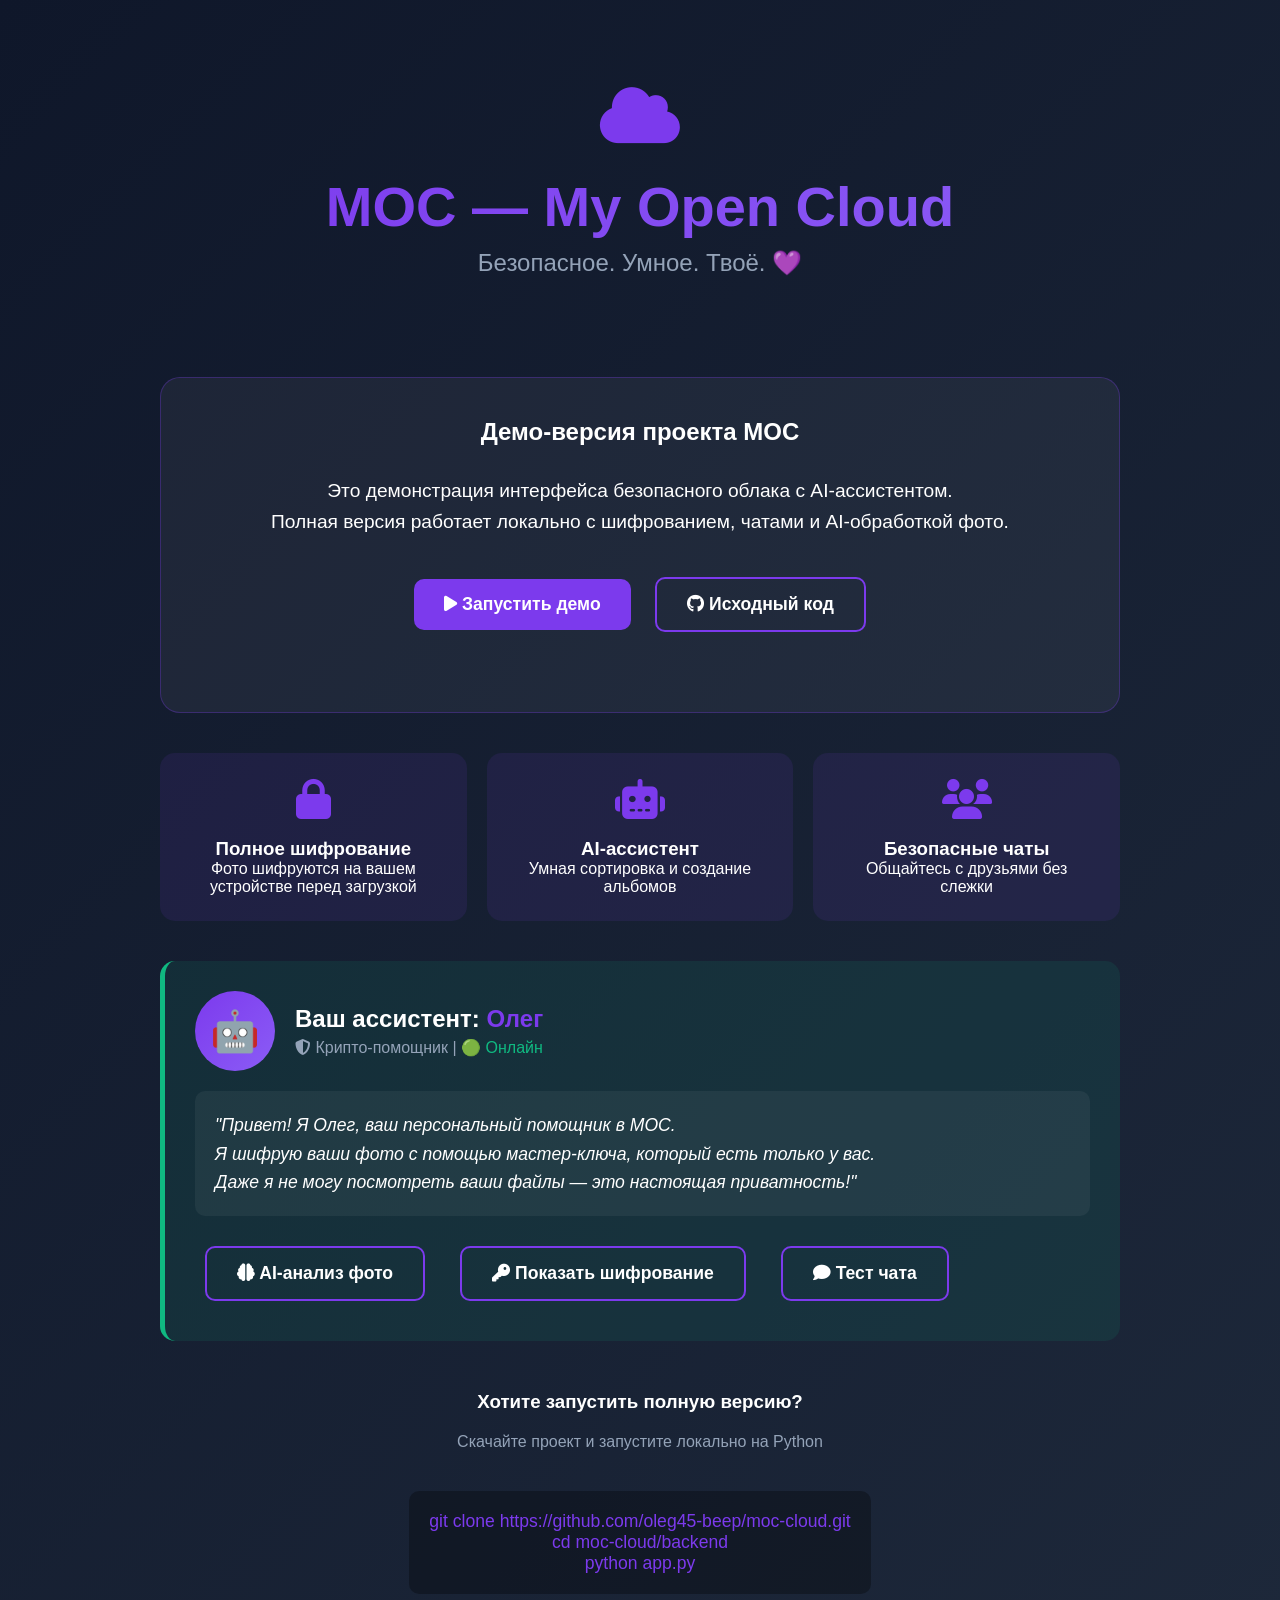
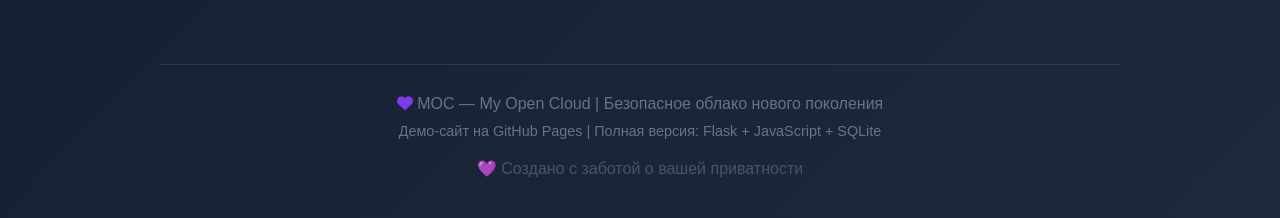
==== index.html @ e0c9c94a "Create index.html" ====
<!DOCTYPE html>
<html lang="ru">
<head>
    <meta charset="UTF-8">
    <meta name="viewport" content="width=device-width, initial-scale=1.0">
    <title>MOC — My Open Cloud 💜</title>
    <link rel="stylesheet" href="https://cdnjs.cloudflare.com/ajax/libs/font-awesome/6.4.0/css/all.min.css">
    <style>
        * {
            margin: 0;
            padding: 0;
            box-sizing: border-box;
            font-family: 'Segoe UI', Tahoma, Geneva, Verdana, sans-serif;
        }
        
        body {
            background: linear-gradient(135deg, #0f172a 0%, #1e293b 100%);
            color: white;
            min-height: 100vh;
            padding: 20px;
        }
        
        .container {
            max-width: 1000px;
            margin: 0 auto;
            padding: 20px;
        }
        
        header {
            text-align: center;
            padding: 40px 0;
        }
        
        .logo {
            font-size: 4rem;
            margin-bottom: 20px;
            color: #7c3aed;
        }
        
        h1 {
            font-size: 3.5rem;
            margin-bottom: 10px;
            background: linear-gradient(90deg, #7c3aed, #8b5cf6);
            -webkit-background-clip: text;
            -webkit-text-fill-color: transparent;
        }
        
        .subtitle {
            font-size: 1.5rem;
            color: #94a3b8;
            margin-bottom: 30px;
        }
        
        .main-card {
            background: rgba(255, 255, 255, 0.05);
            border-radius: 20px;
            padding: 40px;
            margin: 30px 0;
            border: 1px solid rgba(124, 58, 237, 0.3);
        }
        
        .features {
            display: grid;
            grid-template-columns: repeat(auto-fit, minmax(250px, 1fr));
            gap: 20px;
            margin: 40px 0;
        }
        
        .feature-card {
            background: rgba(124, 58, 237, 0.1);
            padding: 25px;
            border-radius: 15px;
            text-align: center;
            transition: transform 0.3s;
        }
        
        .feature-card:hover {
            transform: translateY(-5px);
        }
        
        .feature-icon {
            font-size: 2.5rem;
            color: #7c3aed;
            margin-bottom: 15px;
        }
        
        .assistant-section {
            background: rgba(16, 185, 129, 0.1);
            border-radius: 15px;
            padding: 30px;
            margin: 40px 0;
            border-left: 5px solid #10b981;
        }
        
        .assistant-header {
            display: flex;
            align-items: center;
            gap: 20px;
            margin-bottom: 20px;
        }
        
        .assistant-avatar {
            width: 80px;
            height: 80px;
            background: linear-gradient(135deg, #7c3aed, #8b5cf6);
            border-radius: 50%;
            display: flex;
            align-items: center;
            justify-content: center;
            font-size: 40px;
        }
        
        .btn {
            display: inline-block;
            background: #7c3aed;
            color: white;
            padding: 15px 30px;
            border-radius: 10px;
            text-decoration: none;
            font-weight: bold;
            margin: 10px;
            border: none;
            cursor: pointer;
            font-size: 1.1rem;
            transition: background 0.3s;
        }
        
        .btn:hover {
            background: #5b21b6;
        }
        
        .btn-outline {
            background: transparent;
            border: 2px solid #7c3aed;
        }
        
        .demo-alert {
            position: fixed;
            bottom: 20px;
            right: 20px;
            background: #1e293b;
            border: 2px solid #7c3aed;
            border-radius: 10px;
            padding: 15px;
            max-width: 300px;
            box-shadow: 0 10px 25px rgba(0,0,0,0.3);
            animation: slideIn 0.5s ease;
        }
        
        @keyframes slideIn {
            from { transform: translateX(100%); opacity: 0; }
            to { transform: translateX(0); opacity: 1; }
        }
        
        footer {
            text-align: center;
            margin-top: 50px;
            padding-top: 30px;
            border-top: 1px solid rgba(255, 255, 255, 0.1);
            color: #64748b;
        }
        
        @media (max-width: 768px) {
            h1 { font-size: 2.5rem; }
            .subtitle { font-size: 1.2rem; }
            .features { grid-template-columns: 1fr; }
        }
    </style>
</head>
<body>
    <div class="container">
        <header>
            <div class="logo">
                <i class="fas fa-cloud"></i>
            </div>
            <h1>MOC — My Open Cloud</h1>
            <p class="subtitle">Безопасное. Умное. Твоё. <span style="color: #7c3aed;">💜</span></p>
        </header>
        
        <div class="main-card">
            <h2 style="text-align: center; margin-bottom: 30px;">Демо-версия проекта MOC</h2>
            
            <p style="font-size: 1.2rem; line-height: 1.6; margin-bottom: 30px; text-align: center;">
                Это демонстрация интерфейса безопасного облака с AI-ассистентом.<br>
                Полная версия работает локально с шифрованием, чатами и AI-обработкой фото.
            </p>
            
            <div style="text-align: center; margin: 30px 0;">
                <a href="#demo" class="btn">
                    <i class="fas fa-play"></i> Запустить демо
                </a>
                <a href="https://github.com/oleg45-beep/moc-cloud" class="btn btn-outline" target="_blank">
                    <i class="fab fa-github"></i> Исходный код
                </a>
            </div>
        </div>
        
        <div class="features">
            <div class="feature-card">
                <div class="feature-icon">
                    <i class="fas fa-lock"></i>
                </div>
                <h3>Полное шифрование</h3>
                <p>Фото шифруются на вашем устройстве перед загрузкой</p>
            </div>
            
            <div class="feature-card">
                <div class="feature-icon">
                    <i class="fas fa-robot"></i>
                </div>
                <h3>AI-ассистент</h3>
                <p>Умная сортировка и создание альбомов</p>
            </div>
            
            <div class="feature-card">
                <div class="feature-icon">
                    <i class="fas fa-users"></i>
                </div>
                <h3>Безопасные чаты</h3>
                <p>Общайтесь с друзьями без слежки</p>
            </div>
        </div>
        
        <div class="assistant-section" id="demo">
            <div class="assistant-header">
                <div class="assistant-avatar">
                    🤖
                </div>
                <div>
                    <h2>Ваш ассистент: <span style="color: #7c3aed;">Олег</span></h2>
                    <p style="color: #94a3b8; margin-top: 5px;">
                        <i class="fas fa-shield-alt"></i> Крипто-помощник | <span style="color: #10b981;">🟢 Онлайн</span>
                    </p>
                </div>
            </div>
            
            <div style="background: rgba(255, 255, 255, 0.05); padding: 20px; border-radius: 10px; margin: 20px 0;">
                <p style="font-style: italic; font-size: 1.1rem; line-height: 1.6;">
                    "Привет! Я Олег, ваш персональный помощник в MOC.<br>
                    Я шифрую ваши фото с помощью мастер-ключа, который есть только у вас.<br>
                    Даже я не могу посмотреть ваши файлы — это настоящая приватность!"
                </p>
            </div>
            
            <div style="display: flex; gap: 15px; margin-top: 20px; flex-wrap: wrap;">
                <button class="btn btn-outline" onclick="showMessage('ai')">
                    <i class="fas fa-brain"></i> AI-анализ фото
                </button>
                <button class="btn btn-outline" onclick="showMessage('encrypt')">
                    <i class="fas fa-key"></i> Показать шифрование
                </button>
                <button class="btn btn-outline" onclick="showMessage('chat')">
                    <i class="fas fa-comment"></i> Тест чата
                </button>
            </div>
        </div>
        
        <div style="text-align: center; margin: 50px 0;">
            <h3>Хотите запустить полную версию?</h3>
            <p style="color: #94a3b8; margin: 20px 0;">
                Скачайте проект и запустите локально на Python
            </p>
            <div style="background: rgba(0,0,0,0.3); padding: 20px; border-radius: 10px; display: inline-block; margin: 20px 0;">
                <code style="color: #7c3aed; font-size: 1.1rem;">
                    git clone https://github.com/oleg45-beep/moc-cloud.git<br>
                    cd moc-cloud/backend<br>
                    python app.py
                </code>
            </div>
        </div>
        
        <footer>
            <p style="margin-bottom: 10px;">
                <i class="fas fa-heart" style="color: #7c3aed;"></i> 
                MOC — My Open Cloud | Безопасное облако нового поколения
            </p>
            <p style="font-size: 0.9rem;">
                Демо-сайт на GitHub Pages | Полная версия: Flask + JavaScript + SQLite
            </p>
            <p style="margin-top: 20px; color: #475569;">
                💜 Создано с заботой о вашей приватности
            </p>
        </footer>
    </div>
    
    <div id="demoAlert" class="demo-alert" style="display: none;">
        <!-- Сообщения будут здесь -->
    </div>
    
    <script>
        function showMessage(type) {
            const alertBox = document.getElementById('demoAlert');
            let message = '';
            
            if (type === 'ai') {
                message = `
                    <strong>🤖 MOC.AI демо:</strong><br>
                    В полной версии:<br>
                    • Распознавание лиц на фото<br>
                    • Авто-создание альбомов<br>
                    • Анализ эмоций и мест
                `;
            } else if (type === 'encrypt') {
                message = `
                    <strong>🔐 Шифрование:</strong><br>
                    Мастер-ключ: <code style="background: #333; padding: 2px 5px; border-radius: 3px;">a1b2c3...z9</code><br>
                    Файл → Шифрование XChaCha20 → Сервер<br>
                    Только у вас есть ключ!
                `;
            } else if (type === 'chat') {
                message = `
                    <strong>💬 Безопасный чат:</strong><br>
                    Сквозное шифрование (E2EE)<br>
                    Даже MOC не читает ваши сообщения<br>
                    Только вы и получатель
                `;
            }
            
            alertBox.innerHTML = message + '<br><button onclick="closeAlert()" style="margin-top: 10px; padding: 5px 10px; background: #7c3aed; color: white; border: none; border-radius: 5px; cursor: pointer;">OK</button>';
            alertBox.style.display = 'block';
            
            // Авто-скрытие через 10 секунд
            setTimeout(closeAlert, 10000);
        }
        
        function closeAlert() {
            document.getElementById('demoAlert').style.display = 'none';
        }
        
        // Автоматическое сообщение при загрузке
        document.addEventListener('DOMContentLoaded', function() {
            setTimeout(() => {
                showMessage('ai');
            }, 2000);
        });
        
        // Консольное приветствие
        console.log('%c🔐 MOC — My Open Cloud 💜', 'color: #7c3aed; font-size: 16px; font-weight: bold;');
        console.log('%cБезопасное облако с AI-ассистентом', 'color: #94a3b8;');
        console.log('Демо-сайт: https://oleg45-beep.github.io/moc-cloud/');
    </script>
</body>
</html>
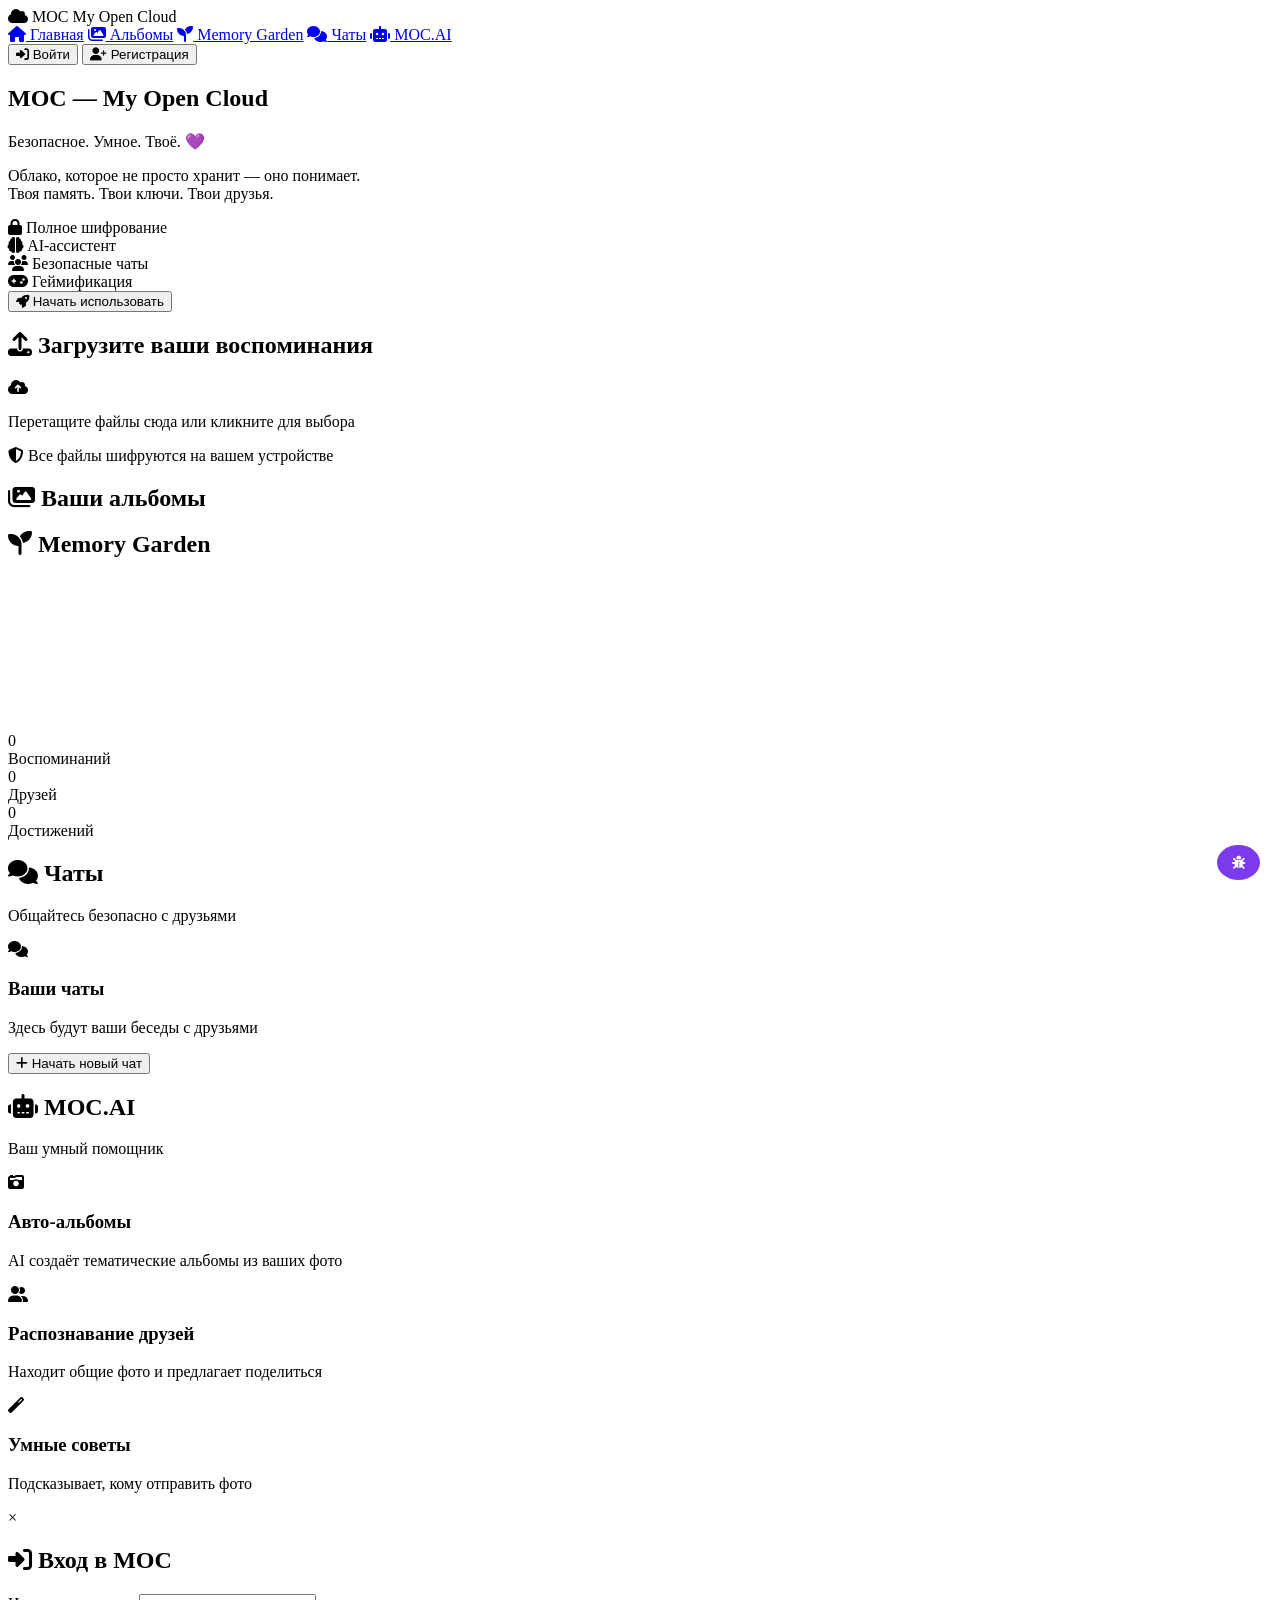
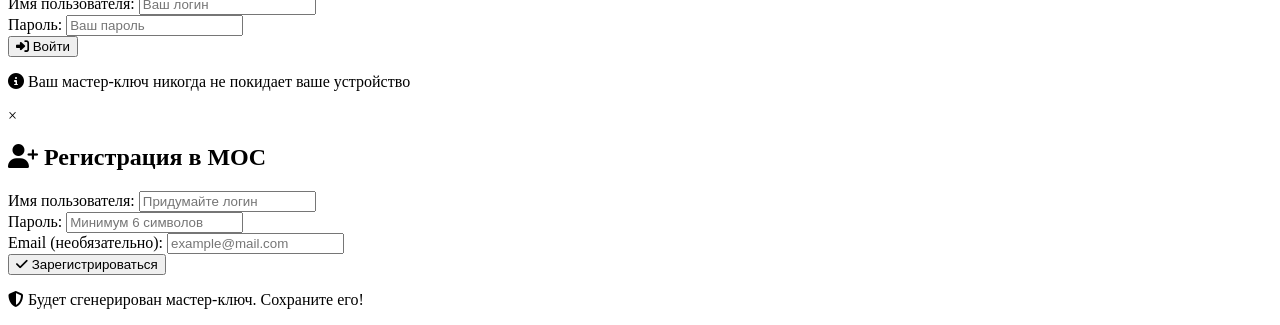
==== commit af17752c: "Add files via upload" ====
--- a/index.html
+++ b/index.html
@@ -1,343 +1,274 @@
-<!DOCTYPE html>
-<html lang="ru">
-<head>
-    <meta charset="UTF-8">
-    <meta name="viewport" content="width=device-width, initial-scale=1.0">
-    <title>MOC — My Open Cloud 💜</title>
-    <link rel="stylesheet" href="https://cdnjs.cloudflare.com/ajax/libs/font-awesome/6.4.0/css/all.min.css">
-    <style>
-        * {
-            margin: 0;
-            padding: 0;
-            box-sizing: border-box;
-            font-family: 'Segoe UI', Tahoma, Geneva, Verdana, sans-serif;
-        }
-        
-        body {
-            background: linear-gradient(135deg, #0f172a 0%, #1e293b 100%);
-            color: white;
-            min-height: 100vh;
-            padding: 20px;
-        }
-        
-        .container {
-            max-width: 1000px;
-            margin: 0 auto;
-            padding: 20px;
-        }
-        
-        header {
-            text-align: center;
-            padding: 40px 0;
-        }
-        
-        .logo {
-            font-size: 4rem;
-            margin-bottom: 20px;
-            color: #7c3aed;
-        }
-        
-        h1 {
-            font-size: 3.5rem;
-            margin-bottom: 10px;
-            background: linear-gradient(90deg, #7c3aed, #8b5cf6);
-            -webkit-background-clip: text;
-            -webkit-text-fill-color: transparent;
-        }
-        
-        .subtitle {
-            font-size: 1.5rem;
-            color: #94a3b8;
-            margin-bottom: 30px;
-        }
-        
-        .main-card {
-            background: rgba(255, 255, 255, 0.05);
-            border-radius: 20px;
-            padding: 40px;
-            margin: 30px 0;
-            border: 1px solid rgba(124, 58, 237, 0.3);
-        }
-        
-        .features {
-            display: grid;
-            grid-template-columns: repeat(auto-fit, minmax(250px, 1fr));
-            gap: 20px;
-            margin: 40px 0;
-        }
-        
-        .feature-card {
-            background: rgba(124, 58, 237, 0.1);
-            padding: 25px;
-            border-radius: 15px;
-            text-align: center;
-            transition: transform 0.3s;
-        }
-        
-        .feature-card:hover {
-            transform: translateY(-5px);
-        }
-        
-        .feature-icon {
-            font-size: 2.5rem;
-            color: #7c3aed;
-            margin-bottom: 15px;
-        }
-        
-        .assistant-section {
-            background: rgba(16, 185, 129, 0.1);
-            border-radius: 15px;
-            padding: 30px;
-            margin: 40px 0;
-            border-left: 5px solid #10b981;
-        }
-        
-        .assistant-header {
-            display: flex;
-            align-items: center;
-            gap: 20px;
-            margin-bottom: 20px;
-        }
-        
-        .assistant-avatar {
-            width: 80px;
-            height: 80px;
-            background: linear-gradient(135deg, #7c3aed, #8b5cf6);
-            border-radius: 50%;
-            display: flex;
-            align-items: center;
-            justify-content: center;
-            font-size: 40px;
-        }
-        
-        .btn {
-            display: inline-block;
-            background: #7c3aed;
-            color: white;
-            padding: 15px 30px;
-            border-radius: 10px;
-            text-decoration: none;
-            font-weight: bold;
-            margin: 10px;
-            border: none;
-            cursor: pointer;
-            font-size: 1.1rem;
-            transition: background 0.3s;
-        }
-        
-        .btn:hover {
-            background: #5b21b6;
-        }
-        
-        .btn-outline {
-            background: transparent;
-            border: 2px solid #7c3aed;
-        }
-        
-        .demo-alert {
-            position: fixed;
-            bottom: 20px;
-            right: 20px;
-            background: #1e293b;
-            border: 2px solid #7c3aed;
-            border-radius: 10px;
-            padding: 15px;
-            max-width: 300px;
-            box-shadow: 0 10px 25px rgba(0,0,0,0.3);
-            animation: slideIn 0.5s ease;
-        }
-        
-        @keyframes slideIn {
-            from { transform: translateX(100%); opacity: 0; }
-            to { transform: translateX(0); opacity: 1; }
-        }
-        
-        footer {
-            text-align: center;
-            margin-top: 50px;
-            padding-top: 30px;
-            border-top: 1px solid rgba(255, 255, 255, 0.1);
-            color: #64748b;
-        }
-        
-        @media (max-width: 768px) {
-            h1 { font-size: 2.5rem; }
-            .subtitle { font-size: 1.2rem; }
-            .features { grid-template-columns: 1fr; }
-        }
-    </style>
-</head>
-<body>
-    <div class="container">
-        <header>
-            <div class="logo">
-                <i class="fas fa-cloud"></i>
-            </div>
-            <h1>MOC — My Open Cloud</h1>
-            <p class="subtitle">Безопасное. Умное. Твоё. <span style="color: #7c3aed;">💜</span></p>
-        </header>
-        
-        <div class="main-card">
-            <h2 style="text-align: center; margin-bottom: 30px;">Демо-версия проекта MOC</h2>
-            
-            <p style="font-size: 1.2rem; line-height: 1.6; margin-bottom: 30px; text-align: center;">
-                Это демонстрация интерфейса безопасного облака с AI-ассистентом.<br>
-                Полная версия работает локально с шифрованием, чатами и AI-обработкой фото.
-            </p>
-            
-            <div style="text-align: center; margin: 30px 0;">
-                <a href="#demo" class="btn">
-                    <i class="fas fa-play"></i> Запустить демо
-                </a>
-                <a href="https://github.com/oleg45-beep/moc-cloud" class="btn btn-outline" target="_blank">
-                    <i class="fab fa-github"></i> Исходный код
-                </a>
-            </div>
-        </div>
-        
-        <div class="features">
-            <div class="feature-card">
-                <div class="feature-icon">
-                    <i class="fas fa-lock"></i>
-                </div>
-                <h3>Полное шифрование</h3>
-                <p>Фото шифруются на вашем устройстве перед загрузкой</p>
-            </div>
-            
-            <div class="feature-card">
-                <div class="feature-icon">
-                    <i class="fas fa-robot"></i>
-                </div>
-                <h3>AI-ассистент</h3>
-                <p>Умная сортировка и создание альбомов</p>
-            </div>
-            
-            <div class="feature-card">
-                <div class="feature-icon">
-                    <i class="fas fa-users"></i>
-                </div>
-                <h3>Безопасные чаты</h3>
-                <p>Общайтесь с друзьями без слежки</p>
-            </div>
-        </div>
-        
-        <div class="assistant-section" id="demo">
-            <div class="assistant-header">
-                <div class="assistant-avatar">
-                    🤖
-                </div>
-                <div>
-                    <h2>Ваш ассистент: <span style="color: #7c3aed;">Олег</span></h2>
-                    <p style="color: #94a3b8; margin-top: 5px;">
-                        <i class="fas fa-shield-alt"></i> Крипто-помощник | <span style="color: #10b981;">🟢 Онлайн</span>
-                    </p>
-                </div>
-            </div>
-            
-            <div style="background: rgba(255, 255, 255, 0.05); padding: 20px; border-radius: 10px; margin: 20px 0;">
-                <p style="font-style: italic; font-size: 1.1rem; line-height: 1.6;">
-                    "Привет! Я Олег, ваш персональный помощник в MOC.<br>
-                    Я шифрую ваши фото с помощью мастер-ключа, который есть только у вас.<br>
-                    Даже я не могу посмотреть ваши файлы — это настоящая приватность!"
-                </p>
-            </div>
-            
-            <div style="display: flex; gap: 15px; margin-top: 20px; flex-wrap: wrap;">
-                <button class="btn btn-outline" onclick="showMessage('ai')">
-                    <i class="fas fa-brain"></i> AI-анализ фото
-                </button>
-                <button class="btn btn-outline" onclick="showMessage('encrypt')">
-                    <i class="fas fa-key"></i> Показать шифрование
-                </button>
-                <button class="btn btn-outline" onclick="showMessage('chat')">
-                    <i class="fas fa-comment"></i> Тест чата
-                </button>
-            </div>
-        </div>
-        
-        <div style="text-align: center; margin: 50px 0;">
-            <h3>Хотите запустить полную версию?</h3>
-            <p style="color: #94a3b8; margin: 20px 0;">
-                Скачайте проект и запустите локально на Python
-            </p>
-            <div style="background: rgba(0,0,0,0.3); padding: 20px; border-radius: 10px; display: inline-block; margin: 20px 0;">
-                <code style="color: #7c3aed; font-size: 1.1rem;">
-                    git clone https://github.com/oleg45-beep/moc-cloud.git<br>
-                    cd moc-cloud/backend<br>
-                    python app.py
-                </code>
-            </div>
-        </div>
-        
-        <footer>
-            <p style="margin-bottom: 10px;">
-                <i class="fas fa-heart" style="color: #7c3aed;"></i> 
-                MOC — My Open Cloud | Безопасное облако нового поколения
-            </p>
-            <p style="font-size: 0.9rem;">
-                Демо-сайт на GitHub Pages | Полная версия: Flask + JavaScript + SQLite
-            </p>
-            <p style="margin-top: 20px; color: #475569;">
-                💜 Создано с заботой о вашей приватности
-            </p>
-        </footer>
-    </div>
-    
-    <div id="demoAlert" class="demo-alert" style="display: none;">
-        <!-- Сообщения будут здесь -->
-    </div>
-    
-    <script>
-        function showMessage(type) {
-            const alertBox = document.getElementById('demoAlert');
-            let message = '';
-            
-            if (type === 'ai') {
-                message = `
-                    <strong>🤖 MOC.AI демо:</strong><br>
-                    В полной версии:<br>
-                    • Распознавание лиц на фото<br>
-                    • Авто-создание альбомов<br>
-                    • Анализ эмоций и мест
-                `;
-            } else if (type === 'encrypt') {
-                message = `
-                    <strong>🔐 Шифрование:</strong><br>
-                    Мастер-ключ: <code style="background: #333; padding: 2px 5px; border-radius: 3px;">a1b2c3...z9</code><br>
-                    Файл → Шифрование XChaCha20 → Сервер<br>
-                    Только у вас есть ключ!
-                `;
-            } else if (type === 'chat') {
-                message = `
-                    <strong>💬 Безопасный чат:</strong><br>
-                    Сквозное шифрование (E2EE)<br>
-                    Даже MOC не читает ваши сообщения<br>
-                    Только вы и получатель
-                `;
-            }
-            
-            alertBox.innerHTML = message + '<br><button onclick="closeAlert()" style="margin-top: 10px; padding: 5px 10px; background: #7c3aed; color: white; border: none; border-radius: 5px; cursor: pointer;">OK</button>';
-            alertBox.style.display = 'block';
-            
-            // Авто-скрытие через 10 секунд
-            setTimeout(closeAlert, 10000);
-        }
-        
-        function closeAlert() {
-            document.getElementById('demoAlert').style.display = 'none';
-        }
-        
-        // Автоматическое сообщение при загрузке
-        document.addEventListener('DOMContentLoaded', function() {
-            setTimeout(() => {
-                showMessage('ai');
-            }, 2000);
-        });
-        
-        // Консольное приветствие
-        console.log('%c🔐 MOC — My Open Cloud 💜', 'color: #7c3aed; font-size: 16px; font-weight: bold;');
-        console.log('%cБезопасное облако с AI-ассистентом', 'color: #94a3b8;');
-        console.log('Демо-сайт: https://oleg45-beep.github.io/moc-cloud/');
-    </script>
-</body>
-</html>
+<!DOCTYPE html>
+<html lang="ru">
+<head>
+    <meta charset="UTF-8">
+    <meta name="viewport" content="width=device-width, initial-scale=1.0">
+    <title>MOC — My Open Cloud 💜</title>
+    <link rel="stylesheet" href="css/style.css">
+    <link rel="stylesheet" href="https://cdnjs.cloudflare.com/ajax/libs/font-awesome/6.4.0/css/all.min.css">
+    <link href="https://fonts.googleapis.com/css2?family=Inter:wght@300;400;500;600;700&display=swap" rel="stylesheet">
+    <link rel="icon" href="data:image/svg+xml,<svg xmlns=%22http://www.w3.org/2000/svg%22 viewBox=%220 0 100 100%22><text y=%22.9em%22 font-size=%2290%22>💜</text></svg>">
+</head>
+<body>
+    <!-- Навигация -->
+    <nav class="navbar">
+        <div class="nav-container">
+            <div class="logo">
+                <i class="fas fa-cloud"></i>
+                <span>MOC</span>
+                <span class="logo-sub">My Open Cloud</span>
+            </div>
+            <div class="nav-menu">
+                <a href="#home" class="nav-link active"><i class="fas fa-home"></i> Главная</a>
+                <a href="#albums" class="nav-link"><i class="fas fa-images"></i> Альбомы</a>
+                <a href="#garden" class="nav-link"><i class="fas fa-seedling"></i> Memory Garden</a>
+                <a href="#chats" class="nav-link"><i class="fas fa-comments"></i> Чаты</a>
+                <a href="#ai" class="nav-link"><i class="fas fa-robot"></i> MOC.AI</a>
+            </div>
+            <div class="user-menu">
+                <button id="loginBtn" class="btn btn-outline"><i class="fas fa-sign-in-alt"></i> Войти</button>
+                <button id="registerBtn" class="btn btn-primary"><i class="fas fa-user-plus"></i> Регистрация</button>
+            </div>
+        </div>
+    </nav>
+
+    <!-- Главный экран -->
+    <section id="home" class="hero">
+        <div class="hero-content">
+            <h1 class="hero-title">MOC — My Open Cloud</h1>
+            <p class="hero-subtitle">Безопасное. Умное. Твоё. <span class="purple">💜</span></p>
+            <p class="hero-desc">
+                Облако, которое не просто хранит — оно понимает.<br>
+                Твоя память. Твои ключи. Твои друзья.
+            </p>
+            <div class="hero-features">
+                <div class="feature">
+                    <i class="fas fa-lock"></i>
+                    <span>Полное шифрование</span>
+                </div>
+                <div class="feature">
+                    <i class="fas fa-brain"></i>
+                    <span>AI-ассистент</span>
+                </div>
+                <div class="feature">
+                    <i class="fas fa-users"></i>
+                    <span>Безопасные чаты</span>
+                </div>
+                <div class="feature">
+                    <i class="fas fa-gamepad"></i>
+                    <span>Геймификация</span>
+                </div>
+            </div>
+            <button id="getStarted" class="btn btn-primary btn-large">
+                <i class="fas fa-rocket"></i> Начать использовать
+            </button>
+        </div>
+        <div class="hero-visual">
+            <div class="cloud-visual">
+                <div class="cloud-part" style="--delay: 0s"></div>
+                <div class="cloud-part" style="--delay: 0.5s"></div>
+                <div class="cloud-part" style="--delay: 1s"></div>
+            </div>
+        </div>
+    </section>
+
+    <!-- Панель загрузки -->
+    <section class="upload-section">
+        <div class="container">
+            <h2><i class="fas fa-upload"></i> Загрузите ваши воспоминания</h2>
+            <div class="upload-zone" id="uploadZone">
+                <i class="fas fa-cloud-upload-alt"></i>
+                <p>Перетащите файлы сюда или кликните для выбора</p>
+                <input type="file" id="fileInput" multiple accept="image/*,.jpg,.jpeg,.png,.gif" style="display: none;">
+                <div class="encryption-status">
+                    <i class="fas fa-shield-alt"></i>
+                    <span>Все файлы шифруются на вашем устройстве</span>
+                </div>
+            </div>
+            <div id="uploadProgress" class="progress-container"></div>
+        </div>
+    </section>
+
+    <!-- Альбомы -->
+    <section id="albums" class="albums-section">
+        <div class="container">
+            <h2><i class="fas fa-images"></i> Ваши альбомы</h2>
+            <div class="albums-grid" id="albumsGrid">
+                <!-- Альбомы будут загружены через JS -->
+            </div>
+        </div>
+    </section>
+
+    <!-- Memory Garden -->
+    <section id="garden" class="garden-section">
+        <div class="container">
+            <h2><i class="fas fa-seedling"></i> Memory Garden</h2>
+            <div class="garden-visual">
+                <canvas id="gardenCanvas"></canvas>
+                <div class="garden-stats">
+                    <div class="stat">
+                        <div class="stat-value" id="memoryCount">0</div>
+                        <div class="stat-label">Воспоминаний</div>
+                    </div>
+                    <div class="stat">
+                        <div class="stat-value" id="friendCount">0</div>
+                        <div class="stat-label">Друзей</div>
+                    </div>
+                    <div class="stat">
+                        <div class="stat-value" id="achievementCount">0</div>
+                        <div class="stat-label">Достижений</div>
+                    </div>
+                </div>
+            </div>
+        </div>
+    </section>
+
+    <!-- Чаты -->
+    <section id="chats" class="chats-section">
+        <div class="container">
+            <h2><i class="fas fa-comments"></i> Чаты</h2>
+            <p class="section-subtitle">Общайтесь безопасно с друзьями</p>
+            <div class="chats-container" id="chatsContainer">
+                <div class="chat-placeholder">
+                    <i class="fas fa-comments"></i>
+                    <h3>Ваши чаты</h3>
+                    <p>Здесь будут ваши беседы с друзьями</p>
+                    <button class="btn btn-outline" onclick="mocApp.startNewChat()">
+                        <i class="fas fa-plus"></i> Начать новый чат
+                    </button>
+                </div>
+            </div>
+        </div>
+    </section>
+
+    <!-- MOC.AI -->
+    <section id="ai" class="ai-section">
+        <div class="container">
+            <h2><i class="fas fa-robot"></i> MOC.AI</h2>
+            <p class="section-subtitle">Ваш умный помощник</p>
+            <div class="ai-features">
+                <div class="ai-card">
+                    <div class="ai-icon"><i class="fas fa-camera-retro"></i></div>
+                    <h3>Авто-альбомы</h3>
+                    <p>AI создаёт тематические альбомы из ваших фото</p>
+                </div>
+                <div class="ai-card">
+                    <div class="ai-icon"><i class="fas fa-user-friends"></i></div>
+                    <h3>Распознавание друзей</h3>
+                    <p>Находит общие фото и предлагает поделиться</p>
+                </div>
+                <div class="ai-card">
+                    <div class="ai-icon"><i class="fas fa-magic"></i></div>
+                    <h3>Умные советы</h3>
+                    <p>Подсказывает, кому отправить фото</p>
+                </div>
+            </div>
+        </div>
+    </section>
+
+    <!-- Модальные окна -->
+    <div id="loginModal" class="modal">
+        <div class="modal-content">
+            <span class="close" onclick="closeModal('loginModal')">&times;</span>
+            <h2><i class="fas fa-sign-in-alt"></i> Вход в MOC</h2>
+            <form id="loginForm">
+                <div class="form-group">
+                    <label for="loginUsername">Имя пользователя:</label>
+                    <input type="text" id="loginUsername" placeholder="Ваш логин" required>
+                </div>
+                <div class="form-group">
+                    <label for="loginPassword">Пароль:</label>
+                    <input type="password" id="loginPassword" placeholder="Ваш пароль" required>
+                </div>
+                <button type="submit" class="btn btn-primary btn-block">
+                    <i class="fas fa-sign-in-alt"></i> Войти
+                </button>
+            </form>
+            <p class="modal-note">
+                <i class="fas fa-info-circle"></i>
+                Ваш мастер-ключ никогда не покидает ваше устройство
+            </p>
+        </div>
+    </div>
+
+    <div id="registerModal" class="modal">
+        <div class="modal-content">
+            <span class="close" onclick="closeModal('registerModal')">&times;</span>
+            <h2><i class="fas fa-user-plus"></i> Регистрация в MOC</h2>
+            <form id="registerForm">
+                <div class="form-group">
+                    <label for="regUsername">Имя пользователя:</label>
+                    <input type="text" id="regUsername" placeholder="Придумайте логин" required>
+                </div>
+                <div class="form-group">
+                    <label for="regPassword">Пароль:</label>
+                    <input type="password" id="regPassword" placeholder="Минимум 6 символов" required>
+                </div>
+                <div class="form-group">
+                    <label for="regEmail">Email (необязательно):</label>
+                    <input type="email" id="regEmail" placeholder="example@mail.com">
+                </div>
+                <button type="submit" class="btn btn-primary btn-block">
+                    <i class="fas fa-check"></i> Зарегистрироваться
+                </button>
+            </form>
+            <p class="modal-note">
+                <i class="fas fa-shield-alt"></i>
+                Будет сгенерирован мастер-ключ. Сохраните его!
+            </p>
+        </div>
+    </div>
+
+    <!-- Тестовая кнопка (можно удалить потом) -->
+    <button id="testBtn" style="position: fixed; bottom: 20px; right: 20px; background: #7c3aed; color: white; border: none; padding: 10px 15px; border-radius: 50%; cursor: pointer; z-index: 1000;">
+        <i class="fas fa-bug"></i>
+    </button>
+
+    <!-- Скрипты -->
+    <script src="js/main.js"></script>
+    <script>
+        // Глобальные функции
+        function closeModal(modalId) {
+            document.getElementById(modalId).style.display = 'none';
+        }
+        
+        // Тестовая функция
+        document.getElementById('testBtn').addEventListener('click', async () => {
+            const username = prompt('Тест регистрации. Введите имя:');
+            const password = prompt('Введите пароль:');
+            
+            if (username && password) {
+                try {
+                    const response = await fetch('http://localhost:5000/auth/register', {
+                        method: 'POST',
+                        headers: {'Content-Type': 'application/json'},
+                        body: JSON.stringify({ username, password })
+                    });
+                    
+                    const data = await response.json();
+                    alert(data.success ? '✅ Успех! Ключ: ' + data.master_key : '❌ Ошибка: ' + data.error);
+                } catch (e) {
+                    alert('❌ Ошибка сети: ' + e.message);
+                }
+            }
+        });
+        
+        // Плавная навигация
+        document.querySelectorAll('a[href^="#"]').forEach(anchor => {
+            anchor.addEventListener('click', function(e) {
+                e.preventDefault();
+                const targetId = this.getAttribute('href');
+                if (targetId === '#') return;
+                
+                const targetElement = document.querySelector(targetId);
+                if (targetElement) {
+                    window.scrollTo({
+                        top: targetElement.offsetTop - 80,
+                        behavior: 'smooth'
+                    });
+                }
+            });
+        });
+    </script>
+</body>
+</html>
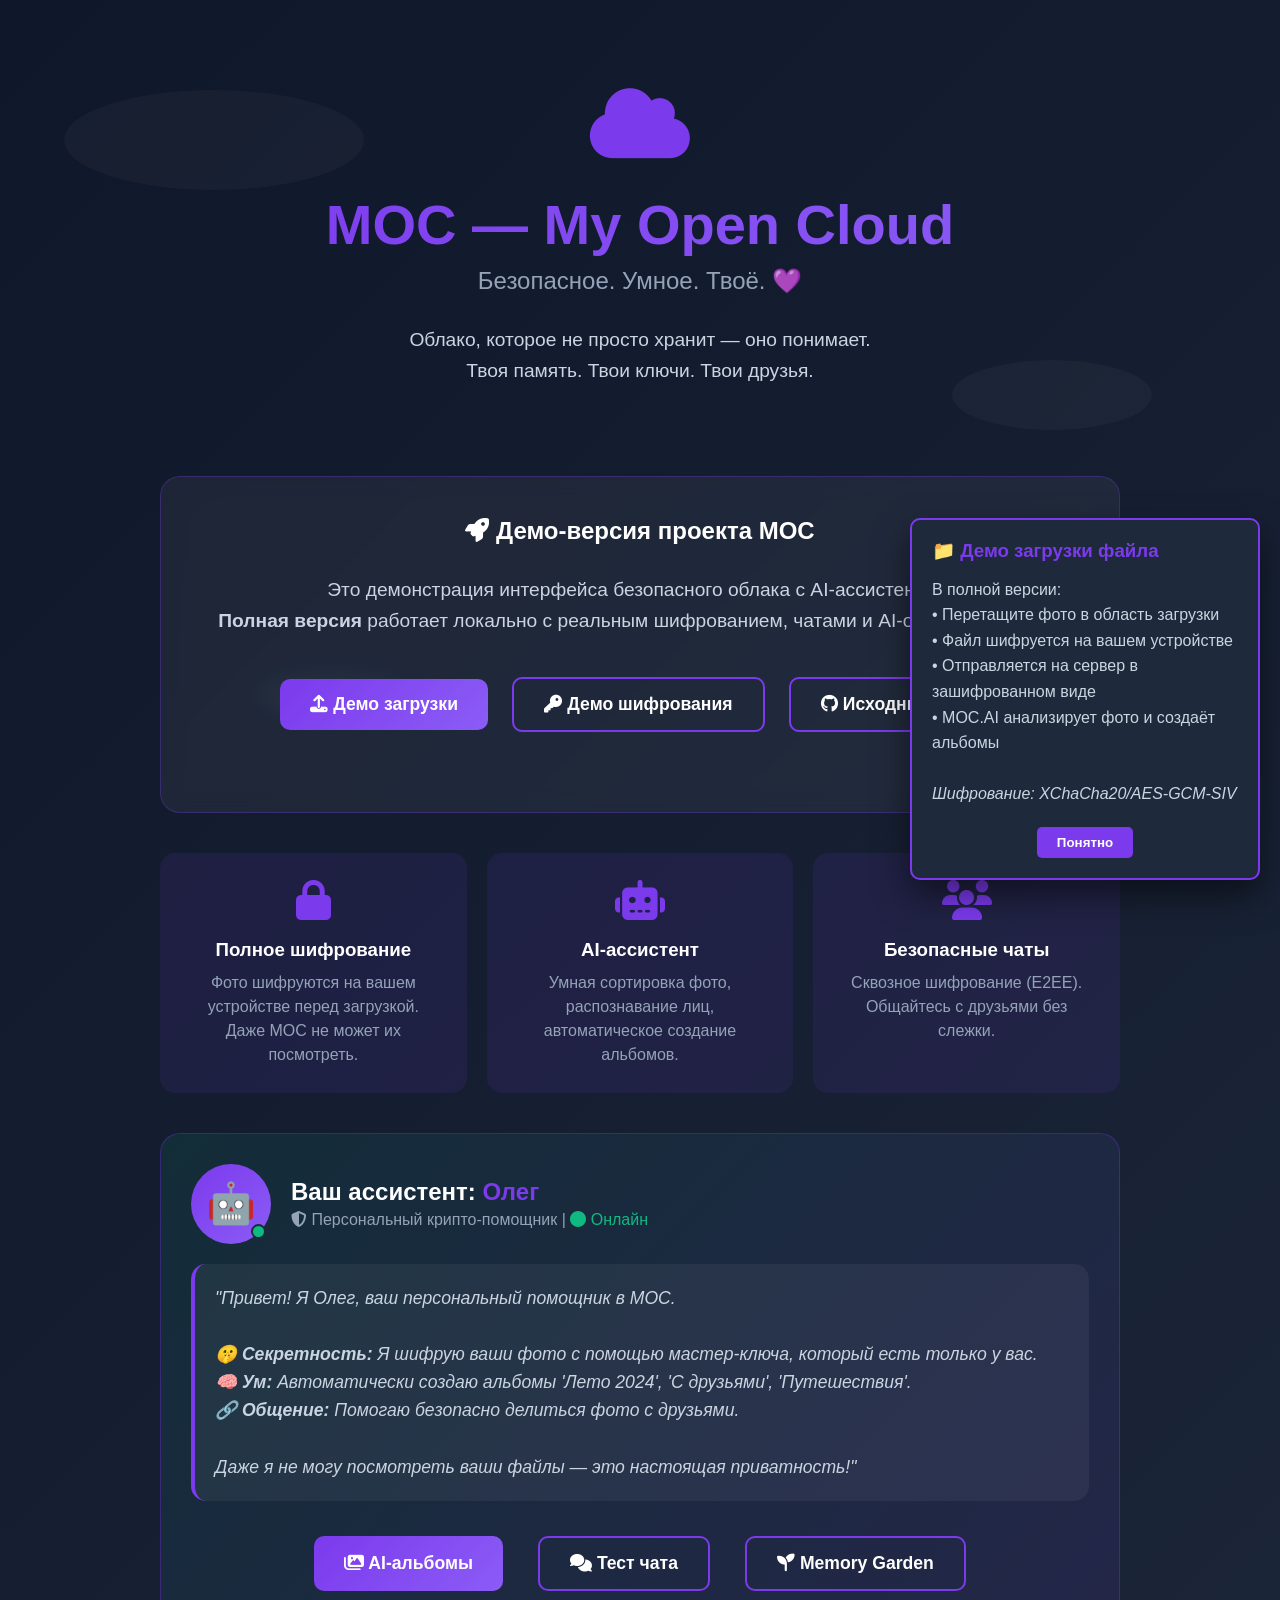
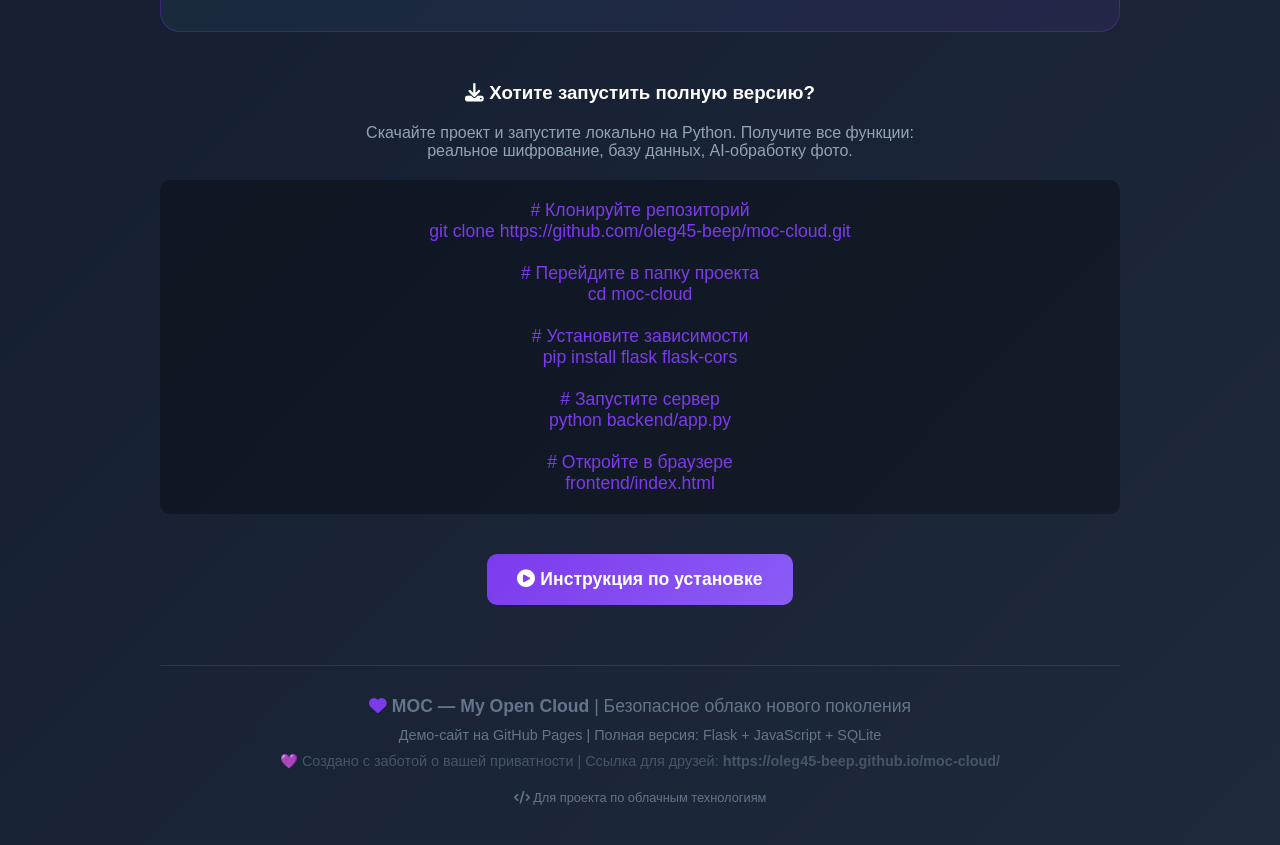
==== commit 2292cf21: "Update1 index.html" ====
--- a/index.html
+++ b/index.html
@@ -4,271 +4,587 @@
     <meta charset="UTF-8">
     <meta name="viewport" content="width=device-width, initial-scale=1.0">
     <title>MOC — My Open Cloud 💜</title>
-    <link rel="stylesheet" href="css/style.css">
     <link rel="stylesheet" href="https://cdnjs.cloudflare.com/ajax/libs/font-awesome/6.4.0/css/all.min.css">
-    <link href="https://fonts.googleapis.com/css2?family=Inter:wght@300;400;500;600;700&display=swap" rel="stylesheet">
-    <link rel="icon" href="data:image/svg+xml,<svg xmlns=%22http://www.w3.org/2000/svg%22 viewBox=%220 0 100 100%22><text y=%22.9em%22 font-size=%2290%22>💜</text></svg>">
+    <style>
+        * {
+            margin: 0;
+            padding: 0;
+            box-sizing: border-box;
+            font-family: 'Segoe UI', Tahoma, Geneva, Verdana, sans-serif;
+        }
+        
+        body {
+            background: linear-gradient(135deg, #0f172a 0%, #1e293b 100%);
+            color: white;
+            min-height: 100vh;
+            padding: 20px;
+            overflow-x: hidden;
+        }
+        
+        .container {
+            max-width: 1000px;
+            margin: 0 auto;
+            padding: 20px;
+        }
+        
+        header {
+            text-align: center;
+            padding: 40px 0;
+        }
+        
+        .logo {
+            font-size: 5rem;
+            margin-bottom: 20px;
+            color: #7c3aed;
+            animation: float 3s ease-in-out infinite;
+        }
+        
+        @keyframes float {
+            0%, 100% { transform: translateY(0); }
+            50% { transform: translateY(-10px); }
+        }
+        
+        h1 {
+            font-size: 3.5rem;
+            margin-bottom: 10px;
+            background: linear-gradient(90deg, #7c3aed, #8b5cf6);
+            -webkit-background-clip: text;
+            -webkit-text-fill-color: transparent;
+        }
+        
+        .subtitle {
+            font-size: 1.5rem;
+            color: #94a3b8;
+            margin-bottom: 30px;
+        }
+        
+        .tagline {
+            font-size: 1.2rem;
+            color: #cbd5e1;
+            margin: 20px auto;
+            max-width: 600px;
+            line-height: 1.6;
+        }
+        
+        .main-card {
+            background: rgba(255, 255, 255, 0.05);
+            border-radius: 20px;
+            padding: 40px;
+            margin: 30px 0;
+            border: 1px solid rgba(124, 58, 237, 0.3);
+            backdrop-filter: blur(10px);
+        }
+        
+        .features {
+            display: grid;
+            grid-template-columns: repeat(auto-fit, minmax(250px, 1fr));
+            gap: 20px;
+            margin: 40px 0;
+        }
+        
+        .feature-card {
+            background: rgba(124, 58, 237, 0.1);
+            padding: 25px;
+            border-radius: 15px;
+            text-align: center;
+            transition: all 0.3s;
+            border: 1px solid transparent;
+        }
+        
+        .feature-card:hover {
+            transform: translateY(-5px);
+            border-color: rgba(124, 58, 237, 0.5);
+            box-shadow: 0 10px 20px rgba(124, 58, 237, 0.2);
+        }
+        
+        .feature-icon {
+            font-size: 2.5rem;
+            color: #7c3aed;
+            margin-bottom: 15px;
+        }
+        
+        .feature-card h3 {
+            margin: 10px 0;
+            color: white;
+        }
+        
+        .feature-card p {
+            color: #94a3b8;
+            line-height: 1.5;
+        }
+        
+        .assistant-section {
+            background: linear-gradient(135deg, rgba(16, 185, 129, 0.1), rgba(124, 58, 237, 0.1));
+            border-radius: 20px;
+            padding: 30px;
+            margin: 40px 0;
+            border: 1px solid rgba(124, 58, 237, 0.3);
+        }
+        
+        .assistant-header {
+            display: flex;
+            align-items: center;
+            gap: 20px;
+            margin-bottom: 20px;
+        }
+        
+        .assistant-avatar {
+            width: 80px;
+            height: 80px;
+            background: linear-gradient(135deg, #7c3aed, #8b5cf6);
+            border-radius: 50%;
+            display: flex;
+            align-items: center;
+            justify-content: center;
+            font-size: 40px;
+            position: relative;
+        }
+        
+        .online-status {
+            position: absolute;
+            bottom: 5px;
+            right: 5px;
+            width: 15px;
+            height: 15px;
+            background: #10b981;
+            border-radius: 50%;
+            border: 2px solid #1e293b;
+        }
+        
+        .btn {
+            display: inline-block;
+            background: linear-gradient(135deg, #7c3aed, #8b5cf6);
+            color: white;
+            padding: 15px 30px;
+            border-radius: 10px;
+            text-decoration: none;
+            font-weight: bold;
+            margin: 10px;
+            border: none;
+            cursor: pointer;
+            font-size: 1.1rem;
+            transition: all 0.3s;
+        }
+        
+        .btn:hover {
+            transform: translateY(-2px);
+            box-shadow: 0 10px 20px rgba(124, 58, 237, 0.3);
+        }
+        
+        .btn-outline {
+            background: transparent;
+            border: 2px solid #7c3aed;
+        }
+        
+        .btn-outline:hover {
+            background: rgba(124, 58, 237, 0.1);
+        }
+        
+        .demo-alert {
+            position: fixed;
+            bottom: 20px;
+            right: 20px;
+            background: #1e293b;
+            border: 2px solid #7c3aed;
+            border-radius: 10px;
+            padding: 20px;
+            max-width: 350px;
+            box-shadow: 0 15px 35px rgba(0,0,0,0.5);
+            animation: slideIn 0.5s ease;
+            z-index: 1000;
+        }
+        
+        @keyframes slideIn {
+            from { transform: translateX(100%); opacity: 0; }
+            to { transform: translateX(0); opacity: 1; }
+        }
+        
+        .demo-alert.hide {
+            animation: slideOut 0.5s ease forwards;
+        }
+        
+        @keyframes slideOut {
+            to { transform: translateX(100%); opacity: 0; }
+        }
+        
+        .code-block {
+            background: rgba(0,0,0,0.3);
+            padding: 20px;
+            border-radius: 10px;
+            font-family: 'Courier New', monospace;
+            margin: 20px 0;
+            overflow-x: auto;
+        }
+        
+        .code-block code {
+            color: #7c3aed;
+            font-size: 1.1rem;
+        }
+        
+        footer {
+            text-align: center;
+            margin-top: 50px;
+            padding-top: 30px;
+            border-top: 1px solid rgba(255, 255, 255, 0.1);
+            color: #64748b;
+        }
+        
+        .heart {
+            color: #7c3aed;
+            animation: heartbeat 1.5s ease-in-out infinite;
+        }
+        
+        @keyframes heartbeat {
+            0%, 100% { transform: scale(1); }
+            50% { transform: scale(1.1); }
+        }
+        
+        @media (max-width: 768px) {
+            h1 { font-size: 2.5rem; }
+            .subtitle { font-size: 1.2rem; }
+            .features { grid-template-columns: 1fr; }
+            .logo { font-size: 3.5rem; }
+            .container { padding: 10px; }
+        }
+        
+        /* Анимация облаков на фоне */
+        .cloud {
+            position: fixed;
+            background: rgba(255, 255, 255, 0.03);
+            border-radius: 50%;
+            z-index: -1;
+        }
+        
+        .cloud:nth-child(1) {
+            width: 300px; height: 100px;
+            top: 10%; left: 5%;
+            animation: drift 60s linear infinite;
+        }
+        
+        .cloud:nth-child(2) {
+            width: 200px; height: 70px;
+            top: 40%; right: 10%;
+            animation: drift 80s linear infinite reverse;
+        }
+        
+        .cloud:nth-child(3) {
+            width: 150px; height: 50px;
+            bottom: 20%; left: 20%;
+            animation: drift 100s linear infinite;
+        }
+        
+        @keyframes drift {
+            0% { transform: translateX(0); }
+            100% { transform: translateX(100vw); }
+        }
+    </style>
 </head>
 <body>
-    <!-- Навигация -->
-    <nav class="navbar">
-        <div class="nav-container">
+    <!-- Анимированные облака на фоне -->
+    <div class="cloud"></div>
+    <div class="cloud"></div>
+    <div class="cloud"></div>
+    
+    <div class="container">
+        <header>
             <div class="logo">
                 <i class="fas fa-cloud"></i>
-                <span>MOC</span>
-                <span class="logo-sub">My Open Cloud</span>
-            </div>
-            <div class="nav-menu">
-                <a href="#home" class="nav-link active"><i class="fas fa-home"></i> Главная</a>
-                <a href="#albums" class="nav-link"><i class="fas fa-images"></i> Альбомы</a>
-                <a href="#garden" class="nav-link"><i class="fas fa-seedling"></i> Memory Garden</a>
-                <a href="#chats" class="nav-link"><i class="fas fa-comments"></i> Чаты</a>
-                <a href="#ai" class="nav-link"><i class="fas fa-robot"></i> MOC.AI</a>
-            </div>
-            <div class="user-menu">
-                <button id="loginBtn" class="btn btn-outline"><i class="fas fa-sign-in-alt"></i> Войти</button>
-                <button id="registerBtn" class="btn btn-primary"><i class="fas fa-user-plus"></i> Регистрация</button>
-            </div>
-        </div>
-    </nav>
-
-    <!-- Главный экран -->
-    <section id="home" class="hero">
-        <div class="hero-content">
-            <h1 class="hero-title">MOC — My Open Cloud</h1>
-            <p class="hero-subtitle">Безопасное. Умное. Твоё. <span class="purple">💜</span></p>
-            <p class="hero-desc">
+            </div>
+            <h1>MOC — My Open Cloud</h1>
+            <p class="subtitle">Безопасное. Умное. Твоё. <span class="heart">💜</span></p>
+            <p class="tagline">
                 Облако, которое не просто хранит — оно понимает.<br>
                 Твоя память. Твои ключи. Твои друзья.
             </p>
-            <div class="hero-features">
-                <div class="feature">
+        </header>
+        
+        <div class="main-card">
+            <h2 style="text-align: center; margin-bottom: 30px; color: white;">
+                <i class="fas fa-rocket"></i> Демо-версия проекта MOC
+            </h2>
+            
+            <p style="font-size: 1.2rem; line-height: 1.6; margin-bottom: 30px; text-align: center; color: #cbd5e1;">
+                Это демонстрация интерфейса безопасного облака с AI-ассистентом.<br>
+                <strong>Полная версия</strong> работает локально с реальным шифрованием, чатами и AI-обработкой фото.
+            </p>
+            
+            <div style="text-align: center; margin: 30px 0;">
+                <button class="btn" onclick="showDemo('upload')">
+                    <i class="fas fa-upload"></i> Демо загрузки
+                </button>
+                <button class="btn btn-outline" onclick="showDemo('encrypt')">
+                    <i class="fas fa-key"></i> Демо шифрования
+                </button>
+                <a href="https://github.com/oleg45-beep/moc-cloud" class="btn btn-outline" target="_blank">
+                    <i class="fab fa-github"></i> Исходный код
+                </a>
+            </div>
+        </div>
+        
+        <div class="features">
+            <div class="feature-card">
+                <div class="feature-icon">
                     <i class="fas fa-lock"></i>
-                    <span>Полное шифрование</span>
-                </div>
-                <div class="feature">
-                    <i class="fas fa-brain"></i>
-                    <span>AI-ассистент</span>
-                </div>
-                <div class="feature">
+                </div>
+                <h3>Полное шифрование</h3>
+                <p>Фото шифруются на вашем устройстве перед загрузкой. Даже MOC не может их посмотреть.</p>
+            </div>
+            
+            <div class="feature-card">
+                <div class="feature-icon">
+                    <i class="fas fa-robot"></i>
+                </div>
+                <h3>AI-ассистент</h3>
+                <p>Умная сортировка фото, распознавание лиц, автоматическое создание альбомов.</p>
+            </div>
+            
+            <div class="feature-card">
+                <div class="feature-icon">
                     <i class="fas fa-users"></i>
-                    <span>Безопасные чаты</span>
-                </div>
-                <div class="feature">
-                    <i class="fas fa-gamepad"></i>
-                    <span>Геймификация</span>
-                </div>
-            </div>
-            <button id="getStarted" class="btn btn-primary btn-large">
-                <i class="fas fa-rocket"></i> Начать использовать
+                </div>
+                <h3>Безопасные чаты</h3>
+                <p>Сквозное шифрование (E2EE). Общайтесь с друзьями без слежки.</p>
+            </div>
+        </div>
+        
+        <div class="assistant-section" id="demo">
+            <div class="assistant-header">
+                <div class="assistant-avatar">
+                    🤖
+                    <div class="online-status"></div>
+                </div>
+                <div>
+                    <h2 style="color: white;">Ваш ассистент: <span style="color: #7c3aed;">Олег</span></h2>
+                    <p style="color: #94a3b8; margin-top: 5px;">
+                        <i class="fas fa-shield-alt"></i> Персональный крипто-помощник | 
+                        <span style="color: #10b981;"><i class="fas fa-circle"></i> Онлайн</span>
+                    </p>
+                </div>
+            </div>
+            
+            <div style="background: rgba(255, 255, 255, 0.05); padding: 20px; border-radius: 15px; margin: 20px 0; border-left: 4px solid #7c3aed;">
+                <p style="font-style: italic; font-size: 1.1rem; line-height: 1.6; color: #cbd5e1;">
+                    "Привет! Я Олег, ваш персональный помощник в MOC.<br><br>
+                    🤫 <strong>Секретность:</strong> Я шифрую ваши фото с помощью мастер-ключа, который есть только у вас.<br>
+                    🧠 <strong>Ум:</strong> Автоматически создаю альбомы 'Лето 2024', 'С друзьями', 'Путешествия'.<br>
+                    🔗 <strong>Общение:</strong> Помогаю безопасно делиться фото с друзьями.<br><br>
+                    Даже я не могу посмотреть ваши файлы — это настоящая приватность!"
+                </p>
+            </div>
+            
+            <div style="display: flex; gap: 15px; margin-top: 25px; flex-wrap: wrap; justify-content: center;">
+                <button class="btn" onclick="showDemo('ai-album')">
+                    <i class="fas fa-images"></i> AI-альбомы
+                </button>
+                <button class="btn btn-outline" onclick="showDemo('chat')">
+                    <i class="fas fa-comments"></i> Тест чата
+                </button>
+                <button class="btn btn-outline" onclick="showDemo('garden')">
+                    <i class="fas fa-seedling"></i> Memory Garden
+                </button>
+            </div>
+        </div>
+        
+        <div style="text-align: center; margin: 50px 0;">
+            <h3 style="color: white; margin-bottom: 20px;">
+                <i class="fas fa-download"></i> Хотите запустить полную версию?
+            </h3>
+            <p style="color: #94a3b8; margin: 20px 0; max-width: 600px; margin-left: auto; margin-right: auto;">
+                Скачайте проект и запустите локально на Python. Получите все функции:
+                реальное шифрование, базу данных, AI-обработку фото.
+            </p>
+            
+            <div class="code-block">
+                <code>
+                    # Клонируйте репозиторий<br>
+                    git clone https://github.com/oleg45-beep/moc-cloud.git<br><br>
+                    
+                    # Перейдите в папку проекта<br>
+                    cd moc-cloud<br><br>
+                    
+                    # Установите зависимости<br>
+                    pip install flask flask-cors<br><br>
+                    
+                    # Запустите сервер<br>
+                    python backend/app.py<br><br>
+                    
+                    # Откройте в браузере<br>
+                    frontend/index.html
+                </code>
+            </div>
+            
+            <button class="btn" onclick="showDemo('install')" style="margin-top: 20px;">
+                <i class="fas fa-play-circle"></i> Инструкция по установке
             </button>
         </div>
-        <div class="hero-visual">
-            <div class="cloud-visual">
-                <div class="cloud-part" style="--delay: 0s"></div>
-                <div class="cloud-part" style="--delay: 0.5s"></div>
-                <div class="cloud-part" style="--delay: 1s"></div>
-            </div>
-        </div>
-    </section>
+        
+        <footer>
+            <p style="margin-bottom: 10px; font-size: 1.1rem;">
+                <i class="fas fa-heart heart"></i> 
+                <strong>MOC — My Open Cloud</strong> | Безопасное облако нового поколения
+            </p>
+            <p style="font-size: 0.9rem; margin-bottom: 10px;">
+                Демо-сайт на GitHub Pages | Полная версия: Flask + JavaScript + SQLite
+            </p>
+            <p style="color: #475569; font-size: 0.9rem;">
+                💜 Создано с заботой о вашей приватности | 
+                Ссылка для друзей: <strong>https://oleg45-beep.github.io/moc-cloud/</strong>
+            </p>
+            <p style="margin-top: 20px; color: #64748b; font-size: 0.8rem;">
+                <i class="fas fa-code"></i> Для проекта по облачным технологиям
+            </p>
+        </footer>
+    </div>
+    
+    <div id="demoAlert" class="demo-alert" style="display: none;">
+        <!-- Сообщения будут здесь -->
+    </div>
+    
+    <script>
+        // Демо-сообщения
+        const demos = {
+            'upload': {
+                title: '📁 Демо загрузки файла',
+                content: `В полной версии:<br>
+                • Перетащите фото в область загрузки<br>
+                • Файл шифруется на вашем устройстве<br>
+                • Отправляется на сервер в зашифрованном виде<br>
+                • MOC.AI анализирует фото и создаёт альбомы<br><br>
+                <em>Шифрование: XChaCha20/AES-GCM-SIV</em>`
+            },
+            'encrypt': {
+                title: '🔐 Демо шифрования',
+                content: `Как это работает:<br><br>
+                1. <strong>Устройство создаёт Мастер-ключ</strong> (только у вас)<br>
+                2. <strong>Для каждого файла генерируется FileKey</strong><br>
+                3. <strong>Файл шифруется чанками</strong> (XChaCha20)<br>
+                4. <strong>FileKey шифруется под Мастер-ключ</strong><br>
+                5. <strong>Восстановление через друзей</strong> (Shamir-схема)<br><br>
+                <code>Мастер-ключ: a1b2...z9 (хранится только у вас)</code>`
+            },
+            'ai-album': {
+                title: '🤖 AI-альбомы от Олега',
+                content: `MOC.AI автоматически создаёт:<br><br>
+                • <strong>"Лето 2024"</strong> — фото с пляжа, природы, солнца<br>
+                • <strong>"С друзьями"</strong> — групповые фото, распознавание лиц<br>
+                • <strong>"Путешествия"</strong> — фото геометок, достопримечательностей<br>
+                • <strong>"Семья"</strong> — семейные мероприятия, праздники<br><br>
+                <em>Всё анализируется локально, без отправки на сервер!</em>`
+            },
+            'chat': {
+                title: '💬 Безопасный чат',
+                content: `Сквозное шифрование (End-to-End Encryption):<br><br>
+                • <strong>Только вы и получатель</strong> можете читать сообщения<br>
+                • <strong>Даже сервер MOC</strong> видит только зашифрованный текст<br>
+                • <strong>Безопасный обмен фото</strong> с друзьями<br>
+                • <strong>Proxy Re-Encryption</strong> для доступа к общим файлам<br><br>
+                <em>Как Signal/Telegram, но для ваших фото!</em>`
+            },
+            'garden': {
+                title: '🌿 Memory Garden',
+                content: `Визуализация ваших воспоминаний:<br><br>
+                • <strong>Каждое фото — цветок</strong> в саду<br>
+                • <strong>Друзья — деревья</strong><br>
+                • <strong>Альбомы — клумбы</strong><br>
+                • <strong>Время — сезоны</strong><br><br>
+                <em>Геймификация: достижения за активность!</em>`
+            },
+            'install': {
+                title: '🚀 Установка полной версии',
+                content: `Пошаговая инструкция:<br><br>
+                1. <strong>Скачайте проект</strong> с GitHub<br>
+                2. <strong>Установите Python 3.8+</strong><br>
+                3. <strong>Установите зависимости:</strong><br>
+                   <code>pip install flask flask-cors</code><br>
+                4. <strong>Запустите сервер:</strong><br>
+                   <code>python backend/app.py</code><br>
+                5. <strong>Откройте frontend/index.html</strong><br><br>
+                <strong>Готово!</strong> Регистрируйтесь и тестируйте!`
+            }
+        };
 
-    <!-- Панель загрузки -->
-    <section class="upload-section">
-        <div class="container">
-            <h2><i class="fas fa-upload"></i> Загрузите ваши воспоминания</h2>
-            <div class="upload-zone" id="uploadZone">
-                <i class="fas fa-cloud-upload-alt"></i>
-                <p>Перетащите файлы сюда или кликните для выбора</p>
-                <input type="file" id="fileInput" multiple accept="image/*,.jpg,.jpeg,.png,.gif" style="display: none;">
-                <div class="encryption-status">
-                    <i class="fas fa-shield-alt"></i>
-                    <span>Все файлы шифруются на вашем устройстве</span>
-                </div>
-            </div>
-            <div id="uploadProgress" class="progress-container"></div>
-        </div>
-    </section>
+        function showDemo(type) {
+            const demo = demos[type];
+            if (!demo) return;
+            
+            const alertBox = document.getElementById('demoAlert');
+            alertBox.innerHTML = `
+                <div style="margin-bottom: 15px;">
+                    <h3 style="margin: 0; color: #7c3aed;">${demo.title}</h3>
+                </div>
+                <div style="color: #cbd5e1; line-height: 1.6;">
+                    ${demo.content}
+                </div>
+                <div style="margin-top: 20px; text-align: center;">
+                    <button onclick="closeAlert()" style="
+                        padding: 8px 20px;
+                        background: #7c3aed;
+                        color: white;
+                        border: none;
+                        border-radius: 5px;
+                        cursor: pointer;
+                        font-weight: bold;
+                    ">
+                        Понятно
+                    </button>
+                </div>
+            `;
+            
+            alertBox.style.display = 'block';
+            alertBox.classList.remove('hide');
+            
+            // Авто-скрытие через 15 секунд
+            setTimeout(() => {
+                if (alertBox.style.display !== 'none') {
+                    closeAlert();
+                }
+            }, 15000);
+        }
 
-    <!-- Альбомы -->
-    <section id="albums" class="albums-section">
-        <div class="container">
-            <h2><i class="fas fa-images"></i> Ваши альбомы</h2>
-            <div class="albums-grid" id="albumsGrid">
-                <!-- Альбомы будут загружены через JS -->
-            </div>
-        </div>
-    </section>
+        function closeAlert() {
+            const alertBox = document.getElementById('demoAlert');
+            alertBox.classList.add('hide');
+            setTimeout(() => {
+                alertBox.style.display = 'none';
+                alertBox.classList.remove('hide');
+            }, 500);
+        }
 
-    <!-- Memory Garden -->
-    <section id="garden" class="garden-section">
-        <div class="container">
-            <h2><i class="fas fa-seedling"></i> Memory Garden</h2>
-            <div class="garden-visual">
-                <canvas id="gardenCanvas"></canvas>
-                <div class="garden-stats">
-                    <div class="stat">
-                        <div class="stat-value" id="memoryCount">0</div>
-                        <div class="stat-label">Воспоминаний</div>
-                    </div>
-                    <div class="stat">
-                        <div class="stat-value" id="friendCount">0</div>
-                        <div class="stat-label">Друзей</div>
-                    </div>
-                    <div class="stat">
-                        <div class="stat-value" id="achievementCount">0</div>
-                        <div class="stat-label">Достижений</div>
-                    </div>
-                </div>
-            </div>
-        </div>
-    </section>
+        // Автоматическое приветствие
+        document.addEventListener('DOMContentLoaded', function() {
+            setTimeout(() => {
+                showDemo('upload');
+            }, 1000);
+            
+            // Консольное приветствие
+            console.log('%c🔐 MOC — My Open Cloud 💜', 'color: #7c3aed; font-size: 18px; font-weight: bold;');
+            console.log('%cБезопасное облако с AI-ассистентом Олегом', 'color: #94a3b8;');
+            console.log('%cДемо-сайт: https://oleg45-beep.github.io/moc-cloud/', 'color: #10b981;');
+            console.log('%cПолная версия требует Python и локального запуска', 'color: #f59e0b;');
+        });
 
-    <!-- Чаты -->
-    <section id="chats" class="chats-section">
-        <div class="container">
-            <h2><i class="fas fa-comments"></i> Чаты</h2>
-            <p class="section-subtitle">Общайтесь безопасно с друзьями</p>
-            <div class="chats-container" id="chatsContainer">
-                <div class="chat-placeholder">
-                    <i class="fas fa-comments"></i>
-                    <h3>Ваши чаты</h3>
-                    <p>Здесь будут ваши беседы с друзьями</p>
-                    <button class="btn btn-outline" onclick="mocApp.startNewChat()">
-                        <i class="fas fa-plus"></i> Начать новый чат
-                    </button>
-                </div>
-            </div>
-        </div>
-    </section>
-
-    <!-- MOC.AI -->
-    <section id="ai" class="ai-section">
-        <div class="container">
-            <h2><i class="fas fa-robot"></i> MOC.AI</h2>
-            <p class="section-subtitle">Ваш умный помощник</p>
-            <div class="ai-features">
-                <div class="ai-card">
-                    <div class="ai-icon"><i class="fas fa-camera-retro"></i></div>
-                    <h3>Авто-альбомы</h3>
-                    <p>AI создаёт тематические альбомы из ваших фото</p>
-                </div>
-                <div class="ai-card">
-                    <div class="ai-icon"><i class="fas fa-user-friends"></i></div>
-                    <h3>Распознавание друзей</h3>
-                    <p>Находит общие фото и предлагает поделиться</p>
-                </div>
-                <div class="ai-card">
-                    <div class="ai-icon"><i class="fas fa-magic"></i></div>
-                    <h3>Умные советы</h3>
-                    <p>Подсказывает, кому отправить фото</p>
-                </div>
-            </div>
-        </div>
-    </section>
-
-    <!-- Модальные окна -->
-    <div id="loginModal" class="modal">
-        <div class="modal-content">
-            <span class="close" onclick="closeModal('loginModal')">&times;</span>
-            <h2><i class="fas fa-sign-in-alt"></i> Вход в MOC</h2>
-            <form id="loginForm">
-                <div class="form-group">
-                    <label for="loginUsername">Имя пользователя:</label>
-                    <input type="text" id="loginUsername" placeholder="Ваш логин" required>
-                </div>
-                <div class="form-group">
-                    <label for="loginPassword">Пароль:</label>
-                    <input type="password" id="loginPassword" placeholder="Ваш пароль" required>
-                </div>
-                <button type="submit" class="btn btn-primary btn-block">
-                    <i class="fas fa-sign-in-alt"></i> Войти
-                </button>
-            </form>
-            <p class="modal-note">
-                <i class="fas fa-info-circle"></i>
-                Ваш мастер-ключ никогда не покидает ваше устройство
-            </p>
-        </div>
-    </div>
-
-    <div id="registerModal" class="modal">
-        <div class="modal-content">
-            <span class="close" onclick="closeModal('registerModal')">&times;</span>
-            <h2><i class="fas fa-user-plus"></i> Регистрация в MOC</h2>
-            <form id="registerForm">
-                <div class="form-group">
-                    <label for="regUsername">Имя пользователя:</label>
-                    <input type="text" id="regUsername" placeholder="Придумайте логин" required>
-                </div>
-                <div class="form-group">
-                    <label for="regPassword">Пароль:</label>
-                    <input type="password" id="regPassword" placeholder="Минимум 6 символов" required>
-                </div>
-                <div class="form-group">
-                    <label for="regEmail">Email (необязательно):</label>
-                    <input type="email" id="regEmail" placeholder="example@mail.com">
-                </div>
-                <button type="submit" class="btn btn-primary btn-block">
-                    <i class="fas fa-check"></i> Зарегистрироваться
-                </button>
-            </form>
-            <p class="modal-note">
-                <i class="fas fa-shield-alt"></i>
-                Будет сгенерирован мастер-ключ. Сохраните его!
-            </p>
-        </div>
-    </div>
-
-    <!-- Тестовая кнопка (можно удалить потом) -->
-    <button id="testBtn" style="position: fixed; bottom: 20px; right: 20px; background: #7c3aed; color: white; border: none; padding: 10px 15px; border-radius: 50%; cursor: pointer; z-index: 1000;">
-        <i class="fas fa-bug"></i>
-    </button>
-
-    <!-- Скрипты -->
-    <script src="js/main.js"></script>
-    <script>
-        // Глобальные функции
-        function closeModal(modalId) {
-            document.getElementById(modalId).style.display = 'none';
-        }
-        
-        // Тестовая функция
-        document.getElementById('testBtn').addEventListener('click', async () => {
-            const username = prompt('Тест регистрации. Введите имя:');
-            const password = prompt('Введите пароль:');
-            
-            if (username && password) {
-                try {
-                    const response = await fetch('http://localhost:5000/auth/register', {
-                        method: 'POST',
-                        headers: {'Content-Type': 'application/json'},
-                        body: JSON.stringify({ username, password })
-                    });
-                    
-                    const data = await response.json();
-                    alert(data.success ? '✅ Успех! Ключ: ' + data.master_key : '❌ Ошибка: ' + data.error);
-                } catch (e) {
-                    alert('❌ Ошибка сети: ' + e.message);
+        // Анимация облаков
+        function createClouds() {
+            const body = document.body;
+            for (let i = 0; i < 5; i++) {
+                const cloud = document.createElement('div');
+                cloud.className = 'cloud';
+                cloud.style.cssText = `
+                    width: ${Math.random() * 200 + 100}px;
+                    height: ${Math.random() * 60 + 40}px;
+                    top: ${Math.random() * 100}%;
+                    left: ${Math.random() * 100}%;
+                    animation-duration: ${Math.random() * 100 + 50}s;
+                    opacity: ${Math.random() * 0.05 + 0.02};
+                `;
+                if (i % 2 === 0) {
+                    cloud.style.animationDirection = 'reverse';
                 }
+                body.appendChild(cloud);
             }
-        });
-        
-        // Плавная навигация
-        document.querySelectorAll('a[href^="#"]').forEach(anchor => {
-            anchor.addEventListener('click', function(e) {
-                e.preventDefault();
-                const targetId = this.getAttribute('href');
-                if (targetId === '#') return;
-                
-                const targetElement = document.querySelector(targetId);
-                if (targetElement) {
-                    window.scrollTo({
-                        top: targetElement.offsetTop - 80,
-                        behavior: 'smooth'
-                    });
-                }
-            });
-        });
+        }
+        
+        createClouds();
     </script>
 </body>
-</html>+</html>
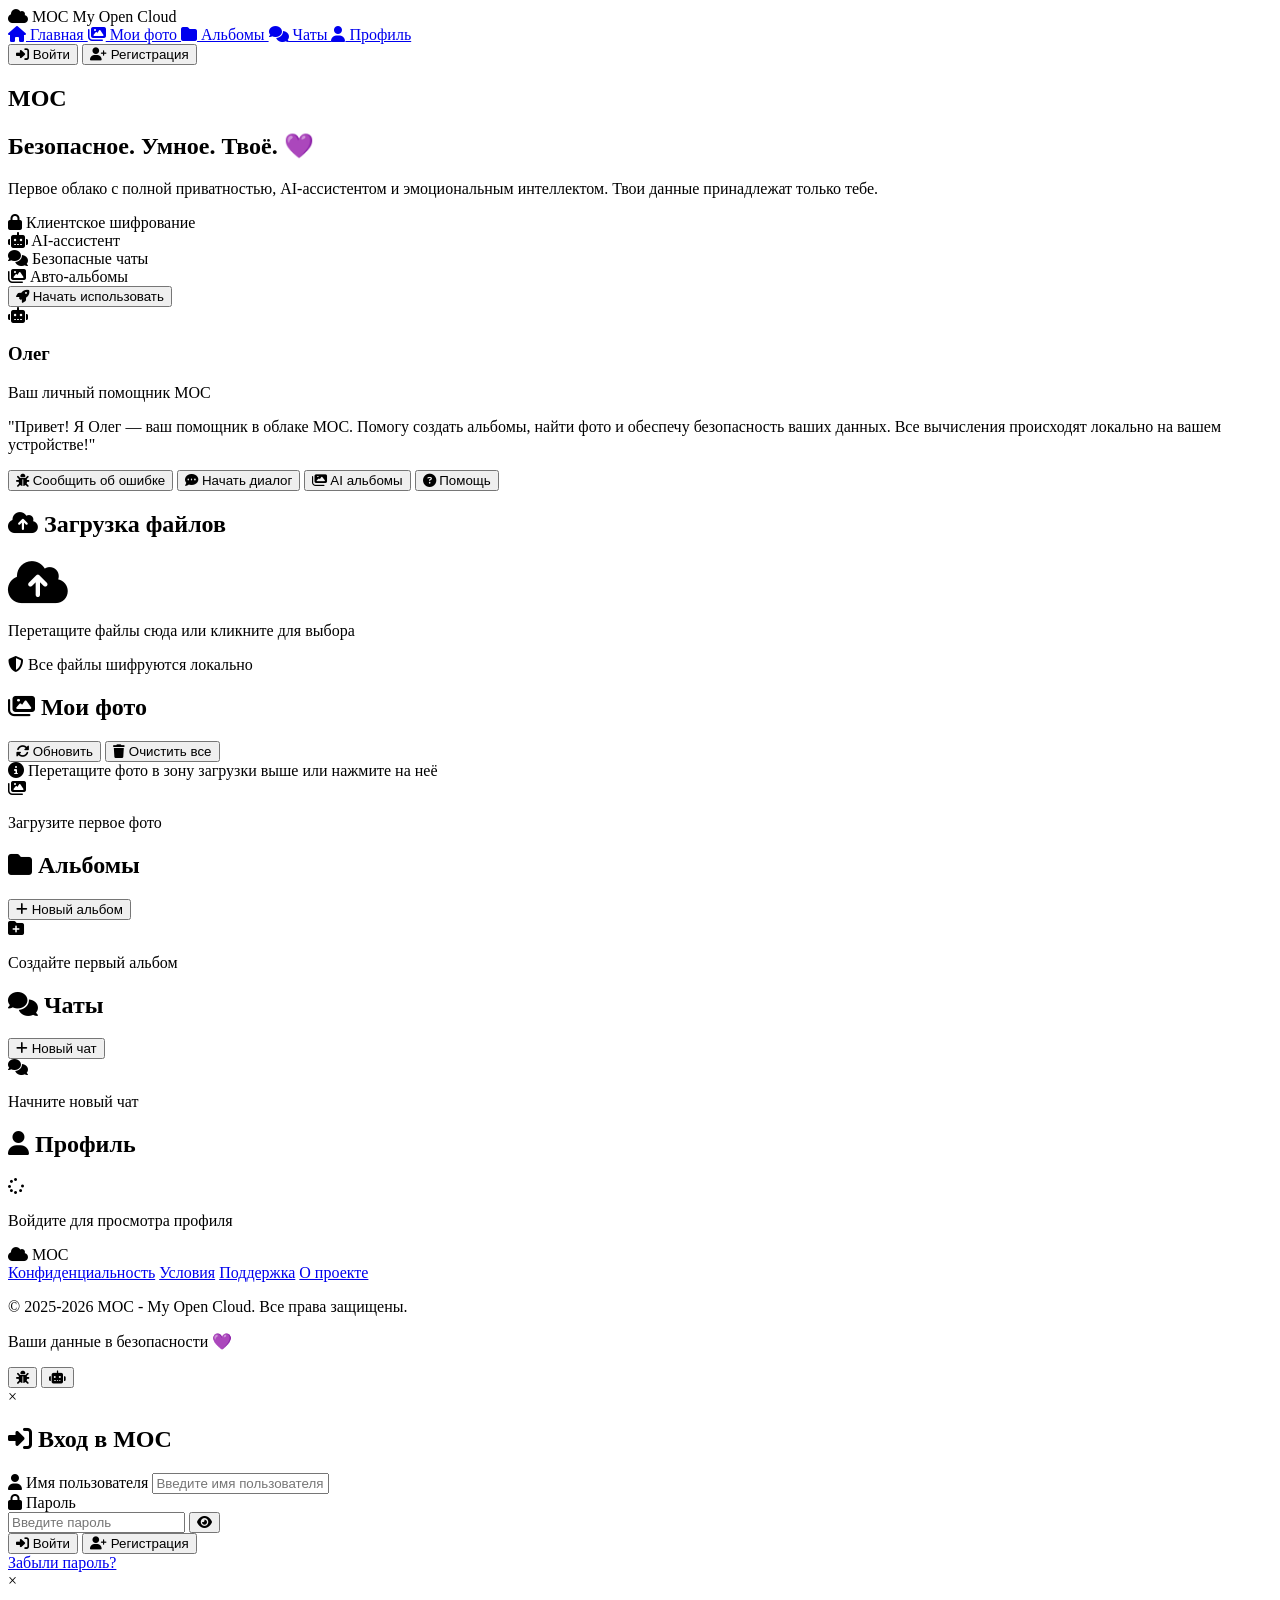
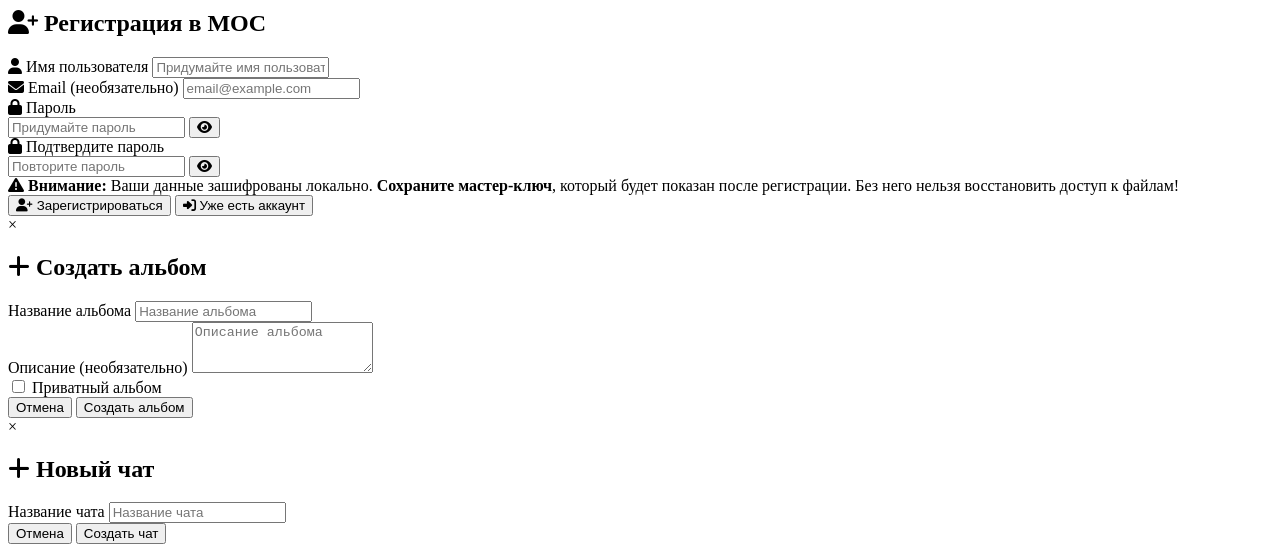
==== commit 06296bdb: "2Update index.html" ====
--- a/index.html
+++ b/index.html
@@ -3,588 +3,519 @@
 <head>
     <meta charset="UTF-8">
     <meta name="viewport" content="width=device-width, initial-scale=1.0">
-    <title>MOC — My Open Cloud 💜</title>
+    <title>MOC - My Open Cloud</title>
+    
+    <!-- Font Awesome -->
     <link rel="stylesheet" href="https://cdnjs.cloudflare.com/ajax/libs/font-awesome/6.4.0/css/all.min.css">
-    <style>
-        * {
-            margin: 0;
-            padding: 0;
-            box-sizing: border-box;
-            font-family: 'Segoe UI', Tahoma, Geneva, Verdana, sans-serif;
-        }
-        
-        body {
-            background: linear-gradient(135deg, #0f172a 0%, #1e293b 100%);
-            color: white;
-            min-height: 100vh;
-            padding: 20px;
-            overflow-x: hidden;
-        }
-        
-        .container {
-            max-width: 1000px;
-            margin: 0 auto;
-            padding: 20px;
-        }
-        
-        header {
-            text-align: center;
-            padding: 40px 0;
-        }
-        
-        .logo {
-            font-size: 5rem;
-            margin-bottom: 20px;
-            color: #7c3aed;
-            animation: float 3s ease-in-out infinite;
-        }
-        
-        @keyframes float {
-            0%, 100% { transform: translateY(0); }
-            50% { transform: translateY(-10px); }
-        }
-        
-        h1 {
-            font-size: 3.5rem;
-            margin-bottom: 10px;
-            background: linear-gradient(90deg, #7c3aed, #8b5cf6);
-            -webkit-background-clip: text;
-            -webkit-text-fill-color: transparent;
-        }
-        
-        .subtitle {
-            font-size: 1.5rem;
-            color: #94a3b8;
-            margin-bottom: 30px;
-        }
-        
-        .tagline {
-            font-size: 1.2rem;
-            color: #cbd5e1;
-            margin: 20px auto;
-            max-width: 600px;
-            line-height: 1.6;
-        }
-        
-        .main-card {
-            background: rgba(255, 255, 255, 0.05);
-            border-radius: 20px;
-            padding: 40px;
-            margin: 30px 0;
-            border: 1px solid rgba(124, 58, 237, 0.3);
-            backdrop-filter: blur(10px);
-        }
-        
-        .features {
-            display: grid;
-            grid-template-columns: repeat(auto-fit, minmax(250px, 1fr));
-            gap: 20px;
-            margin: 40px 0;
-        }
-        
-        .feature-card {
-            background: rgba(124, 58, 237, 0.1);
-            padding: 25px;
-            border-radius: 15px;
-            text-align: center;
-            transition: all 0.3s;
-            border: 1px solid transparent;
-        }
-        
-        .feature-card:hover {
-            transform: translateY(-5px);
-            border-color: rgba(124, 58, 237, 0.5);
-            box-shadow: 0 10px 20px rgba(124, 58, 237, 0.2);
-        }
-        
-        .feature-icon {
-            font-size: 2.5rem;
-            color: #7c3aed;
-            margin-bottom: 15px;
-        }
-        
-        .feature-card h3 {
-            margin: 10px 0;
-            color: white;
-        }
-        
-        .feature-card p {
-            color: #94a3b8;
-            line-height: 1.5;
-        }
-        
-        .assistant-section {
-            background: linear-gradient(135deg, rgba(16, 185, 129, 0.1), rgba(124, 58, 237, 0.1));
-            border-radius: 20px;
-            padding: 30px;
-            margin: 40px 0;
-            border: 1px solid rgba(124, 58, 237, 0.3);
-        }
-        
-        .assistant-header {
-            display: flex;
-            align-items: center;
-            gap: 20px;
-            margin-bottom: 20px;
-        }
-        
-        .assistant-avatar {
-            width: 80px;
-            height: 80px;
-            background: linear-gradient(135deg, #7c3aed, #8b5cf6);
-            border-radius: 50%;
-            display: flex;
-            align-items: center;
-            justify-content: center;
-            font-size: 40px;
-            position: relative;
-        }
-        
-        .online-status {
-            position: absolute;
-            bottom: 5px;
-            right: 5px;
-            width: 15px;
-            height: 15px;
-            background: #10b981;
-            border-radius: 50%;
-            border: 2px solid #1e293b;
-        }
-        
-        .btn {
-            display: inline-block;
-            background: linear-gradient(135deg, #7c3aed, #8b5cf6);
-            color: white;
-            padding: 15px 30px;
-            border-radius: 10px;
-            text-decoration: none;
-            font-weight: bold;
-            margin: 10px;
-            border: none;
-            cursor: pointer;
-            font-size: 1.1rem;
-            transition: all 0.3s;
-        }
-        
-        .btn:hover {
-            transform: translateY(-2px);
-            box-shadow: 0 10px 20px rgba(124, 58, 237, 0.3);
-        }
-        
-        .btn-outline {
-            background: transparent;
-            border: 2px solid #7c3aed;
-        }
-        
-        .btn-outline:hover {
-            background: rgba(124, 58, 237, 0.1);
-        }
-        
-        .demo-alert {
-            position: fixed;
-            bottom: 20px;
-            right: 20px;
-            background: #1e293b;
-            border: 2px solid #7c3aed;
-            border-radius: 10px;
-            padding: 20px;
-            max-width: 350px;
-            box-shadow: 0 15px 35px rgba(0,0,0,0.5);
-            animation: slideIn 0.5s ease;
-            z-index: 1000;
-        }
-        
-        @keyframes slideIn {
-            from { transform: translateX(100%); opacity: 0; }
-            to { transform: translateX(0); opacity: 1; }
-        }
-        
-        .demo-alert.hide {
-            animation: slideOut 0.5s ease forwards;
-        }
-        
-        @keyframes slideOut {
-            to { transform: translateX(100%); opacity: 0; }
-        }
-        
-        .code-block {
-            background: rgba(0,0,0,0.3);
-            padding: 20px;
-            border-radius: 10px;
-            font-family: 'Courier New', monospace;
-            margin: 20px 0;
-            overflow-x: auto;
-        }
-        
-        .code-block code {
-            color: #7c3aed;
-            font-size: 1.1rem;
-        }
-        
-        footer {
-            text-align: center;
-            margin-top: 50px;
-            padding-top: 30px;
-            border-top: 1px solid rgba(255, 255, 255, 0.1);
-            color: #64748b;
-        }
-        
-        .heart {
-            color: #7c3aed;
-            animation: heartbeat 1.5s ease-in-out infinite;
-        }
-        
-        @keyframes heartbeat {
-            0%, 100% { transform: scale(1); }
-            50% { transform: scale(1.1); }
-        }
-        
-        @media (max-width: 768px) {
-            h1 { font-size: 2.5rem; }
-            .subtitle { font-size: 1.2rem; }
-            .features { grid-template-columns: 1fr; }
-            .logo { font-size: 3.5rem; }
-            .container { padding: 10px; }
-        }
-        
-        /* Анимация облаков на фоне */
-        .cloud {
-            position: fixed;
-            background: rgba(255, 255, 255, 0.03);
-            border-radius: 50%;
-            z-index: -1;
-        }
-        
-        .cloud:nth-child(1) {
-            width: 300px; height: 100px;
-            top: 10%; left: 5%;
-            animation: drift 60s linear infinite;
-        }
-        
-        .cloud:nth-child(2) {
-            width: 200px; height: 70px;
-            top: 40%; right: 10%;
-            animation: drift 80s linear infinite reverse;
-        }
-        
-        .cloud:nth-child(3) {
-            width: 150px; height: 50px;
-            bottom: 20%; left: 20%;
-            animation: drift 100s linear infinite;
-        }
-        
-        @keyframes drift {
-            0% { transform: translateX(0); }
-            100% { transform: translateX(100vw); }
-        }
-    </style>
+    
+    <!-- Шрифты -->
+    <link href="https://fonts.googleapis.com/css2?family=Inter:wght@300;400;500;600;700;800&display=swap" rel="stylesheet">
+    
+    <!-- CSS файлы -->
+    <link rel="stylesheet" href="css/style.css">
+    
+    <!-- Favicon -->
+    <link rel="icon" href="data:image/svg+xml,<svg xmlns=%22http://www.w3.org/2000/svg%22 viewBox=%220 0 100 100%22><text y=%22.9em%22 font-size=%2290%22>💜</text></svg>">
 </head>
+    <!-- JS файлы -->
+    <script src="js/main.js"></script>
+    <script src="js/albums.js"></script>
+    <script src="js/photos.js"></script>
+    <script src="js/assistant-fixed.js"></script>
+    <script src="js/auth.js"></script>
+    <script src="js/simple-upload.js"></script>
+    <script src="js/debug-upload.js"></script>
 <body>
-    <!-- Анимированные облака на фоне -->
-    <div class="cloud"></div>
-    <div class="cloud"></div>
-    <div class="cloud"></div>
-    
-    <div class="container">
-        <header>
+    <!-- Навигация -->
+    <nav class="navbar">
+        <div class="nav-container">
             <div class="logo">
                 <i class="fas fa-cloud"></i>
-            </div>
-            <h1>MOC — My Open Cloud</h1>
-            <p class="subtitle">Безопасное. Умное. Твоё. <span class="heart">💜</span></p>
-            <p class="tagline">
-                Облако, которое не просто хранит — оно понимает.<br>
-                Твоя память. Твои ключи. Твои друзья.
+                <span>MOC <span class="logo-sub">My Open Cloud</span></span>
+            </div>
+            
+            <div class="nav-menu">
+                <a href="#home" class="nav-link active">
+                    <i class="fas fa-home"></i> Главная
+                </a>
+                <a href="#photos" class="nav-link">
+                    <i class="fas fa-images"></i> Мои фото
+                </a>
+                <a href="#albums" class="nav-link">
+                    <i class="fas fa-folder"></i> Альбомы
+                </a>
+                <a href="#chats" class="nav-link">
+                    <i class="fas fa-comments"></i> Чаты
+                </a>
+                <a href="#profile" class="nav-link">
+                    <i class="fas fa-user"></i> Профиль
+                </a>
+            </div>
+            
+            <div class="user-menu" id="userMenu">
+                <button id="loginBtn" class="btn btn-outline">
+                    <i class="fas fa-sign-in-alt"></i> Войти
+                </button>
+                <button id="registerBtn" class="btn btn-primary">
+                    <i class="fas fa-user-plus"></i> Регистрация
+                </button>
+            </div>
+        </div>
+    </nav>
+
+    <!-- Главный экран -->
+    <section id="home" class="hero">
+        <div class="hero-content">
+            <h1 class="hero-title">MOC</h1>
+            <h2 class="hero-subtitle">Безопасное. Умное. <span class="purple">Твоё.</span> 💜</h2>
+            
+            <p class="hero-desc">
+                Первое облако с полной приватностью, AI-ассистентом и эмоциональным интеллектом. 
+                Твои данные принадлежат только тебе.
             </p>
-        </header>
+            
+            <div class="hero-features">
+                <div class="feature">
+                    <i class="fas fa-lock"></i>
+                    <span>Клиентское шифрование</span>
+                </div>
+                <div class="feature">
+                    <i class="fas fa-robot"></i>
+                    <span>AI-ассистент</span>
+                </div>
+                <div class="feature">
+                    <i class="fas fa-comments"></i>
+                    <span>Безопасные чаты</span>
+                </div>
+                <div class="feature">
+                    <i class="fas fa-images"></i>
+                    <span>Авто-альбомы</span>
+                </div>
+            </div>
+            
+            <button id="getStarted" class="btn btn-primary btn-large">
+                <i class="fas fa-rocket"></i> Начать использовать
+            </button>
+        </div>
         
-        <div class="main-card">
-            <h2 style="text-align: center; margin-bottom: 30px; color: white;">
-                <i class="fas fa-rocket"></i> Демо-версия проекта MOC
-            </h2>
-            
-            <p style="font-size: 1.2rem; line-height: 1.6; margin-bottom: 30px; text-align: center; color: #cbd5e1;">
-                Это демонстрация интерфейса безопасного облака с AI-ассистентом.<br>
-                <strong>Полная версия</strong> работает локально с реальным шифрованием, чатами и AI-обработкой фото.
-            </p>
-            
-            <div style="text-align: center; margin: 30px 0;">
-                <button class="btn" onclick="showDemo('upload')">
-                    <i class="fas fa-upload"></i> Демо загрузки
-                </button>
-                <button class="btn btn-outline" onclick="showDemo('encrypt')">
-                    <i class="fas fa-key"></i> Демо шифрования
-                </button>
-                <a href="https://github.com/oleg45-beep/moc-cloud" class="btn btn-outline" target="_blank">
-                    <i class="fab fa-github"></i> Исходный код
-                </a>
-            </div>
-        </div>
-        
-        <div class="features">
-            <div class="feature-card">
-                <div class="feature-icon">
-                    <i class="fas fa-lock"></i>
-                </div>
-                <h3>Полное шифрование</h3>
-                <p>Фото шифруются на вашем устройстве перед загрузкой. Даже MOC не может их посмотреть.</p>
-            </div>
-            
-            <div class="feature-card">
-                <div class="feature-icon">
-                    <i class="fas fa-robot"></i>
-                </div>
-                <h3>AI-ассистент</h3>
-                <p>Умная сортировка фото, распознавание лиц, автоматическое создание альбомов.</p>
-            </div>
-            
-            <div class="feature-card">
-                <div class="feature-icon">
-                    <i class="fas fa-users"></i>
-                </div>
-                <h3>Безопасные чаты</h3>
-                <p>Сквозное шифрование (E2EE). Общайтесь с друзьями без слежки.</p>
-            </div>
-        </div>
-        
-        <div class="assistant-section" id="demo">
+        <div class="hero-visual">
+            <div class="cloud-animation">
+                <div class="cloud cloud-1"></div>
+                <div class="cloud cloud-2"></div>
+                <div class="cloud cloud-3"></div>
+            </div>
+        </div>
+    </section>
+
+    <!-- Ассистент -->
+    <section id="assistant" class="assistant-section">
+        <div class="assistant-card">
             <div class="assistant-header">
                 <div class="assistant-avatar">
-                    🤖
-                    <div class="online-status"></div>
-                </div>
-                <div>
-                    <h2 style="color: white;">Ваш ассистент: <span style="color: #7c3aed;">Олег</span></h2>
-                    <p style="color: #94a3b8; margin-top: 5px;">
-                        <i class="fas fa-shield-alt"></i> Персональный крипто-помощник | 
-                        <span style="color: #10b981;"><i class="fas fa-circle"></i> Онлайн</span>
-                    </p>
-                </div>
-            </div>
-            
-            <div style="background: rgba(255, 255, 255, 0.05); padding: 20px; border-radius: 15px; margin: 20px 0; border-left: 4px solid #7c3aed;">
-                <p style="font-style: italic; font-size: 1.1rem; line-height: 1.6; color: #cbd5e1;">
-                    "Привет! Я Олег, ваш персональный помощник в MOC.<br><br>
-                    🤫 <strong>Секретность:</strong> Я шифрую ваши фото с помощью мастер-ключа, который есть только у вас.<br>
-                    🧠 <strong>Ум:</strong> Автоматически создаю альбомы 'Лето 2024', 'С друзьями', 'Путешествия'.<br>
-                    🔗 <strong>Общение:</strong> Помогаю безопасно делиться фото с друзьями.<br><br>
-                    Даже я не могу посмотреть ваши файлы — это настоящая приватность!"
+                    <i class="fas fa-robot"></i>
+                    <div class="online-status online"></div>
+                </div>
+                <div class="assistant-info">
+                    <h3 class="assistant-name">Олег</h3>
+                    <p class="assistant-role">Ваш личный помощник MOC</p>
+                </div>
+            </div>
+            
+            <div class="assistant-message">
+                <p>
+                    "Привет! Я Олег — ваш помощник в облаке MOC. 
+                    Помогу создать альбомы, найти фото и обеспечу безопасность ваших данных. 
+                    Все вычисления происходят локально на вашем устройстве!"
                 </p>
             </div>
             
-            <div style="display: flex; gap: 15px; margin-top: 25px; flex-wrap: wrap; justify-content: center;">
-                <button class="btn" onclick="showDemo('ai-album')">
-                    <i class="fas fa-images"></i> AI-альбомы
-                </button>
-                <button class="btn btn-outline" onclick="showDemo('chat')">
-                    <i class="fas fa-comments"></i> Тест чата
-                </button>
-                <button class="btn btn-outline" onclick="showDemo('garden')">
-                    <i class="fas fa-seedling"></i> Memory Garden
+            <div class="assistant-actions">
+                <button onclick="window.mocAssistant.reportBug()" class="action-btn">
+                    <i class="fas fa-bug"></i> Сообщить об ошибке
+                </button>
+                <button onclick="window.mocAssistant.startChat()" class="action-btn">
+                    <i class="fas fa-comment-dots"></i> Начать диалог
+                </button>
+                <button onclick="alert('AI альбомы скоро будут доступны!')" class="action-btn">
+                    <i class="fas fa-images"></i> AI альбомы
+                </button>
+                <button onclick="window.mocAssistant.startChat(); setTimeout(() => { document.getElementById('assistantInput').value = 'помощь'; window.mocAssistant.sendMessage(); }, 500)" class="action-btn">
+                    <i class="fas fa-question-circle"></i> Помощь
+                </button>
+            </div>
+        </div>
+    </section>
+
+    <!-- Загрузка файлов -->
+    <section id="upload" class="upload-section">
+        <div class="container">
+            <div class="section-header">
+                <h2><i class="fas fa-cloud-upload-alt"></i> Загрузка файлов</h2>
+            </div>
+            
+            <!-- ЗОНА ЗАГРУЗКИ -->
+            <div class="upload-zone" id="uploadZone">
+                <i class="fas fa-cloud-upload-alt fa-3x"></i>
+                <p id="uploadText">Перетащите файлы сюда или кликните для выбора</p>
+                <span class="encryption-status">
+                    <i class="fas fa-shield-alt"></i> Все файлы шифруются локально
+                </span>
+                <input type="file" id="fileInput" multiple accept="image/*" style="display: none;">
+            </div>
+            
+            <!-- ПРОГРЕСС БАР -->
+            <div id="uploadProgress" class="progress-container"></div>
+            
+            <!-- СТАТИСТИКА -->
+            <div class="upload-stats" id="uploadStats" style="display: none;">
+                <div class="stat">
+                    <div class="stat-value" id="totalPhotos">0</div>
+                    <div class="stat-label">Фото</div>
+                </div>
+                <div class="stat">
+                    <div class="stat-value" id="totalAlbums">0</div>
+                    <div class="stat-label">Альбомов</div>
+                </div>
+                <div class="stat">
+                    <div class="stat-value" id="storageUsed">0%</div>
+                    <div class="stat-label">Хранилище</div>
+                </div>
+            </div>
+        </div>
+    </section>
+
+    <!-- Мои фото -->
+    <section id="photos" class="photos-section">
+        <div class="section-header">
+            <h2><i class="fas fa-images"></i> Мои фото</h2>
+            <div class="header-actions">
+                <button onclick="window.simplePhotos?.updateUI()" class="btn btn-outline" id="refreshPhotosBtn">
+                    <i class="fas fa-sync-alt"></i> Обновить
+                </button>
+                <button onclick="window.simplePhotos?.clearPhotos()" class="btn btn-danger" id="clearPhotosBtn">
+                    <i class="fas fa-trash"></i> Очистить все
                 </button>
             </div>
         </div>
         
-        <div style="text-align: center; margin: 50px 0;">
-            <h3 style="color: white; margin-bottom: 20px;">
-                <i class="fas fa-download"></i> Хотите запустить полную версию?
-            </h3>
-            <p style="color: #94a3b8; margin: 20px 0; max-width: 600px; margin-left: auto; margin-right: auto;">
-                Скачайте проект и запустите локально на Python. Получите все функции:
-                реальное шифрование, базу данных, AI-обработку фото.
-            </p>
-            
-            <div class="code-block">
-                <code>
-                    # Клонируйте репозиторий<br>
-                    git clone https://github.com/oleg45-beep/moc-cloud.git<br><br>
-                    
-                    # Перейдите в папку проекта<br>
-                    cd moc-cloud<br><br>
-                    
-                    # Установите зависимости<br>
-                    pip install flask flask-cors<br><br>
-                    
-                    # Запустите сервер<br>
-                    python backend/app.py<br><br>
-                    
-                    # Откройте в браузере<br>
-                    frontend/index.html
-                </code>
-            </div>
-            
-            <button class="btn" onclick="showDemo('install')" style="margin-top: 20px;">
-                <i class="fas fa-play-circle"></i> Инструкция по установке
+        <div class="upload-hint" id="uploadHint">
+            <i class="fas fa-info-circle"></i>
+            <span>Перетащите фото в зону загрузки выше или нажмите на неё</span>
+        </div>
+        
+        <div id="photosGrid" class="photos-grid">
+            <div class="photo-placeholder">
+                <i class="fas fa-images"></i>
+                <p>Загрузите первое фото</p>
+            </div>
+        </div>
+        
+        <div id="photosDebug" style="display: none; margin-top: 20px; padding: 10px; background: #2a2a2a; border-radius: 5px;">
+            <h4>Отладка:</h4>
+            <div id="debugInfo"></div>
+        </div>
+    </section>
+
+    <!-- Альбомы -->
+    <section id="albums" class="albums-section">
+        <div class="section-header">
+            <h2><i class="fas fa-folder"></i> Альбомы</h2>
+            <button onclick="showModal('createAlbumModal')" class="btn btn-primary">
+                <i class="fas fa-plus"></i> Новый альбом
             </button>
         </div>
+        <div id="albumsGrid" class="albums-grid">
+            <div class="album-placeholder">
+                <i class="fas fa-folder-plus"></i>
+                <p>Создайте первый альбом</p>
+            </div>
+        </div>
+    </section>
+
+    <!-- Чаты -->
+    <section id="chats" class="chats-section">
+        <div class="section-header">
+            <h2><i class="fas fa-comments"></i> Чаты</h2>
+            <button onclick="showModal('createChatModal')" class="btn btn-primary">
+                <i class="fas fa-plus"></i> Новый чат
+            </button>
+        </div>
+        <div id="chatsList" class="chats-list">
+            <div class="chat-placeholder">
+                <i class="fas fa-comments"></i>
+                <p>Начните новый чат</p>
+            </div>
+        </div>
+    </section>
+
+    <!-- Профиль -->
+    <section id="profile" class="profile-section">
+        <div class="section-header">
+            <h2><i class="fas fa-user"></i> Профиль</h2>
+        </div>
+        <div id="profileCard" class="profile-card">
+            <div class="profile-loading">
+                <i class="fas fa-spinner fa-spin"></i>
+                <p>Войдите для просмотра профиля</p>
+            </div>
+        </div>
+    </section>
+
+    <!-- Футер -->
+    <footer class="footer">
+        <div class="footer-content">
+            <div class="footer-logo">
+                <i class="fas fa-cloud"></i>
+                <span>MOC</span>
+            </div>
+            <div class="footer-links">
+                <a href="#privacy">Конфиденциальность</a>
+                <a href="#terms">Условия</a>
+                <a href="#support">Поддержка</a>
+                <a href="#about">О проекте</a>
+            </div>
+            <div class="footer-info">
+                <p>© 2025-2026 MOC - My Open Cloud. Все права защищены.</p>
+                <p>Ваши данные в безопасности 💜</p>
+            </div>
+        </div>
+    </footer>
+
+    <!-- Плавающие кнопки -->
+    <div class="floating-buttons">
+        <button class="floating-btn bug-btn" onclick="window.mocAssistant.reportBug()" title="Сообщить об ошибке">
+            <i class="fas fa-bug"></i>
+        </button>
+        <button class="floating-btn assistant-btn" onclick="window.mocAssistant.startChat()" title="Чат с ботом">
+            <i class="fas fa-robot"></i>
+        </button>
+    </div>
+
+    <!-- Модальные окна (добавляются динамически) -->
+
+    <!-- JS файлы -->
+    <script src="js/main.js"></script>
+    <script src="js/albums.js"></script>
+    <script src="js/photos.js"></script>
+    <script src="js/assistant.js"></script>
+    
+    <!-- Модальные окна JS -->
+    <!--<script>
+    // Функции для модальных окон
+    function showModal(modalId) {
+        const modal = document.getElementById(modalId);
+        if (modal) {
+            modal.style.display = 'block';
+            document.body.style.overflow = 'hidden';
+        }
+    }
+    
+    function closeModal(modalId) {
+        const modal = document.getElementById(modalId);
+        if (modal) {
+            modal.style.display = 'none';
+            document.body.style.overflow = 'auto';
+        }
+    }
+    
+    // Закрытие по клику вне модального окна
+    window.onclick = function(event) {
+        if (event.target.classList.contains('modal')) {
+            event.target.style.display = 'none';
+            document.body.style.overflow = 'auto';
+        }
+    }
+    
+    // Показать окно входа
+    function showLoginModal() {
+        showModal('loginModal');
+    }
+    
+    // Показать окно регистрации
+    function showRegisterModal() {
+        showModal('registerModal');
+    }
+    
+    // Инициализация при загрузке
+    document.addEventListener('DOMContentLoaded', function() {
+        // Привязка кнопок навигации
+        document.getElementById('loginBtn')?.addEventListener('click', showLoginModal);
+        document.getElementById('registerBtn')?.addEventListener('click', showRegisterModal);
         
-        <footer>
-            <p style="margin-bottom: 10px; font-size: 1.1rem;">
-                <i class="fas fa-heart heart"></i> 
-                <strong>MOC — My Open Cloud</strong> | Безопасное облако нового поколения
-            </p>
-            <p style="font-size: 0.9rem; margin-bottom: 10px;">
-                Демо-сайт на GitHub Pages | Полная версия: Flask + JavaScript + SQLite
-            </p>
-            <p style="color: #475569; font-size: 0.9rem;">
-                💜 Создано с заботой о вашей приватности | 
-                Ссылка для друзей: <strong>https://oleg45-beep.github.io/moc-cloud/</strong>
-            </p>
-            <p style="margin-top: 20px; color: #64748b; font-size: 0.8rem;">
-                <i class="fas fa-code"></i> Для проекта по облачным технологиям
-            </p>
-        </footer>
+        // Плавающие кнопки
+        document.getElementById('floatingBugBtn')?.addEventListener('click', function() {
+            if (window.mocAssistant) {
+                window.mocAssistant.reportBug();
+            }
+        });
+        
+        document.getElementById('floatingAssistantBtn')?.addEventListener('click', function() {
+            if (window.mocAssistant) {
+                window.mocAssistant.startBotChat();
+            }
+        });
+    });
+    </script>
+    -->
+    <!-- Модальное окно входа -->
+    <div id="loginModal" class="modal">
+        <div class="modal-content">
+            <span class="close" onclick="closeModal('loginModal')">&times;</span>
+            <h2><i class="fas fa-sign-in-alt"></i> Вход в MOC</h2>
+            
+            <form id="loginForm">
+                <div class="form-group">
+                    <label for="loginUsername"><i class="fas fa-user"></i> Имя пользователя</label>
+                    <input type="text" id="loginUsername" placeholder="Введите имя пользователя" required>
+                </div>
+                
+                <div class="form-group">
+                    <label for="loginPassword"><i class="fas fa-lock"></i> Пароль</label>
+                    <div class="password-wrapper">
+                        <input type="password" id="loginPassword" placeholder="Введите пароль" required>
+                        <button type="button" class="password-toggle" onclick="togglePassword('loginPassword')">
+                            <i class="fas fa-eye"></i>
+                        </button>
+                    </div>
+                </div>
+                
+                <div class="form-actions">
+                    <button type="submit" class="btn btn-primary">
+                        <i class="fas fa-sign-in-alt"></i> Войти
+                    </button>
+                    <button type="button" class="btn btn-outline" onclick="showRegisterModal()">
+                        <i class="fas fa-user-plus"></i> Регистрация
+                    </button>
+                </div>
+            </form>
+            
+            <div class="modal-footer">
+                <a href="#" onclick="resetPassword()">Забыли пароль?</a>
+            </div>
+        </div>
     </div>
-    
-    <div id="demoAlert" class="demo-alert" style="display: none;">
-        <!-- Сообщения будут здесь -->
+
+    <!-- Модальное окно регистрации -->
+    <div id="registerModal" class="modal">
+        <div class="modal-content">
+            <span class="close" onclick="closeModal('registerModal')">&times;</span>
+            <h2><i class="fas fa-user-plus"></i> Регистрация в MOC</h2>
+            
+            <form id="registerForm">
+                <div class="form-group">
+                    <label for="regUsername"><i class="fas fa-user"></i> Имя пользователя</label>
+                    <input type="text" id="regUsername" placeholder="Придумайте имя пользователя" required>
+                </div>
+                
+                <div class="form-group">
+                    <label for="regEmail"><i class="fas fa-envelope"></i> Email (необязательно)</label>
+                    <input type="email" id="regEmail" placeholder="email@example.com">
+                </div>
+                
+                <div class="form-group">
+                    <label for="regPassword"><i class="fas fa-lock"></i> Пароль</label>
+                    <div class="password-wrapper">
+                        <input type="password" id="regPassword" placeholder="Придумайте пароль" required>
+                        <button type="button" class="password-toggle" onclick="togglePassword('regPassword')">
+                            <i class="fas fa-eye"></i>
+                        </button>
+                    </div>
+                </div>
+                
+                <div class="form-group">
+                    <label for="regPasswordConfirm"><i class="fas fa-lock"></i> Подтвердите пароль</label>
+                    <div class="password-wrapper">
+                        <input type="password" id="regPasswordConfirm" placeholder="Повторите пароль" required>
+                        <button type="button" class="password-toggle" onclick="togglePassword('regPasswordConfirm')">
+                            <i class="fas fa-eye"></i>
+                        </button>
+                    </div>
+                </div>
+                
+                <div class="warning-box">
+                    <i class="fas fa-exclamation-triangle"></i>
+                    <strong>Внимание:</strong> Ваши данные зашифрованы локально. <strong>Сохраните мастер-ключ</strong>, который будет показан после регистрации. Без него нельзя восстановить доступ к файлам!
+                </div>
+                
+                <div class="form-actions">
+                    <button type="submit" class="btn btn-primary">
+                        <i class="fas fa-user-plus"></i> Зарегистрироваться
+                    </button>
+                    <button type="button" class="btn btn-outline" onclick="showLoginModal()">
+                        <i class="fas fa-sign-in-alt"></i> Уже есть аккаунт
+                    </button>
+                </div>
+            </form>
+        </div>
     </div>
-    
-    <script>
-        // Демо-сообщения
-        const demos = {
-            'upload': {
-                title: '📁 Демо загрузки файла',
-                content: `В полной версии:<br>
-                • Перетащите фото в область загрузки<br>
-                • Файл шифруется на вашем устройстве<br>
-                • Отправляется на сервер в зашифрованном виде<br>
-                • MOC.AI анализирует фото и создаёт альбомы<br><br>
-                <em>Шифрование: XChaCha20/AES-GCM-SIV</em>`
-            },
-            'encrypt': {
-                title: '🔐 Демо шифрования',
-                content: `Как это работает:<br><br>
-                1. <strong>Устройство создаёт Мастер-ключ</strong> (только у вас)<br>
-                2. <strong>Для каждого файла генерируется FileKey</strong><br>
-                3. <strong>Файл шифруется чанками</strong> (XChaCha20)<br>
-                4. <strong>FileKey шифруется под Мастер-ключ</strong><br>
-                5. <strong>Восстановление через друзей</strong> (Shamir-схема)<br><br>
-                <code>Мастер-ключ: a1b2...z9 (хранится только у вас)</code>`
-            },
-            'ai-album': {
-                title: '🤖 AI-альбомы от Олега',
-                content: `MOC.AI автоматически создаёт:<br><br>
-                • <strong>"Лето 2024"</strong> — фото с пляжа, природы, солнца<br>
-                • <strong>"С друзьями"</strong> — групповые фото, распознавание лиц<br>
-                • <strong>"Путешествия"</strong> — фото геометок, достопримечательностей<br>
-                • <strong>"Семья"</strong> — семейные мероприятия, праздники<br><br>
-                <em>Всё анализируется локально, без отправки на сервер!</em>`
-            },
-            'chat': {
-                title: '💬 Безопасный чат',
-                content: `Сквозное шифрование (End-to-End Encryption):<br><br>
-                • <strong>Только вы и получатель</strong> можете читать сообщения<br>
-                • <strong>Даже сервер MOC</strong> видит только зашифрованный текст<br>
-                • <strong>Безопасный обмен фото</strong> с друзьями<br>
-                • <strong>Proxy Re-Encryption</strong> для доступа к общим файлам<br><br>
-                <em>Как Signal/Telegram, но для ваших фото!</em>`
-            },
-            'garden': {
-                title: '🌿 Memory Garden',
-                content: `Визуализация ваших воспоминаний:<br><br>
-                • <strong>Каждое фото — цветок</strong> в саду<br>
-                • <strong>Друзья — деревья</strong><br>
-                • <strong>Альбомы — клумбы</strong><br>
-                • <strong>Время — сезоны</strong><br><br>
-                <em>Геймификация: достижения за активность!</em>`
-            },
-            'install': {
-                title: '🚀 Установка полной версии',
-                content: `Пошаговая инструкция:<br><br>
-                1. <strong>Скачайте проект</strong> с GitHub<br>
-                2. <strong>Установите Python 3.8+</strong><br>
-                3. <strong>Установите зависимости:</strong><br>
-                   <code>pip install flask flask-cors</code><br>
-                4. <strong>Запустите сервер:</strong><br>
-                   <code>python backend/app.py</code><br>
-                5. <strong>Откройте frontend/index.html</strong><br><br>
-                <strong>Готово!</strong> Регистрируйтесь и тестируйте!`
-            }
-        };
-
-        function showDemo(type) {
-            const demo = demos[type];
-            if (!demo) return;
-            
-            const alertBox = document.getElementById('demoAlert');
-            alertBox.innerHTML = `
-                <div style="margin-bottom: 15px;">
-                    <h3 style="margin: 0; color: #7c3aed;">${demo.title}</h3>
-                </div>
-                <div style="color: #cbd5e1; line-height: 1.6;">
-                    ${demo.content}
-                </div>
-                <div style="margin-top: 20px; text-align: center;">
-                    <button onclick="closeAlert()" style="
-                        padding: 8px 20px;
-                        background: #7c3aed;
-                        color: white;
-                        border: none;
-                        border-radius: 5px;
-                        cursor: pointer;
-                        font-weight: bold;
-                    ">
-                        Понятно
-                    </button>
-                </div>
-            `;
-            
-            alertBox.style.display = 'block';
-            alertBox.classList.remove('hide');
-            
-            // Авто-скрытие через 15 секунд
-            setTimeout(() => {
-                if (alertBox.style.display !== 'none') {
-                    closeAlert();
-                }
-            }, 15000);
-        }
-
-        function closeAlert() {
-            const alertBox = document.getElementById('demoAlert');
-            alertBox.classList.add('hide');
-            setTimeout(() => {
-                alertBox.style.display = 'none';
-                alertBox.classList.remove('hide');
-            }, 500);
-        }
-
-        // Автоматическое приветствие
-        document.addEventListener('DOMContentLoaded', function() {
-            setTimeout(() => {
-                showDemo('upload');
-            }, 1000);
-            
-            // Консольное приветствие
-            console.log('%c🔐 MOC — My Open Cloud 💜', 'color: #7c3aed; font-size: 18px; font-weight: bold;');
-            console.log('%cБезопасное облако с AI-ассистентом Олегом', 'color: #94a3b8;');
-            console.log('%cДемо-сайт: https://oleg45-beep.github.io/moc-cloud/', 'color: #10b981;');
-            console.log('%cПолная версия требует Python и локального запуска', 'color: #f59e0b;');
-        });
-
-        // Анимация облаков
-        function createClouds() {
-            const body = document.body;
-            for (let i = 0; i < 5; i++) {
-                const cloud = document.createElement('div');
-                cloud.className = 'cloud';
-                cloud.style.cssText = `
-                    width: ${Math.random() * 200 + 100}px;
-                    height: ${Math.random() * 60 + 40}px;
-                    top: ${Math.random() * 100}%;
-                    left: ${Math.random() * 100}%;
-                    animation-duration: ${Math.random() * 100 + 50}s;
-                    opacity: ${Math.random() * 0.05 + 0.02};
-                `;
-                if (i % 2 === 0) {
-                    cloud.style.animationDirection = 'reverse';
-                }
-                body.appendChild(cloud);
-            }
-        }
-        
-        createClouds();
-    </script>
+
+    <!-- Другие модальные окна (если их нет) -->
+    <div id="createAlbumModal" class="modal">
+        <div class="modal-content">
+            <span class="close" onclick="closeModal('createAlbumModal')">&times;</span>
+            <h2><i class="fas fa-plus"></i> Создать альбом</h2>
+            
+            <form id="createAlbumForm">
+                <div class="form-group">
+                    <label for="albumTitle">Название альбома</label>
+                    <input type="text" id="albumTitle" placeholder="Название альбома" required>
+                </div>
+                
+                <div class="form-group">
+                    <label for="albumDescription">Описание (необязательно)</label>
+                    <textarea id="albumDescription" placeholder="Описание альбома" rows="3"></textarea>
+                </div>
+                
+                <div class="form-group">
+                    <label class="checkbox-label">
+                        <input type="checkbox" id="albumPrivate">
+                        <span>Приватный альбом</span>
+                    </label>
+                </div>
+                
+                <div class="modal-actions">
+                    <button type="button" class="btn btn-outline" onclick="closeModal('createAlbumModal')">
+                        Отмена
+                    </button>
+                    <button type="submit" class="btn btn-primary">
+                        Создать альбом
+                    </button>
+                </div>
+            </form>
+        </div>
+    </div>
+
+    <div id="createChatModal" class="modal">
+        <div class="modal-content">
+            <span class="close" onclick="closeModal('createChatModal')">&times;</span>
+            <h2><i class="fas fa-plus"></i> Новый чат</h2>
+            
+            <form id="createChatForm">
+                <div class="form-group">
+                    <label for="chatTitle">Название чата</label>
+                    <input type="text" id="chatTitle" placeholder="Название чата" required>
+                </div>
+                
+                <div class="modal-actions">
+                    <button type="button" class="btn btn-outline" onclick="closeModal('createChatModal')">
+                        Отмена
+                    </button>
+                    <button type="submit" class="btn btn-primary">
+                        Создать чат
+                    </button>
+                </div>
+            </form>
+        </div>
+    </div>
+
+    <!-- Плавающие кнопки -->
+    <div class="floating-buttons" id="floatingButtons" style="display: none;">
+        <button class="floating-btn bug-btn" id="floatingBugBtn" title="Сообщить об ошибке">
+            <i class="fas fa-bug"></i>
+        </button>
+        <button class="floating-btn assistant-btn" id="floatingAssistantBtn" title="Чат с ботом">
+            <i class="fas fa-robot"></i>
+        </button>
+    </div>
 </body>
 </html>
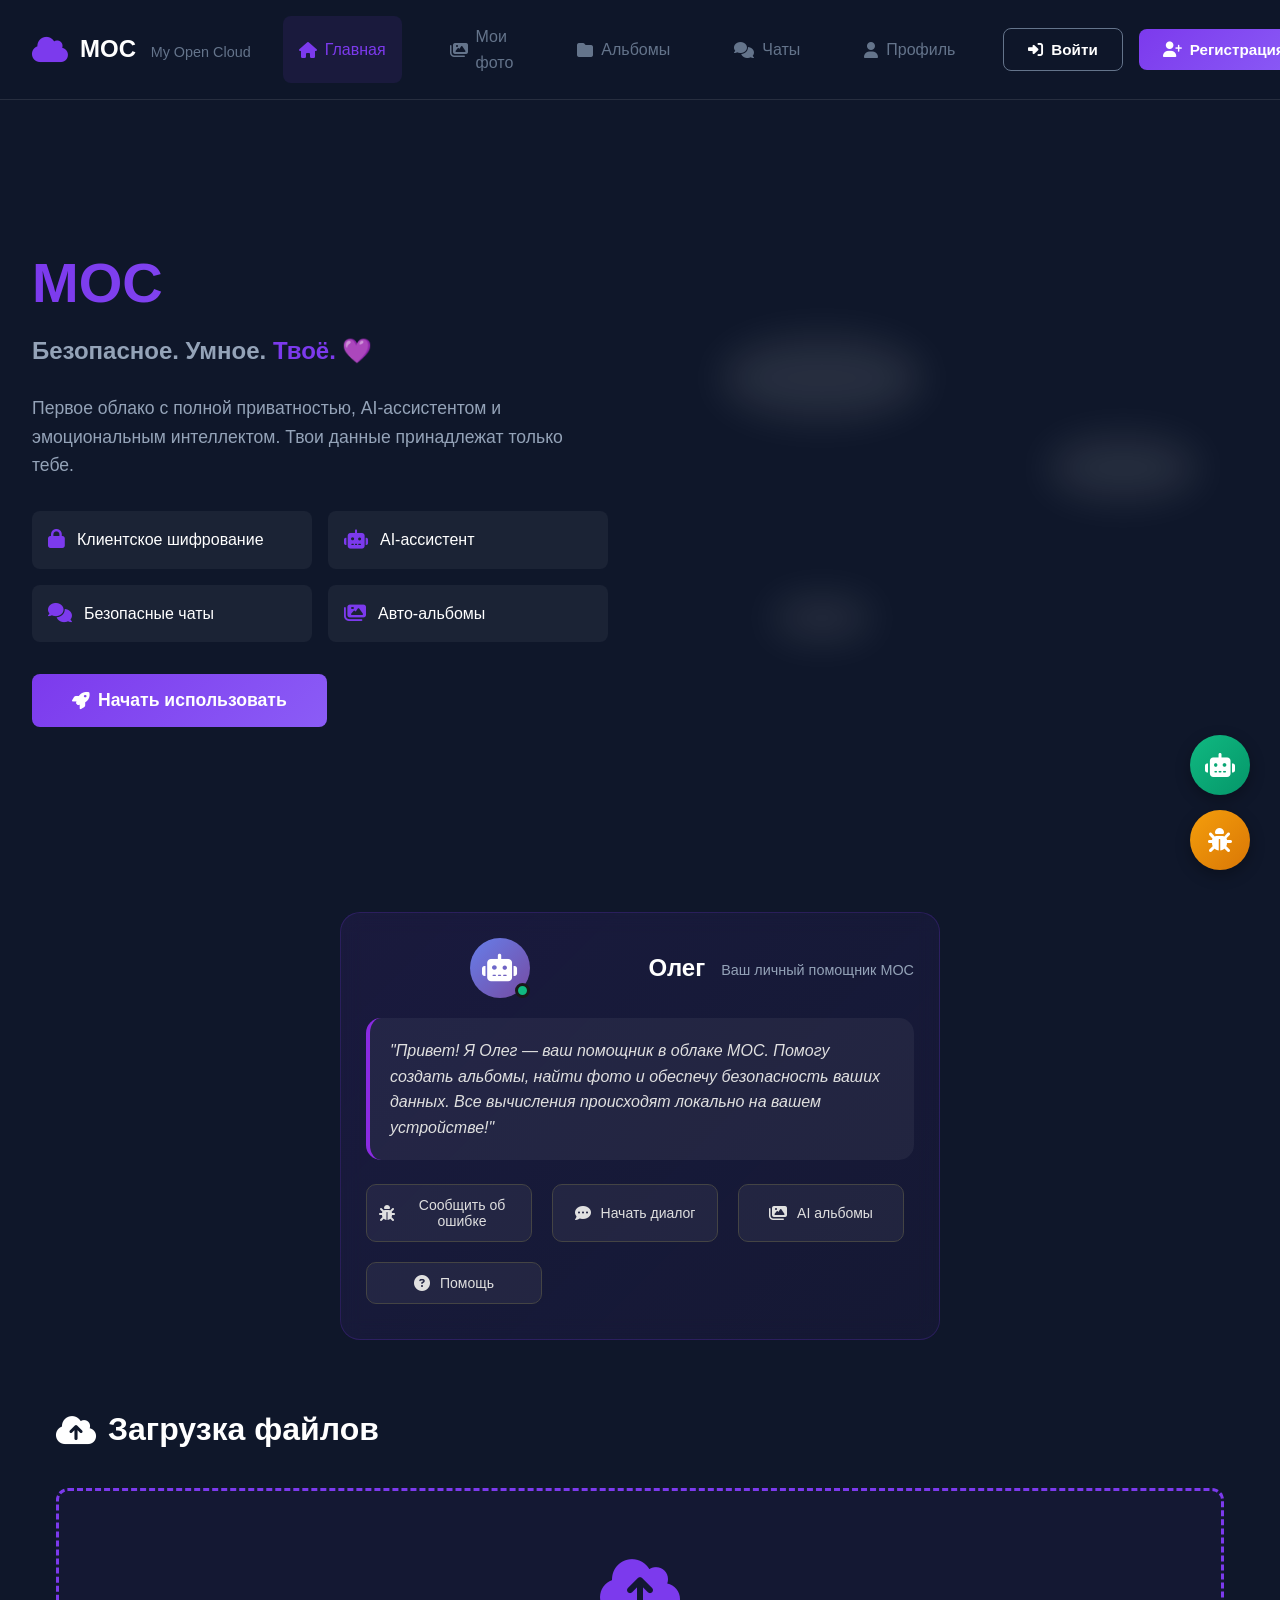
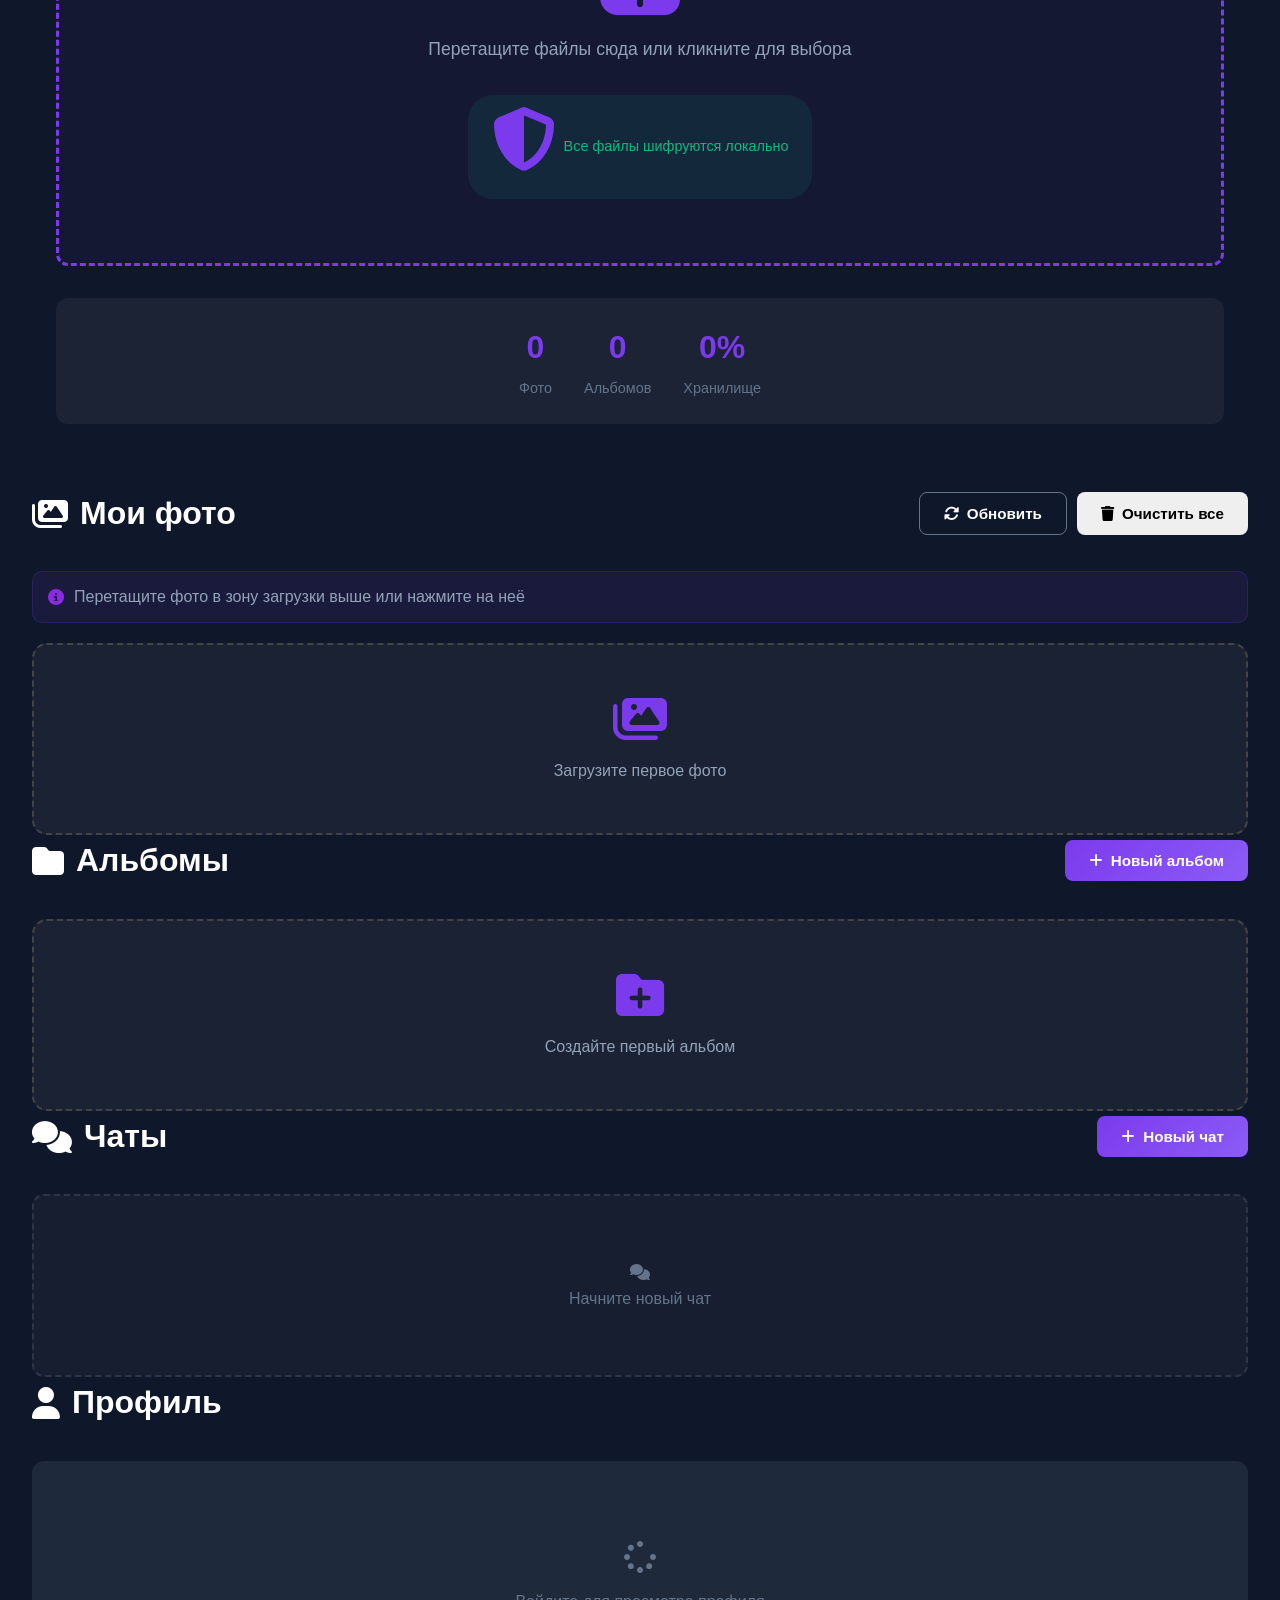
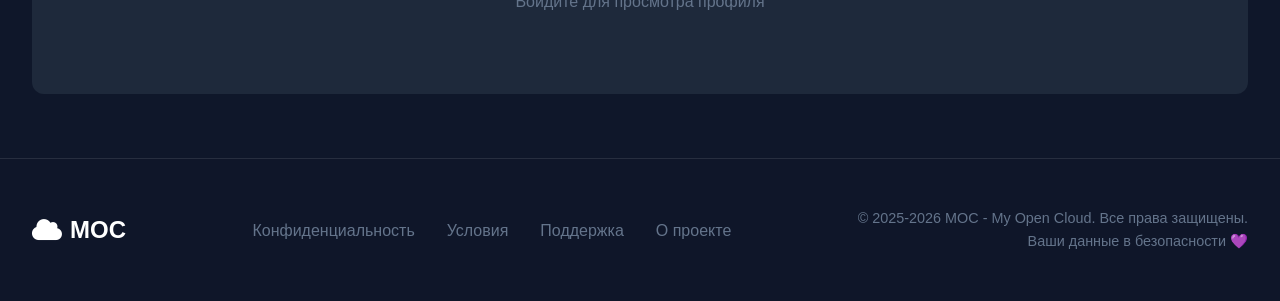
==== commit 4dd71ea1: "3Update index.html" ====
--- a/index.html
+++ b/index.html
@@ -11,20 +11,12 @@
     <!-- Шрифты -->
     <link href="https://fonts.googleapis.com/css2?family=Inter:wght@300;400;500;600;700;800&display=swap" rel="stylesheet">
     
-    <!-- CSS файлы -->
-    <link rel="stylesheet" href="css/style.css">
+    <!-- CSS файл -->
+    <link rel="stylesheet" href="style.css">
     
     <!-- Favicon -->
     <link rel="icon" href="data:image/svg+xml,<svg xmlns=%22http://www.w3.org/2000/svg%22 viewBox=%220 0 100 100%22><text y=%22.9em%22 font-size=%2290%22>💜</text></svg>">
 </head>
-    <!-- JS файлы -->
-    <script src="js/main.js"></script>
-    <script src="js/albums.js"></script>
-    <script src="js/photos.js"></script>
-    <script src="js/assistant-fixed.js"></script>
-    <script src="js/auth.js"></script>
-    <script src="js/simple-upload.js"></script>
-    <script src="js/debug-upload.js"></script>
 <body>
     <!-- Навигация -->
     <nav class="navbar">
@@ -130,16 +122,16 @@
             </div>
             
             <div class="assistant-actions">
-                <button onclick="window.mocAssistant.reportBug()" class="action-btn">
+                <button onclick="mocAssistant.reportBug()" class="action-btn">
                     <i class="fas fa-bug"></i> Сообщить об ошибке
                 </button>
-                <button onclick="window.mocAssistant.startChat()" class="action-btn">
+                <button onclick="mocAssistant.startChat()" class="action-btn">
                     <i class="fas fa-comment-dots"></i> Начать диалог
                 </button>
                 <button onclick="alert('AI альбомы скоро будут доступны!')" class="action-btn">
                     <i class="fas fa-images"></i> AI альбомы
                 </button>
-                <button onclick="window.mocAssistant.startChat(); setTimeout(() => { document.getElementById('assistantInput').value = 'помощь'; window.mocAssistant.sendMessage(); }, 500)" class="action-btn">
+                <button onclick="mocAssistant.showHelp()" class="action-btn">
                     <i class="fas fa-question-circle"></i> Помощь
                 </button>
             </div>
@@ -189,10 +181,10 @@
         <div class="section-header">
             <h2><i class="fas fa-images"></i> Мои фото</h2>
             <div class="header-actions">
-                <button onclick="window.simplePhotos?.updateUI()" class="btn btn-outline" id="refreshPhotosBtn">
+                <button onclick="updatePhotosUI()" class="btn btn-outline" id="refreshPhotosBtn">
                     <i class="fas fa-sync-alt"></i> Обновить
                 </button>
-                <button onclick="window.simplePhotos?.clearPhotos()" class="btn btn-danger" id="clearPhotosBtn">
+                <button onclick="clearAllPhotos()" class="btn btn-danger" id="clearPhotosBtn">
                     <i class="fas fa-trash"></i> Очистить все
                 </button>
             </div>
@@ -208,11 +200,6 @@
                 <i class="fas fa-images"></i>
                 <p>Загрузите первое фото</p>
             </div>
-        </div>
-        
-        <div id="photosDebug" style="display: none; margin-top: 20px; padding: 10px; background: #2a2a2a; border-radius: 5px;">
-            <h4>Отладка:</h4>
-            <div id="debugInfo"></div>
         </div>
     </section>
 
@@ -283,80 +270,14 @@
 
     <!-- Плавающие кнопки -->
     <div class="floating-buttons">
-        <button class="floating-btn bug-btn" onclick="window.mocAssistant.reportBug()" title="Сообщить об ошибке">
+        <button class="floating-btn bug-btn" onclick="mocAssistant.reportBug()" title="Сообщить об ошибке">
             <i class="fas fa-bug"></i>
         </button>
-        <button class="floating-btn assistant-btn" onclick="window.mocAssistant.startChat()" title="Чат с ботом">
+        <button class="floating-btn assistant-btn" onclick="mocAssistant.startChat()" title="Чат с ботом">
             <i class="fas fa-robot"></i>
         </button>
     </div>
 
-    <!-- Модальные окна (добавляются динамически) -->
-
-    <!-- JS файлы -->
-    <script src="js/main.js"></script>
-    <script src="js/albums.js"></script>
-    <script src="js/photos.js"></script>
-    <script src="js/assistant.js"></script>
-    
-    <!-- Модальные окна JS -->
-    <!--<script>
-    // Функции для модальных окон
-    function showModal(modalId) {
-        const modal = document.getElementById(modalId);
-        if (modal) {
-            modal.style.display = 'block';
-            document.body.style.overflow = 'hidden';
-        }
-    }
-    
-    function closeModal(modalId) {
-        const modal = document.getElementById(modalId);
-        if (modal) {
-            modal.style.display = 'none';
-            document.body.style.overflow = 'auto';
-        }
-    }
-    
-    // Закрытие по клику вне модального окна
-    window.onclick = function(event) {
-        if (event.target.classList.contains('modal')) {
-            event.target.style.display = 'none';
-            document.body.style.overflow = 'auto';
-        }
-    }
-    
-    // Показать окно входа
-    function showLoginModal() {
-        showModal('loginModal');
-    }
-    
-    // Показать окно регистрации
-    function showRegisterModal() {
-        showModal('registerModal');
-    }
-    
-    // Инициализация при загрузке
-    document.addEventListener('DOMContentLoaded', function() {
-        // Привязка кнопок навигации
-        document.getElementById('loginBtn')?.addEventListener('click', showLoginModal);
-        document.getElementById('registerBtn')?.addEventListener('click', showRegisterModal);
-        
-        // Плавающие кнопки
-        document.getElementById('floatingBugBtn')?.addEventListener('click', function() {
-            if (window.mocAssistant) {
-                window.mocAssistant.reportBug();
-            }
-        });
-        
-        document.getElementById('floatingAssistantBtn')?.addEventListener('click', function() {
-            if (window.mocAssistant) {
-                window.mocAssistant.startBotChat();
-            }
-        });
-    });
-    </script>
-    -->
     <!-- Модальное окно входа -->
     <div id="loginModal" class="modal">
         <div class="modal-content">
@@ -449,7 +370,7 @@
         </div>
     </div>
 
-    <!-- Другие модальные окна (если их нет) -->
+    <!-- Модальное окно создания альбома -->
     <div id="createAlbumModal" class="modal">
         <div class="modal-content">
             <span class="close" onclick="closeModal('createAlbumModal')">&times;</span>
@@ -485,6 +406,7 @@
         </div>
     </div>
 
+    <!-- Модальное окно создания чата -->
     <div id="createChatModal" class="modal">
         <div class="modal-content">
             <span class="close" onclick="closeModal('createChatModal')">&times;</span>
@@ -508,14 +430,159 @@
         </div>
     </div>
 
-    <!-- Плавающие кнопки -->
-    <div class="floating-buttons" id="floatingButtons" style="display: none;">
-        <button class="floating-btn bug-btn" id="floatingBugBtn" title="Сообщить об ошибке">
-            <i class="fas fa-bug"></i>
-        </button>
-        <button class="floating-btn assistant-btn" id="floatingAssistantBtn" title="Чат с ботом">
-            <i class="fas fa-robot"></i>
-        </button>
-    </div>
+    <!-- JS файлы -->
+    <script src="js/main.js"></script>
+    <script src="js/assistant-fixed.js"></script>
+    
+    <!-- Базовые функции -->
+    <script>
+        // Функции для модальных окон
+        function showModal(modalId) {
+            const modal = document.getElementById(modalId);
+            if (modal) {
+                modal.style.display = 'block';
+                document.body.style.overflow = 'hidden';
+            }
+        }
+        
+        function closeModal(modalId) {
+            const modal = document.getElementById(modalId);
+            if (modal) {
+                modal.style.display = 'none';
+                document.body.style.overflow = 'auto';
+            }
+        }
+        
+        // Закрытие по клику вне модального окна
+        window.onclick = function(event) {
+            if (event.target.classList.contains('modal')) {
+                event.target.style.display = 'none';
+                document.body.style.overflow = 'auto';
+            }
+        }
+        
+        // Переключение видимости пароля
+        function togglePassword(inputId) {
+            const input = document.getElementById(inputId);
+            const icon = input.nextElementSibling.querySelector('i');
+            
+            if (input.type === 'password') {
+                input.type = 'text';
+                icon.classList.remove('fa-eye');
+                icon.classList.add('fa-eye-slash');
+            } else {
+                input.type = 'password';
+                icon.classList.remove('fa-eye-slash');
+                icon.classList.add('fa-eye');
+            }
+        }
+        
+        // Показать окно входа
+        function showLoginModal() {
+            showModal('loginModal');
+        }
+        
+        // Показать окно регистрации
+        function showRegisterModal() {
+            showModal('registerModal');
+        }
+        
+        // Функции для фото (заглушки)
+        function updatePhotosUI() {
+            alert('Функция обновления фото будет доступна после загрузки JS файлов');
+        }
+        
+        function clearAllPhotos() {
+            if (confirm('Вы уверены, что хотите удалить все фото?')) {
+                alert('Функция очистки фото будет доступна после загрузки JS файлов');
+            }
+        }
+        
+        // Загрузчик по умолчанию
+        function resetPassword() {
+            alert('Функция сброса пароля пока не реализована');
+        }
+        
+        // Инициализация при загрузке
+        document.addEventListener('DOMContentLoaded', function() {
+            // Привязка кнопок навигации
+            document.getElementById('loginBtn')?.addEventListener('click', showLoginModal);
+            document.getElementById('registerBtn')?.addEventListener('click', showRegisterModal);
+            document.getElementById('getStarted')?.addEventListener('click', showRegisterModal);
+            
+            // Загрузка файлов
+            const uploadZone = document.getElementById('uploadZone');
+            const fileInput = document.getElementById('fileInput');
+            
+            if (uploadZone && fileInput) {
+                uploadZone.addEventListener('click', () => fileInput.click());
+                
+                uploadZone.addEventListener('dragover', (e) => {
+                    e.preventDefault();
+                    uploadZone.style.backgroundColor = 'rgba(124, 58, 237, 0.2)';
+                });
+                
+                uploadZone.addEventListener('dragleave', () => {
+                    uploadZone.style.backgroundColor = '';
+                });
+                
+                uploadZone.addEventListener('drop', (e) => {
+                    e.preventDefault();
+                    uploadZone.style.backgroundColor = '';
+                    alert('Функция загрузки файлов будет доступна после загрузки JS файлов');
+                });
+                
+                fileInput.addEventListener('change', () => {
+                    if (fileInput.files.length > 0) {
+                        alert(`Выбрано ${fileInput.files.length} файлов. Функция загрузки будет доступна после загрузки JS файлов`);
+                    }
+                });
+            }
+            
+            // Обработка форм
+            document.getElementById('loginForm')?.addEventListener('submit', (e) => {
+                e.preventDefault();
+                alert('Функция входа будет доступна после загрузки JS файлов');
+            });
+            
+            document.getElementById('registerForm')?.addEventListener('submit', (e) => {
+                e.preventDefault();
+                alert('Функция регистрации будет доступна после загрузки JS файлов');
+            });
+            
+            document.getElementById('createAlbumForm')?.addEventListener('submit', (e) => {
+                e.preventDefault();
+                alert('Функция создания альбома будет доступна после загрузки JS файлов');
+            });
+            
+            document.getElementById('createChatForm')?.addEventListener('submit', (e) => {
+                e.preventDefault();
+                alert('Функция создания чата будет доступна после загрузки JS файлов');
+            });
+            
+            // Инициализация ассистента если он есть
+            if (typeof mocAssistant === 'undefined') {
+                window.mocAssistant = {
+                    reportBug: function() {
+                        alert('Функция сообщения об ошибке будет доступна после загрузки JS файлов');
+                    },
+                    startChat: function() {
+                        alert('Чат с ассистентом будет доступен после загрузки JS файлов');
+                    },
+                    showHelp: function() {
+                        alert('Помощь будет доступна после загрузки JS файлов');
+                    }
+                };
+            }
+            
+            // Обновить статистику
+            setTimeout(() => {
+                const stats = document.getElementById('uploadStats');
+                if (stats) {
+                    stats.style.display = 'flex';
+                }
+            }, 1000);
+        });
+    </script>
 </body>
 </html>
--- a/style.css
+++ b/style.css
@@ -0,0 +1,2837 @@
+:root {
+    --primary: #7c3aed;
+    --primary-dark: #5b21b6;
+    --primary-light: #8b5cf6;
+    --secondary: #10b981;
+    --secondary-dark: #059669;
+    --danger: #ef4444;
+    --warning: #f59e0b;
+    --info: #3b82f6;
+    
+    --dark: #0f172a;
+    --dark-light: #1e293b;
+    --gray-dark: #334155;
+    --gray: #64748b;
+    --gray-light: #94a3b8;
+    --light: #f1f5f9;
+    --white: #ffffff;
+    
+    --shadow: 0 10px 25px rgba(0, 0, 0, 0.3);
+    --shadow-light: 0 5px 15px rgba(0, 0, 0, 0.2);
+    --radius: 12px;
+    --radius-sm: 8px;
+}
+
+* {
+    margin: 0;
+    padding: 0;
+    box-sizing: border-box;
+    font-family: 'Inter', sans-serif;
+}
+
+body {
+    background: var(--dark);
+    color: var(--white);
+    min-height: 100vh;
+    line-height: 1.6;
+    overflow-x: hidden;
+}
+
+/* Навигация */
+.navbar {
+    background: rgba(15, 23, 42, 0.95);
+    backdrop-filter: blur(10px);
+    border-bottom: 1px solid rgba(255, 255, 255, 0.1);
+    padding: 1rem 2rem;
+    position: fixed;
+    width: 100%;
+    top: 0;
+    z-index: 1000;
+}
+
+.nav-container {
+    max-width: 1400px;
+    margin: 0 auto;
+    display: flex;
+    justify-content: space-between;
+    align-items: center;
+    gap: 2rem;
+}
+
+.logo {
+    display: flex;
+    align-items: center;
+    gap: 0.75rem;
+    font-size: 1.5rem;
+    font-weight: 700;
+    color: var(--white);
+    white-space: nowrap;
+}
+
+.logo i {
+    color: var(--primary);
+    font-size: 1.8rem;
+}
+
+.logo-sub {
+    font-size: 0.9rem;
+    color: var(--gray);
+    margin-left: 0.5rem;
+    font-weight: 400;
+}
+
+.nav-menu {
+    display: flex;
+    gap: 2rem;
+    flex: 1;
+    justify-content: center;
+}
+
+.nav-link {
+    color: var(--gray);
+    text-decoration: none;
+    display: flex;
+    align-items: center;
+    gap: 0.5rem;
+    transition: all 0.3s;
+    padding: 0.5rem 1rem;
+    border-radius: var(--radius-sm);
+    font-weight: 500;
+}
+
+.nav-link:hover {
+    color: var(--white);
+    background: rgba(255, 255, 255, 0.05);
+}
+
+.nav-link.active {
+    color: var(--primary);
+    background: rgba(124, 58, 237, 0.1);
+}
+
+.user-menu {
+    display: flex;
+    align-items: center;
+    gap: 1rem;
+    white-space: nowrap;
+}
+
+/* Кнопки */
+.btn {
+    padding: 0.75rem 1.5rem;
+    border-radius: var(--radius-sm);
+    border: none;
+    font-weight: 600;
+    cursor: pointer;
+    transition: all 0.3s;
+    font-size: 0.95rem;
+    display: inline-flex;
+    align-items: center;
+    justify-content: center;
+    gap: 0.5rem;
+}
+
+.btn-primary {
+    background: linear-gradient(135deg, var(--primary), var(--primary-light));
+    color: var(--white);
+    border: none;
+}
+
+.btn-primary:hover {
+    background: linear-gradient(135deg, var(--primary-dark), var(--primary));
+    transform: translateY(-2px);
+    box-shadow: var(--shadow);
+}
+
+.btn-outline {
+    background: transparent;
+    color: var(--white);
+    border: 1px solid var(--gray);
+}
+
+.btn-outline:hover {
+    border-color: var(--primary);
+    color: var(--primary);
+    background: rgba(124, 58, 237, 0.1);
+}
+
+.btn-large {
+    padding: 1rem 2.5rem;
+    font-size: 1.1rem;
+}
+
+.btn-small {
+    padding: 0.5rem 1rem;
+    font-size: 0.85rem;
+}
+
+.btn-block {
+    width: 100%;
+    display: block;
+}
+
+.btn:disabled {
+    opacity: 0.5;
+    cursor: not-allowed;
+}
+
+/* Главный экран */
+.hero {
+    max-width: 1400px;
+    margin: 8rem auto 4rem;
+    padding: 2rem;
+    display: grid;
+    grid-template-columns: 1fr 1fr;
+    gap: 4rem;
+    align-items: center;
+    min-height: 80vh;
+}
+
+.hero-title {
+    font-size: 3.5rem;
+    font-weight: 800;
+    background: linear-gradient(90deg, var(--primary), var(--primary-light));
+    -webkit-background-clip: text;
+    -webkit-text-fill-color: transparent;
+    margin-bottom: 1rem;
+    line-height: 1.2;
+}
+
+.hero-subtitle {
+    font-size: 1.5rem;
+    color: var(--gray-light);
+    margin-bottom: 1.5rem;
+}
+
+.purple {
+    color: var(--primary);
+}
+
+.hero-desc {
+    font-size: 1.1rem;
+    line-height: 1.6;
+    color: var(--gray-light);
+    margin-bottom: 2rem;
+}
+
+.hero-features {
+    display: grid;
+    grid-template-columns: repeat(2, 1fr);
+    gap: 1rem;
+    margin-bottom: 2rem;
+}
+
+.feature {
+    display: flex;
+    align-items: center;
+    gap: 0.75rem;
+    padding: 1rem;
+    background: rgba(255, 255, 255, 0.05);
+    border-radius: var(--radius-sm);
+    transition: all 0.3s;
+}
+
+.feature:hover {
+    background: rgba(124, 58, 237, 0.1);
+    transform: translateY(-2px);
+}
+
+.feature i {
+    color: var(--primary);
+    font-size: 1.2rem;
+}
+
+.hero-visual {
+    position: relative;
+    height: 400px;
+}
+
+.cloud-animation {
+    position: relative;
+    width: 100%;
+    height: 100%;
+}
+
+.cloud {
+    position: absolute;
+    background: rgba(255, 255, 255, 0.1);
+    border-radius: 50%;
+    filter: blur(20px);
+    animation: float 20s infinite ease-in-out;
+}
+
+.cloud-1 {
+    width: 200px;
+    height: 80px;
+    top: 50px;
+    left: 50px;
+    animation-delay: 0s;
+}
+
+.cloud-2 {
+    width: 150px;
+    height: 60px;
+    top: 150px;
+    right: 50px;
+    animation-delay: 5s;
+}
+
+.cloud-3 {
+    width: 100px;
+    height: 40px;
+    bottom: 50px;
+    left: 100px;
+    animation-delay: 10s;
+}
+
+@keyframes float {
+    0%, 100% { transform: translateY(0) translateX(0); }
+    33% { transform: translateY(-20px) translateX(10px); }
+    66% { transform: translateY(10px) translateX(-10px); }
+}
+
+/* Ассистент */
+.assistant-section {
+    max-width: 1400px;
+    margin: 4rem auto;
+    padding: 0 2rem;
+}
+
+.assistant-card {
+    background: linear-gradient(135deg, rgba(16, 185, 129, 0.1), rgba(124, 58, 237, 0.1));
+    border: 1px solid rgba(124, 58, 237, 0.3);
+    border-radius: var(--radius);
+    padding: 2rem;
+    backdrop-filter: blur(10px);
+}
+
+.assistant-header {
+    display: flex;
+    align-items: center;
+    gap: 1.5rem;
+    margin-bottom: 1.5rem;
+}
+
+.assistant-avatar {
+    width: 80px;
+    height: 80px;
+    background: linear-gradient(135deg, var(--primary), var(--primary-light));
+    border-radius: 50%;
+    display: flex;
+    align-items: center;
+    justify-content: center;
+    font-size: 2.5rem;
+    position: relative;
+}
+
+.online-status {
+    position: absolute;
+    bottom: 5px;
+    right: 5px;
+    width: 12px;
+    height: 12px;
+    border-radius: 50%;
+    border: 2px solid var(--dark);
+    font-size: 0.7rem;
+    display: flex;
+    align-items: center;
+    justify-content: center;
+}
+
+.online-status.online {
+    background: var(--secondary);
+}
+
+.online-status.typing {
+    background: var(--warning);
+}
+
+.online-status.thinking {
+    background: var(--info);
+}
+
+.assistant-name {
+    color: var(--primary);
+    font-weight: 700;
+}
+
+.assistant-role {
+    color: var(--gray);
+    font-size: 0.9rem;
+    margin-top: 0.25rem;
+}
+
+.assistant-message {
+    background: rgba(255, 255, 255, 0.05);
+    border-left: 4px solid var(--primary);
+    border-radius: var(--radius-sm);
+    padding: 1.5rem;
+    margin-bottom: 1.5rem;
+}
+
+.assistant-message p {
+    font-style: italic;
+    color: var(--gray-light);
+    line-height: 1.6;
+}
+
+.assistant-actions {
+    display: flex;
+    gap: 1rem;
+    flex-wrap: wrap;
+}
+
+.action-btn {
+    background: rgba(255, 255, 255, 0.1);
+    border: 1px solid rgba(255, 255, 255, 0.2);
+    color: var(--white);
+    padding: 0.75rem 1.5rem;
+    border-radius: var(--radius-sm);
+    cursor: pointer;
+    transition: all 0.3s;
+    display: flex;
+    align-items: center;
+    gap: 0.5rem;
+    font-size: 0.9rem;
+}
+
+.action-btn:hover {
+    background: rgba(124, 58, 237, 0.2);
+    border-color: var(--primary);
+    transform: translateY(-2px);
+}
+
+/* Загрузка файлов */
+.upload-section {
+    max-width: 1400px;
+    margin: 4rem auto;
+    padding: 0 2rem;
+}
+
+.container {
+    max-width: 1200px;
+    margin: 0 auto;
+    padding: 0 1rem;
+}
+
+.upload-zone {
+    border: 3px dashed var(--primary);
+    border-radius: var(--radius);
+    padding: 4rem 2rem;
+    text-align: center;
+    margin: 2rem 0;
+    cursor: pointer;
+    transition: all 0.3s;
+    background: rgba(124, 58, 237, 0.05);
+    position: relative;
+}
+
+.upload-zone:hover {
+    background: rgba(124, 58, 237, 0.1);
+    border-color: var(--primary-light);
+}
+
+.upload-zone i {
+    font-size: 4rem;
+    color: var(--primary);
+    margin-bottom: 1rem;
+}
+
+.upload-zone p {
+    color: var(--gray-light);
+    margin-bottom: 1rem;
+    font-size: 1.1rem;
+}
+
+.encryption-status {
+    display: inline-flex;
+    align-items: center;
+    gap: 0.5rem;
+    padding: 0.75rem 1.5rem;
+    background: rgba(16, 185, 129, 0.1);
+    border-radius: 25px;
+    color: var(--secondary);
+    font-size: 0.9rem;
+    margin-top: 1rem;
+}
+
+.progress-container {
+    margin-top: 2rem;
+}
+
+.progress-item {
+    background: rgba(255, 255, 255, 0.05);
+    border-radius: var(--radius-sm);
+    padding: 1rem;
+    margin-bottom: 0.5rem;
+}
+
+.progress-info {
+    display: flex;
+    justify-content: space-between;
+    margin-bottom: 0.5rem;
+    font-size: 0.9rem;
+}
+
+.progress-bar {
+    height: 6px;
+    background: rgba(255, 255, 255, 0.1);
+    border-radius: 3px;
+    overflow: hidden;
+}
+
+.progress-fill {
+    height: 100%;
+    background: linear-gradient(90deg, var(--primary), var(--primary-light));
+    transition: width 0.3s;
+}
+
+.upload-stats {
+    display: flex;
+    gap: 2rem;
+    justify-content: center;
+    margin-top: 2rem;
+    padding: 1.5rem;
+    background: rgba(255, 255, 255, 0.05);
+    border-radius: var(--radius);
+}
+
+.stat {
+    text-align: center;
+}
+
+.stat-value {
+    font-size: 2rem;
+    font-weight: 700;
+    color: var(--primary);
+    margin-bottom: 0.25rem;
+}
+
+.stat-label {
+    font-size: 0.9rem;
+    color: var(--gray);
+}
+
+/* Секции */
+section {
+    padding: 4rem 0;
+}
+
+.section-header {
+    display: flex;
+    justify-content: space-between;
+    align-items: center;
+    margin-bottom: 2rem;
+}
+
+.section-header h2 {
+    font-size: 2rem;
+    color: var(--white);
+    display: flex;
+    align-items: center;
+    gap: 0.75rem;
+}
+
+/* Фото */
+.photos-section {
+    max-width: 1400px;
+    margin: 0 auto;
+    padding: 0 2rem;
+}
+
+.photos-grid {
+    display: grid;
+    grid-template-columns: repeat(auto-fill, minmax(200px, 1fr));
+    gap: 1.5rem;
+    margin-top: 2rem;
+}
+
+.photo-card {
+    background: var(--dark-light);
+    border-radius: var(--radius-sm);
+    overflow: hidden;
+    transition: all 0.3s;
+    cursor: pointer;
+    position: relative;
+}
+
+.photo-card:hover {
+    transform: translateY(-5px);
+    box-shadow: var(--shadow);
+}
+
+.photo-card img {
+    width: 100%;
+    height: 180px;
+    object-fit: cover;
+    display: block;
+}
+
+.photo-info {
+    padding: 1rem;
+}
+
+.photo-name {
+    font-weight: 600;
+    margin-bottom: 0.25rem;
+    white-space: nowrap;
+    overflow: hidden;
+    text-overflow: ellipsis;
+}
+
+.photo-meta {
+    font-size: 0.8rem;
+    color: var(--gray);
+    display: flex;
+    justify-content: space-between;
+}
+
+.photo-placeholder {
+    grid-column: 1 / -1;
+    text-align: center;
+    padding: 4rem 2rem;
+    background: rgba(255, 255, 255, 0.03);
+    border: 2px dashed rgba(255, 255, 255, 0.1);
+    border-radius: var(--radius);
+    color: var(--gray);
+}
+
+.photo-placeholder i {
+    font-size: 3rem;
+    margin-bottom: 1rem;
+    color: var(--gray);
+}
+
+/* Альбомы */
+.albums-section {
+    max-width: 1400px;
+    margin: 0 auto;
+    padding: 0 2rem;
+}
+
+.albums-grid {
+    display: grid;
+    grid-template-columns: repeat(auto-fill, minmax(250px, 1fr));
+    gap: 1.5rem;
+    margin-top: 2rem;
+}
+
+.album-card {
+    background: var(--dark-light);
+    border-radius: var(--radius);
+    overflow: hidden;
+    transition: all 0.3s;
+    cursor: pointer;
+}
+
+.album-card:hover {
+    transform: translateY(-5px);
+    box-shadow: var(--shadow);
+}
+
+.album-cover {
+    height: 160px;
+    background: linear-gradient(135deg, var(--primary), var(--primary-light));
+    position: relative;
+    overflow: hidden;
+}
+
+.album-cover i {
+    position: absolute;
+    top: 50%;
+    left: 50%;
+    transform: translate(-50%, -50%);
+    font-size: 3rem;
+    color: rgba(255, 255, 255, 0.9);
+}
+
+.album-info {
+    padding: 1.5rem;
+}
+
+.album-title {
+    font-weight: 600;
+    margin-bottom: 0.5rem;
+    font-size: 1.1rem;
+}
+
+.album-meta {
+    font-size: 0.9rem;
+    color: var(--gray);
+    display: flex;
+    justify-content: space-between;
+}
+
+.album-placeholder {
+    grid-column: 1 / -1;
+    text-align: center;
+    padding: 4rem 2rem;
+    background: rgba(255, 255, 255, 0.03);
+    border: 2px dashed rgba(255, 255, 255, 0.1);
+    border-radius: var(--radius);
+    color: var(--gray);
+}
+
+/* Чаты */
+.chats-section {
+    max-width: 1400px;
+    margin: 0 auto;
+    padding: 0 2rem;
+}
+
+.chats-list {
+    display: flex;
+    flex-direction: column;
+    gap: 1rem;
+    margin-top: 2rem;
+}
+
+.chat-item {
+    background: var(--dark-light);
+    border-radius: var(--radius);
+    padding: 1.5rem;
+    display: flex;
+    align-items: center;
+    gap: 1rem;
+    cursor: pointer;
+    transition: all 0.3s;
+}
+
+.chat-item:hover {
+    background: rgba(124, 58, 237, 0.1);
+    transform: translateX(5px);
+}
+
+.chat-avatar {
+    width: 50px;
+    height: 50px;
+    background: linear-gradient(135deg, var(--primary), var(--primary-light));
+    border-radius: 50%;
+    display: flex;
+    align-items: center;
+    justify-content: center;
+    font-size: 1.5rem;
+    flex-shrink: 0;
+}
+
+.chat-details {
+    flex: 1;
+}
+
+.chat-name {
+    font-weight: 600;
+    margin-bottom: 0.25rem;
+}
+
+.chat-last-message {
+    color: var(--gray);
+    font-size: 0.9rem;
+    white-space: nowrap;
+    overflow: hidden;
+    text-overflow: ellipsis;
+}
+
+.chat-time {
+    color: var(--gray);
+    font-size: 0.8rem;
+    white-space: nowrap;
+}
+
+.chat-placeholder {
+    text-align: center;
+    padding: 4rem 2rem;
+    background: rgba(255, 255, 255, 0.03);
+    border: 2px dashed rgba(255, 255, 255, 0.1);
+    border-radius: var(--radius);
+    color: var(--gray);
+}
+
+/* Профиль */
+.profile-section {
+    max-width: 1400px;
+    margin: 0 auto;
+    padding: 0 2rem;
+}
+
+.profile-card {
+    background: var(--dark-light);
+    border-radius: var(--radius);
+    padding: 2rem;
+    margin-top: 2rem;
+}
+
+.profile-header {
+    display: flex;
+    align-items: center;
+    gap: 2rem;
+    margin-bottom: 2rem;
+}
+
+.profile-avatar-large {
+    width: 100px;
+    height: 100px;
+    background: linear-gradient(135deg, var(--primary), var(--primary-light));
+    border-radius: 50%;
+    display: flex;
+    align-items: center;
+    justify-content: center;
+    font-size: 3rem;
+    flex-shrink: 0;
+}
+
+.profile-info h3 {
+    font-size: 1.5rem;
+    margin-bottom: 0.5rem;
+}
+
+.profile-info p {
+    color: var(--gray);
+    margin-bottom: 0.25rem;
+}
+
+.profile-stats {
+    display: grid;
+    grid-template-columns: repeat(auto-fit, minmax(150px, 1fr));
+    gap: 1.5rem;
+    margin-bottom: 2rem;
+    padding: 1.5rem;
+    background: rgba(255, 255, 255, 0.05);
+    border-radius: var(--radius);
+}
+
+.profile-loading {
+    text-align: center;
+    padding: 3rem;
+    color: var(--gray);
+}
+
+.profile-loading i {
+    font-size: 2rem;
+    margin-bottom: 1rem;
+    animation: spin 1s linear infinite;
+}
+
+@keyframes spin {
+    0% { transform: rotate(0deg); }
+    100% { transform: rotate(360deg); }
+}
+
+/* Модальные окна */
+.modal {
+    display: none;
+    position: fixed;
+    z-index: 1001;
+    left: 0;
+    top: 0;
+    width: 100%;
+    height: 100%;
+    background: rgba(0, 0, 0, 0.8);
+    backdrop-filter: blur(5px);
+    animation: fadeIn 0.3s ease;
+}
+
+@keyframes fadeIn {
+    from { opacity: 0; }
+    to { opacity: 1; }
+}
+
+.modal-content {
+    background: var(--dark-light);
+    margin: 5% auto;
+    padding: 2rem;
+    border-radius: var(--radius);
+    width: 90%;
+    max-width: 500px;
+    position: relative;
+    border: 1px solid rgba(255, 255, 255, 0.1);
+    animation: slideIn 0.3s ease;
+}
+
+@keyframes slideIn {
+    from { transform: translateY(-50px); opacity: 0; }
+    to { transform: translateY(0); opacity: 1; }
+}
+
+.modal.large .modal-content {
+    max-width: 800px;
+}
+
+.modal-header {
+    display: flex;
+    justify-content: space-between;
+    align-items: center;
+    margin-bottom: 1.5rem;
+}
+
+.close {
+    color: var(--gray);
+    font-size: 1.8rem;
+    font-weight: bold;
+    cursor: pointer;
+    transition: color 0.3s;
+    position: absolute;
+    top: 1rem;
+    right: 1.5rem;
+    background: none;
+    border: none;
+}
+
+.close:hover {
+    color: var(--white);
+}
+
+/* Формы */
+.form-group {
+    margin-bottom: 1.5rem;
+}
+
+.form-group label {
+    display: block;
+    margin-bottom: 0.5rem;
+    color: var(--gray-light);
+    font-weight: 500;
+}
+
+.form-group input,
+.form-group textarea,
+.form-group select {
+    width: 100%;
+    padding: 0.75rem 1rem;
+    background: rgba(255, 255, 255, 0.1);
+    border: 1px solid var(--gray-dark);
+    border-radius: var(--radius-sm);
+    color: var(--white);
+    font-size: 1rem;
+    transition: all 0.3s;
+}
+
+.form-group input:focus,
+.form-group textarea:focus,
+.form-group select:focus {
+    outline: none;
+    border-color: var(--primary);
+    box-shadow: 0 0 0 3px rgba(124, 58, 237, 0.2);
+}
+
+.form-group textarea {
+    resize: vertical;
+    min-height: 80px;
+}
+
+.checkbox-label {
+    display: flex;
+    align-items: center;
+    gap: 0.5rem;
+    cursor: pointer;
+    user-select: none;
+}
+
+.checkbox-label input[type="checkbox"] {
+    width: auto;
+}
+
+.modal-actions {
+    display: flex;
+    gap: 1rem;
+    justify-content: flex-end;
+    margin-top: 2rem;
+}
+
+/* Чат в модалке */
+.chat-modal-header {
+    display: flex;
+    justify-content: space-between;
+    align-items: center;
+    margin-bottom: 1.5rem;
+    padding-bottom: 1rem;
+    border-bottom: 1px solid rgba(255, 255, 255, 0.1);
+}
+
+.chat-info {
+    display: flex;
+    align-items: center;
+    gap: 1rem;
+}
+
+.chat-messages {
+    height: 400px;
+    overflow-y: auto;
+    padding: 1rem;
+    background: rgba(0, 0, 0, 0.3);
+    border-radius: var(--radius-sm);
+    margin-bottom: 1rem;
+}
+
+.message {
+    margin-bottom: 1rem;
+    max-width: 70%;
+    padding: 0.75rem 1rem;
+    border-radius: var(--radius-sm);
+    position: relative;
+}
+
+.message.received {
+    background: rgba(255, 255, 255, 0.1);
+    align-self: flex-start;
+    border-bottom-left-radius: 5px;
+}
+
+.message.sent {
+    background: rgba(124, 58, 237, 0.2);
+    align-self: flex-end;
+    margin-left: auto;
+    border-bottom-right-radius: 5px;
+}
+
+.message-time {
+    font-size: 0.7rem;
+    color: var(--gray);
+    text-align: right;
+    margin-top: 0.25rem;
+}
+
+.chat-input {
+    display: flex;
+    gap: 0.5rem;
+}
+
+.chat-input input {
+    flex: 1;
+    padding: 0.75rem 1rem;
+    background: rgba(255, 255, 255, 0.1);
+    border: 1px solid var(--gray-dark);
+    border-radius: var(--radius-sm);
+    color: var(--white);
+}
+
+/* Ассистент чат */
+.assistant-chat-modal .modal-content {
+    max-width: 400px;
+    height: 600px;
+    display: flex;
+    flex-direction: column;
+    padding: 0;
+}
+
+.assistant-chat-header {
+    padding: 1.5rem;
+    border-bottom: 1px solid rgba(255, 255, 255, 0.1);
+    display: flex;
+    justify-content: space-between;
+    align-items: center;
+}
+
+.assistant-info {
+    display: flex;
+    align-items: center;
+    gap: 1rem;
+}
+
+.assistant-avatar-small {
+    width: 40px;
+    height: 40px;
+    background: linear-gradient(135deg, var(--primary), var(--primary-light));
+    border-radius: 50%;
+    display: flex;
+    align-items: center;
+    justify-content: center;
+    font-size: 1.5rem;
+}
+
+.assistant-status {
+    font-size: 0.8rem;
+    color: var(--gray);
+}
+
+.assistant-chat-messages {
+    flex: 1;
+    overflow-y: auto;
+    padding: 1.5rem;
+}
+
+.assistant-chat-input {
+    padding: 1rem 1.5rem;
+    border-top: 1px solid rgba(255, 255, 255, 0.1);
+    display: flex;
+    gap: 0.5rem;
+}
+
+.assistant-chat-input input {
+    flex: 1;
+    padding: 0.75rem 1rem;
+    background: rgba(255, 255, 255, 0.1);
+    border: 1px solid var(--gray-dark);
+    border-radius: var(--radius-sm);
+    color: var(--white);
+}
+
+.assistant-quick-questions {
+    padding: 1rem 1.5rem;
+    border-top: 1px solid rgba(255, 255, 255, 0.1);
+    display: flex;
+    gap: 0.5rem;
+    flex-wrap: wrap;
+}
+
+.quick-btn {
+    background: rgba(255, 255, 255, 0.1);
+    border: 1px solid rgba(255, 255, 255, 0.2);
+    color: var(--white);
+    padding: 0.5rem 1rem;
+    border-radius: 20px;
+    font-size: 0.8rem;
+    cursor: pointer;
+    transition: all 0.3s;
+    display: flex;
+    align-items: center;
+    gap: 0.25rem;
+}
+
+.quick-btn:hover {
+    background: rgba(124, 58, 237, 0.2);
+    border-color: var(--primary);
+}
+
+/* Плавающие кнопки */
+.floating-buttons {
+    position: fixed;
+    bottom: 2rem;
+    right: 2rem;
+    display: flex;
+    flex-direction: column;
+    gap: 1rem;
+    z-index: 999;
+}
+
+.floating-btn {
+    width: 60px;
+    height: 60px;
+    border-radius: 50%;
+    border: none;
+    color: var(--white);
+    font-size: 1.5rem;
+    cursor: pointer;
+    transition: all 0.3s;
+    display: flex;
+    align-items: center;
+    justify-content: center;
+    box-shadow: var(--shadow);
+}
+
+.bug-btn {
+    background: var(--warning);
+}
+
+.bug-btn:hover {
+    background: #d97706;
+    transform: scale(1.1);
+}
+
+.assistant-btn {
+    background: linear-gradient(135deg, var(--primary), var(--primary-light));
+}
+
+.assistant-btn:hover {
+    background: linear-gradient(135deg, var(--primary-dark), var(--primary));
+    transform: scale(1.1);
+}
+
+/* Футер */
+.footer {
+    background: rgba(15, 23, 42, 0.95);
+    border-top: 1px solid rgba(255, 255, 255, 0.1);
+    padding: 3rem 0;
+    margin-top: 4rem;
+}
+
+.footer-content {
+    max-width: 1400px;
+    margin: 0 auto;
+    padding: 0 2rem;
+    display: flex;
+    justify-content: space-between;
+    align-items: center;
+    gap: 2rem;
+}
+
+.footer-logo {
+    display: flex;
+    align-items: center;
+    gap: 0.5rem;
+    font-size: 1.5rem;
+    font-weight: 700;
+    color: var(--white);
+}
+
+.footer-links {
+    display: flex;
+    gap: 2rem;
+}
+
+.footer-links a {
+    color: var(--gray);
+    text-decoration: none;
+    transition: color 0.3s;
+}
+
+.footer-links a:hover {
+    color: var(--white);
+}
+
+.footer-info {
+    text-align: right;
+    color: var(--gray);
+    font-size: 0.9rem;
+}
+
+/* Уведомления */
+.notification {
+    position: fixed;
+    top: 6rem;
+    right: 2rem;
+    padding: 1rem 1.5rem;
+    background: var(--dark-light);
+    border-left: 4px solid var(--primary);
+    border-radius: var(--radius-sm);
+    box-shadow: var(--shadow);
+    z-index: 1002;
+    animation: slideInRight 0.3s ease;
+    max-width: 350px;
+    display: flex;
+    align-items: flex-start;
+    gap: 1rem;
+}
+
+@keyframes slideInRight {
+    from { transform: translateX(100%); opacity: 0; }
+    to { transform: translateX(0); opacity: 1; }
+}
+
+.notification.success {
+    border-left-color: var(--secondary);
+}
+
+.notification.error {
+    border-left-color: var(--danger);
+}
+
+.notification.warning {
+    border-left-color: var(--warning);
+}
+
+.notification.info {
+    border-left-color: var(--info);
+}
+
+.notification-close {
+    background: none;
+    border: none;
+    color: var(--gray);
+    cursor: pointer;
+    font-size: 1rem;
+    margin-left: auto;
+}
+
+/* Адаптивность */
+@media (max-width: 1024px) {
+    .hero {
+        grid-template-columns: 1fr;
+        text-align: center;
+        gap: 2rem;
+    }
+    
+    .nav-menu {
+        display: none;
+    }
+    
+    .hero-features {
+        grid-template-columns: 1fr;
+        max-width: 400px;
+        margin-left: auto;
+        margin-right: auto;
+    }
+    
+    .upload-stats {
+        flex-direction: column;
+        gap: 1rem;
+    }
+}
+
+@media (max-width: 768px) {
+    .navbar {
+        padding: 1rem;
+    }
+    
+    .hero-title {
+        font-size: 2.5rem;
+    }
+    
+    .hero-subtitle {
+        font-size: 1.2rem;
+    }
+    
+    .assistant-header {
+        flex-direction: column;
+        text-align: center;
+        gap: 1rem;
+    }
+    
+    .assistant-actions {
+        justify-content: center;
+    }
+    
+    .modal-content {
+        width: 95%;
+        margin: 10% auto;
+        padding: 1.5rem;
+    }
+    
+    .floating-buttons {
+        bottom: 1rem;
+        right: 1rem;
+    }
+    
+    .floating-btn {
+        width: 50px;
+        height: 50px;
+        font-size: 1.2rem;
+    }
+    
+    .footer-content {
+        flex-direction: column;
+        text-align: center;
+        gap: 1.5rem;
+    }
+    
+    .footer-links {
+        flex-wrap: wrap;
+        justify-content: center;
+    }
+    
+    .footer-info {
+        text-align: center;
+    }
+}
+
+@media (max-width: 480px) {
+    .photos-grid,
+    .albums-grid {
+        grid-template-columns: repeat(auto-fill, minmax(150px, 1fr));
+        gap: 1rem;
+    }
+    
+    .btn-large {
+        padding: 0.75rem 1.5rem;
+        font-size: 1rem;
+    }
+    
+    .upload-zone {
+        padding: 3rem 1rem;
+    }
+}
+/* Исправляем позиционирование кнопок ассистента */
+.assistant-actions {
+    display: flex;
+    gap: 1rem;
+    flex-wrap: wrap;
+    justify-content: flex-start; /* Добавляем */
+    margin-top: 1.5rem; /* Добавляем отступ */
+}
+
+.action-btn {
+    background: rgba(255, 255, 255, 0.1);
+    border: 1px solid rgba(255, 255, 255, 0.2);
+    color: var(--white);
+    padding: 0.75rem 1.5rem;
+    border-radius: var(--radius-sm);
+    cursor: pointer;
+    transition: all 0.3s;
+    display: inline-flex; /* Меняем на inline-flex */
+    align-items: center;
+    gap: 0.5rem;
+    font-size: 0.9rem;
+    margin-right: 10px; /* Добавляем отступ справа */
+    margin-bottom: 10px; /* Добавляем отступ снизу */
+}
+
+.action-btn:last-child {
+    margin-right: 0; /* Убираем отступ у последней кнопки */
+}
+
+/* Исправляем онлайн-статус бота */
+.online-status {
+    position: absolute;
+    bottom: 5px;
+    right: 5px;
+    width: 12px;
+    height: 12px;
+    border-radius: 50%;
+    border: 2px solid var(--dark);
+    font-size: 0.7rem;
+    display: flex;
+    align-items: center;
+    justify-content: center;
+    z-index: 1;
+}
+
+/* Анимация для печатающего статуса */
+@keyframes pulse {
+    0% { opacity: 1; }
+    50% { opacity: 0.5; }
+    100% { opacity: 1; }
+}
+
+.online-status.typing {
+    background: var(--warning);
+    animation: pulse 1s infinite;
+}
+
+/* Плавающие кнопки - исправляем наезжание */
+.floating-buttons {
+    position: fixed;
+    bottom: 2rem;
+    right: 2rem;
+    display: flex;
+    flex-direction: column;
+    gap: 1rem;
+    z-index: 999;
+}
+
+.bug-btn, .assistant-btn {
+    width: 60px;
+    height: 60px;
+    border-radius: 50%;
+    border: none;
+    color: var(--white);
+    font-size: 1.5rem;
+    cursor: pointer;
+    transition: all 0.3s;
+    display: flex;
+    align-items: center;
+    justify-content: center;
+    box-shadow: var(--shadow);
+    position: relative;
+    margin: 0; /* Убираем маргины */
+}
+
+.bug-btn {
+    background: var(--warning);
+    order: 2; /* Меняем порядок если нужно */
+}
+
+.assistant-btn {
+    background: linear-gradient(135deg, var(--primary), var(--primary-light));
+    order: 1; /* Меняем порядок если нужно */
+}
+
+/* Убираем смещение зеленого кружка */
+.assistant-avatar {
+    width: 80px;
+    height: 80px;
+    background: linear-gradient(135deg, var(--primary), var(--primary-light));
+    border-radius: 50%;
+    display: flex;
+    align-items: center;
+    justify-content: center;
+    font-size: 2.5rem;
+    position: relative;
+    margin: 0 auto; /* Центрируем если нужно */
+}
+
+/* Исправляем сетку альбомов в модальном окне */
+.album-photos-grid {
+    display: grid;
+    grid-template-columns: repeat(auto-fill, minmax(150px, 1fr));
+    gap: 1rem;
+    max-height: 400px;
+    overflow-y: auto;
+    padding: 1rem;
+    background: rgba(0, 0, 0, 0.2);
+    border-radius: var(--radius-sm);
+    margin: 1rem 0;
+}
+
+.album-photo-card {
+    background: var(--dark-light);
+    border-radius: var(--radius-sm);
+    overflow: hidden;
+    transition: all 0.3s;
+    cursor: pointer;
+    position: relative;
+}
+
+.album-photo-card:hover {
+    transform: translateY(-3px);
+    box-shadow: var(--shadow-light);
+}
+
+.album-photo-thumbnail {
+    position: relative;
+    height: 120px;
+    overflow: hidden;
+}
+
+.album-photo-thumbnail img {
+    width: 100%;
+    height: 100%;
+    object-fit: cover;
+}
+
+.album-photo-overlay {
+    position: absolute;
+    top: 5px;
+    right: 5px;
+    opacity: 0;
+    transition: opacity 0.3s;
+}
+
+.album-photo-card:hover .album-photo-overlay {
+    opacity: 1;
+}
+
+.btn-danger.btn-sm {
+    padding: 0.25rem 0.5rem;
+    font-size: 0.8rem;
+    background: rgba(239, 68, 68, 0.8);
+}
+
+.btn-danger.btn-sm:hover {
+    background: var(--danger);
+}
+
+/* Стили для индикатора печатания в чатах */
+.typing-indicator {
+    display: flex;
+    align-items: center;
+    gap: 0.5rem;
+    color: var(--gray);
+    font-size: 0.9rem;
+    margin-top: 0.5rem;
+    padding: 0.5rem;
+    background: rgba(255, 255, 255, 0.05);
+    border-radius: var(--radius-sm);
+}
+
+.typing-dots {
+    display: flex;
+    gap: 0.25rem;
+}
+
+.typing-dots span {
+    width: 6px;
+    height: 6px;
+    background: var(--gray);
+    border-radius: 50%;
+    animation: typing 1.5s infinite ease-in-out;
+}
+
+.typing-dots span:nth-child(2) {
+    animation-delay: 0.2s;
+}
+
+.typing-dots span:nth-child(3) {
+    animation-delay: 0.4s;
+}
+
+@keyframes typing {
+    0%, 60%, 100% { transform: translateY(0); }
+    30% { transform: translateY(-5px); }
+}
+/* Модальные окна */
+.modal {
+    display: none;
+    position: fixed;
+    z-index: 1000;
+    left: 0;
+    top: 0;
+    width: 100%;
+    height: 100%;
+    background-color: rgba(0, 0, 0, 0.5);
+}
+
+.modal-content {
+    background-color: #1a1a1a;
+    margin: 10% auto;
+    padding: 25px;
+    border-radius: 15px;
+    width: 90%;
+    max-width: 400px;
+    box-shadow: 0 10px 30px rgba(0, 0, 0, 0.3);
+    border: 1px solid #333;
+}
+
+.modal-content h2 {
+    margin-top: 0;
+    color: #e0e0e0;
+    display: flex;
+    align-items: center;
+    gap: 10px;
+}
+
+.close {
+    color: #aaa;
+    float: right;
+    font-size: 28px;
+    font-weight: bold;
+    cursor: pointer;
+}
+
+.close:hover {
+    color: white;
+}
+
+.form-group {
+    margin-bottom: 20px;
+}
+
+.form-group label {
+    display: block;
+    margin-bottom: 8px;
+    color: #b0b0b0;
+    font-weight: 500;
+    display: flex;
+    align-items: center;
+    gap: 8px;
+}
+
+.form-group input {
+    width: 100%;
+    padding: 12px 15px;
+    border: 1px solid #444;
+    border-radius: 8px;
+    background: #2a2a2a;
+    color: white;
+    font-size: 16px;
+    box-sizing: border-box;
+}
+
+.form-group input:focus {
+    outline: none;
+    border-color: #8a2be2;
+    box-shadow: 0 0 0 2px rgba(138, 43, 226, 0.2);
+}
+
+.form-actions {
+    display: flex;
+    gap: 10px;
+    margin-top: 25px;
+}
+
+.form-actions .btn {
+    flex: 1;
+    justify-content: center;
+}
+
+.modal-footer {
+    margin-top: 20px;
+    text-align: center;
+    padding-top: 15px;
+    border-top: 1px solid #333;
+}
+
+.modal-footer a {
+    color: #8a2be2;
+    text-decoration: none;
+}
+
+.modal-footer a:hover {
+    text-decoration: underline;
+}
+
+.password-wrapper {
+    position: relative;
+}
+
+.password-toggle {
+    position: absolute;
+    right: 12px;
+    top: 50%;
+    transform: translateY(-50%);
+    background: none;
+    border: none;
+    color: #94a3b8;
+    cursor: pointer;
+    font-size: 16px;
+}
+
+.warning-box {
+    background: rgba(255, 193, 7, 0.1);
+    border: 1px solid #ffc107;
+    color: #ffc107;
+    padding: 12px;
+    border-radius: 8px;
+    font-size: 14px;
+    margin: 15px 0;
+}
+
+.warning-box i {
+    margin-right: 8px;
+}
+/* Модальные окна */
+.modal {
+    display: none;
+    position: fixed;
+    z-index: 1000;
+    left: 0;
+    top: 0;
+    width: 100%;
+    height: 100%;
+    background-color: rgba(0, 0, 0, 0.5);
+    overflow-y: auto;
+}
+
+.modal-content {
+    background-color: #1a1a1a;
+    margin: 5% auto;
+    padding: 25px;
+    border-radius: 15px;
+    width: 90%;
+    max-width: 400px;
+    box-shadow: 0 10px 30px rgba(0, 0, 0, 0.3);
+    border: 1px solid #333;
+    position: relative;
+}
+
+.modal-content h2 {
+    margin-top: 0;
+    color: #e0e0e0;
+    display: flex;
+    align-items: center;
+    gap: 10px;
+}
+
+.close {
+    color: #aaa;
+    position: absolute;
+    top: 15px;
+    right: 20px;
+    font-size: 28px;
+    font-weight: bold;
+    cursor: pointer;
+    z-index: 10;
+}
+
+.close:hover {
+    color: white;
+}
+
+.form-group {
+    margin-bottom: 20px;
+}
+
+.form-group label {
+    display: block;
+    margin-bottom: 8px;
+    color: #b0b0b0;
+    font-weight: 500;
+}
+
+.form-group input,
+.form-group textarea {
+    width: 100%;
+    padding: 12px 15px;
+    border: 1px solid #444;
+    border-radius: 8px;
+    background: #2a2a2a;
+    color: white;
+    font-size: 16px;
+    box-sizing: border-box;
+    font-family: 'Inter', sans-serif;
+}
+
+.form-group input:focus,
+.form-group textarea:focus {
+    outline: none;
+    border-color: #8a2be2;
+    box-shadow: 0 0 0 2px rgba(138, 43, 226, 0.2);
+}
+
+.form-group textarea {
+    resize: vertical;
+    min-height: 80px;
+}
+
+.form-actions {
+    display: flex;
+    gap: 10px;
+    margin-top: 25px;
+}
+
+.form-actions .btn {
+    flex: 1;
+    justify-content: center;
+}
+
+.modal-footer {
+    margin-top: 20px;
+    text-align: center;
+    padding-top: 15px;
+    border-top: 1px solid #333;
+}
+
+.modal-footer a {
+    color: #8a2be2;
+    text-decoration: none;
+}
+
+.modal-footer a:hover {
+    text-decoration: underline;
+}
+
+.password-wrapper {
+    position: relative;
+}
+
+.password-toggle {
+    position: absolute;
+    right: 12px;
+    top: 50%;
+    transform: translateY(-50%);
+    background: none;
+    border: none;
+    color: #94a3b8;
+    cursor: pointer;
+    font-size: 16px;
+    padding: 0;
+    width: 30px;
+    height: 30px;
+    display: flex;
+    align-items: center;
+    justify-content: center;
+}
+
+.password-toggle:hover {
+    color: white;
+}
+
+.warning-box {
+    background: rgba(255, 193, 7, 0.1);
+    border: 1px solid #ffc107;
+    color: #ffc107;
+    padding: 12px;
+    border-radius: 8px;
+    font-size: 14px;
+    margin: 15px 0;
+    display: flex;
+    align-items: flex-start;
+    gap: 10px;
+}
+
+.warning-box i {
+    margin-top: 2px;
+}
+
+.checkbox-label {
+    display: flex;
+    align-items: center;
+    gap: 10px;
+    cursor: pointer;
+    color: #b0b0b0;
+}
+
+.checkbox-label input[type="checkbox"] {
+    width: auto;
+    margin: 0;
+}
+
+.modal-actions {
+    display: flex;
+    gap: 10px;
+    justify-content: flex-end;
+    margin-top: 25px;
+}
+/* Стили для ассистента */
+.assistant-card {
+    background: linear-gradient(135deg, rgba(124, 58, 237, 0.1), rgba(124, 58, 237, 0.05));
+    border-radius: 20px;
+    padding: 25px;
+    border: 1px solid rgba(124, 58, 237, 0.2);
+    max-width: 600px;
+    margin: 0 auto;
+}
+
+.assistant-header {
+    display: flex;
+    align-items: center;
+    gap: 15px;
+    margin-bottom: 20px;
+}
+
+.assistant-avatar {
+    position: relative;
+    width: 60px;
+    height: 60px;
+    background: linear-gradient(135deg, #667eea 0%, #764ba2 100%);
+    border-radius: 50%;
+    display: flex;
+    align-items: center;
+    justify-content: center;
+    color: white;
+    font-size: 28px;
+}
+
+.online-status {
+    position: absolute;
+    bottom: 0;
+    right: 0;
+    width: 15px;
+    height: 15px;
+    background: #10b981;
+    border: 3px solid #1a1a1a;
+    border-radius: 50%;
+}
+
+.online {
+    background: #10b981;
+}
+
+.offline {
+    background: #ef4444;
+}
+
+.assistant-name {
+    font-size: 24px;
+    font-weight: 700;
+    margin: 0;
+    color: white;
+}
+
+.assistant-role {
+    color: #94a3b8;
+    margin: 5px 0 0 0;
+}
+
+.assistant-message {
+    background: rgba(255, 255, 255, 0.05);
+    border-radius: 15px;
+    padding: 20px;
+    margin-bottom: 20px;
+    border-left: 4px solid #8a2be2;
+}
+
+.assistant-message p {
+    margin: 0;
+    color: #e0e0e0;
+    line-height: 1.6;
+}
+
+.assistant-actions {
+    display: grid;
+    grid-template-columns: repeat(auto-fit, minmax(150px, 1fr));
+    gap: 10px;
+}
+
+.action-btn {
+    display: flex;
+    align-items: center;
+    justify-content: center;
+    gap: 10px;
+    padding: 12px;
+    background: rgba(255, 255, 255, 0.05);
+    border: 1px solid #444;
+    border-radius: 10px;
+    color: #e0e0e0;
+    cursor: pointer;
+    transition: all 0.3s ease;
+    font-size: 14px;
+}
+
+.action-btn:hover {
+    background: rgba(124, 58, 237, 0.2);
+    border-color: #8a2be2;
+    transform: translateY(-2px);
+}
+
+.action-btn i {
+    font-size: 16px;
+}
+
+/* Плавающие кнопки */
+.floating-buttons {
+    position: fixed;
+    bottom: 30px;
+    right: 30px;
+    display: flex;
+    flex-direction: column;
+    gap: 15px;
+    z-index: 100;
+}
+
+.floating-btn {
+    width: 60px;
+    height: 60px;
+    border-radius: 50%;
+    border: none;
+    background: linear-gradient(135deg, #667eea 0%, #764ba2 100%);
+    color: white;
+    font-size: 24px;
+    cursor: pointer;
+    box-shadow: 0 5px 15px rgba(0, 0, 0, 0.3);
+    transition: all 0.3s ease;
+    display: flex;
+    align-items: center;
+    justify-content: center;
+}
+
+.floating-btn:hover {
+    transform: scale(1.1) translateY(-5px);
+    box-shadow: 0 10px 20px rgba(0, 0, 0, 0.4);
+}
+
+.floating-btn.bug-btn {
+    background: linear-gradient(135deg, #f59e0b 0%, #d97706 100%);
+}
+
+.floating-btn.assistant-btn {
+    background: linear-gradient(135deg, #10b981 0%, #059669 100%);
+}
+.photos-grid {
+    display: grid;
+    grid-template-columns: repeat(auto-fill, minmax(200px, 1fr));
+    gap: 20px;
+    margin-top: 20px;
+}
+
+.photo-placeholder {
+    grid-column: 1 / -1;
+    text-align: center;
+    padding: 50px;
+    color: #94a3b8;
+    background: rgba(255, 255, 255, 0.05);
+    border-radius: 15px;
+    border: 2px dashed #444;
+}
+
+.photo-placeholder i {
+    font-size: 48px;
+    margin-bottom: 15px;
+    color: #7c3aed;
+}
+/* Уведомления о загрузке */
+.upload-notification {
+    position: fixed;
+    bottom: 20px;
+    left: 50%;
+    transform: translateX(-50%);
+    padding: 12px 20px;
+    border-radius: 10px;
+    color: white;
+    z-index: 10000;
+    animation: slideUp 0.3s ease;
+    display: flex;
+    align-items: center;
+    gap: 10px;
+}
+
+.upload-notification.success {
+    background: #10b981;
+}
+
+.upload-notification.error {
+    background: #ef4444;
+}
+
+@keyframes slideUp {
+    from {
+        transform: translateX(-50%) translateY(100%);
+        opacity: 0;
+    }
+    to {
+        transform: translateX(-50%) translateY(0);
+        opacity: 1;
+    }
+}
+
+/* Сетка фото */
+.photos-grid {
+    display: grid;
+    grid-template-columns: repeat(auto-fill, minmax(200px, 1fr));
+    gap: 20px;
+    margin-top: 20px;
+}
+
+.photo-card {
+    background: #2a2a2a;
+    border-radius: 10px;
+    overflow: hidden;
+    transition: transform 0.3s ease;
+    cursor: pointer;
+}
+
+.photo-card:hover {
+    transform: translateY(-5px);
+    box-shadow: 0 10px 20px rgba(0, 0, 0, 0.3);
+}
+
+.photo-thumb {
+    width: 100%;
+    height: 150px;
+    overflow: hidden;
+}
+
+.photo-thumb img {
+    width: 100%;
+    height: 100%;
+    object-fit: cover;
+    transition: transform 0.3s ease;
+}
+
+.photo-card:hover .photo-thumb img {
+    transform: scale(1.1);
+}
+
+.photo-info {
+    padding: 15px;
+}
+
+.photo-name {
+    font-weight: 500;
+    margin-bottom: 5px;
+    white-space: nowrap;
+    overflow: hidden;
+    text-overflow: ellipsis;
+}
+
+.photo-size {
+    font-size: 12px;
+    color: #94a3b8;
+}
+/* Прогресс-бар загрузки */
+.progress-container {
+    margin-top: 20px;
+}
+
+.progress-item {
+    margin-bottom: 15px;
+}
+
+.progress-info {
+    display: flex;
+    justify-content: space-between;
+    margin-bottom: 8px;
+    font-size: 14px;
+    color: #94a3b8;
+}
+
+.progress-info i {
+    margin-right: 8px;
+    color: #8a2be2;
+}
+
+.progress-bar {
+    height: 8px;
+    background: #333;
+    border-radius: 4px;
+    overflow: hidden;
+}
+
+.progress-fill {
+    height: 100%;
+    width: 0%;
+    transition: width 0.3s ease, background 0.3s ease;
+    background: linear-gradient(90deg, #3b82f6, #1d4ed8);
+    border-radius: 4px;
+}
+
+/* Уведомления */
+.simple-notification {
+    position: fixed;
+    top: 20px;
+    right: 20px;
+    padding: 15px 20px;
+    border-radius: 10px;
+    color: white;
+    z-index: 10000;
+    animation: slideInRight 0.3s ease;
+    display: flex;
+    align-items: center;
+    gap: 12px;
+    max-width: 300px;
+    box-shadow: 0 5px 15px rgba(0, 0, 0, 0.2);
+}
+
+.simple-notification.success {
+    background: linear-gradient(135deg, #10b981, #059669);
+}
+
+.simple-notification.error {
+    background: linear-gradient(135deg, #ef4444, #dc2626);
+}
+
+.simple-notification.info {
+    background: linear-gradient(135deg, #3b82f6, #1d4ed8);
+}
+
+.simple-notification.fade-out {
+    animation: fadeOut 0.3s ease forwards;
+}
+
+@keyframes slideInRight {
+    from {
+        transform: translateX(100%);
+        opacity: 0;
+    }
+    to {
+        transform: translateX(0);
+        opacity: 1;
+    }
+}
+
+@keyframes fadeOut {
+    to {
+        opacity: 0;
+        transform: translateX(100%);
+    }
+}
+
+/* Просмотр фото */
+.photo-viewer {
+    max-width: 800px;
+}
+
+.photo-full-view {
+    text-align: center;
+    margin-bottom: 20px;
+}
+
+.photo-details {
+    background: rgba(255, 255, 255, 0.05);
+    padding: 20px;
+    border-radius: 10px;
+}
+
+.photo-details h3 {
+    margin-top: 0;
+    color: white;
+    word-break: break-all;
+}
+
+.detail {
+    display: flex;
+    align-items: center;
+    gap: 10px;
+    margin-bottom: 10px;
+    color: #b0b0b0;
+}
+
+.detail i {
+    color: #8a2be2;
+    width: 20px;
+}
+
+.photo-actions {
+    display: flex;
+    gap: 10px;
+    margin-top: 20px;
+}
+
+.photo-actions .btn {
+    flex: 1;
+    justify-content: center;
+}
+/* Кнопки управления фото */
+.header-actions {
+    display: flex;
+    gap: 10px;
+}
+
+.upload-hint {
+    display: flex;
+    align-items: center;
+    gap: 10px;
+    background: rgba(124, 58, 237, 0.1);
+    padding: 12px 15px;
+    border-radius: 10px;
+    margin: 15px 0;
+    border: 1px solid rgba(124, 58, 237, 0.2);
+    color: #94a3b8;
+}
+
+.upload-hint i {
+    color: #8a2be2;
+}
+
+/* Отладка */
+.debug-panel {
+    margin-top: 20px;
+    padding: 15px;
+    background: #2a2a2a;
+    border-radius: 10px;
+    border: 1px solid #444;
+    font-family: monospace;
+    font-size: 12px;
+    color: #94a3b8;
+}
+
+.debug-panel h4 {
+    margin-top: 0;
+    color: #8a2be2;
+    margin-bottom: 10px;
+}
+
+.debug-item {
+    margin-bottom: 5px;
+    display: flex;
+    justify-content: space-between;
+}
+/* Стили для полной системы фото */
+
+/* Сетка фото */
+.photos-grid {
+    display: grid;
+    grid-template-columns: repeat(auto-fill, minmax(200px, 1fr));
+    gap: 20px;
+    margin-top: 20px;
+}
+
+.photo-card {
+    background: #2a2a2a;
+    border-radius: 10px;
+    overflow: hidden;
+    transition: transform 0.3s ease, box-shadow 0.3s ease;
+    cursor: pointer;
+}
+
+.photo-card:hover {
+    transform: translateY(-5px);
+    box-shadow: 0 10px 20px rgba(0, 0, 0, 0.3);
+}
+
+.photo-thumbnail {
+    position: relative;
+    width: 100%;
+    height: 150px;
+    overflow: hidden;
+}
+
+.photo-thumbnail img {
+    width: 100%;
+    height: 100%;
+    object-fit: cover;
+    transition: transform 0.3s ease;
+}
+
+.photo-card:hover .photo-thumbnail img {
+    transform: scale(1.05);
+}
+
+.album-indicator {
+    position: absolute;
+    top: 10px;
+    right: 10px;
+    background: rgba(124, 58, 237, 0.9);
+    color: white;
+    width: 24px;
+    height: 24px;
+    border-radius: 50%;
+    display: flex;
+    align-items: center;
+    justify-content: center;
+    font-size: 12px;
+}
+
+.photo-info {
+    padding: 15px;
+}
+
+.photo-name {
+    font-weight: 500;
+    margin-bottom: 5px;
+    white-space: nowrap;
+    overflow: hidden;
+    text-overflow: ellipsis;
+}
+
+.photo-meta {
+    display: flex;
+    justify-content: space-between;
+    font-size: 12px;
+    color: #94a3b8;
+}
+
+/* Сетка альбомов */
+.albums-grid {
+    display: grid;
+    grid-template-columns: repeat(auto-fill, minmax(250px, 1fr));
+    gap: 20px;
+    margin-top: 20px;
+}
+
+.album-card {
+    background: #2a2a2a;
+    border-radius: 10px;
+    overflow: hidden;
+    transition: transform 0.3s ease;
+    cursor: pointer;
+}
+
+.album-card:hover {
+    transform: translateY(-5px);
+    box-shadow: 0 10px 20px rgba(0, 0, 0, 0.3);
+}
+
+.album-cover {
+    position: relative;
+    height: 120px;
+    background: linear-gradient(135deg, rgba(124, 58, 237, 0.2), rgba(124, 58, 237, 0.4));
+    display: flex;
+    align-items: center;
+    justify-content: center;
+    font-size: 48px;
+    color: #8a2be2;
+}
+
+.album-cover .robot {
+    color: #10b981;
+}
+
+.album-photo-count {
+    position: absolute;
+    top: 10px;
+    right: 10px;
+    background: rgba(0, 0, 0, 0.7);
+    color: white;
+    padding: 4px 8px;
+    border-radius: 10px;
+    font-size: 12px;
+}
+
+.album-info {
+    padding: 20px;
+}
+
+.album-info h4 {
+    margin: 0 0 10px 0;
+    color: white;
+}
+
+.album-info p {
+    margin: 0 0 10px 0;
+    color: #94a3b8;
+    font-size: 14px;
+    line-height: 1.4;
+}
+
+.album-meta {
+    display: flex;
+    justify-content: space-between;
+    align-items: center;
+    font-size: 12px;
+    color: #94a3b8;
+}
+
+.ai-badge {
+    background: rgba(16, 185, 129, 0.2);
+    color: #10b981;
+    padding: 3px 8px;
+    border-radius: 10px;
+    font-size: 11px;
+}
+
+/* Модальное окно фото */
+.photo-modal-header {
+    display: flex;
+    justify-content: space-between;
+    align-items: center;
+    margin-bottom: 20px;
+    padding-bottom: 15px;
+    border-bottom: 1px solid #333;
+}
+
+.photo-view-container {
+    display: grid;
+    grid-template-columns: 2fr 1fr;
+    gap: 30px;
+}
+
+.photo-full-view {
+    text-align: center;
+}
+
+.photo-details {
+    background: rgba(255, 255, 255, 0.05);
+    padding: 20px;
+    border-radius: 10px;
+}
+
+.detail {
+    display: flex;
+    align-items: center;
+    gap: 10px;
+    margin-bottom: 15px;
+    padding-bottom: 15px;
+    border-bottom: 1px solid #333;
+}
+
+.detail:last-child {
+    border-bottom: none;
+    margin-bottom: 0;
+    padding-bottom: 0;
+}
+
+.detail i {
+    color: #8a2be2;
+    width: 20px;
+}
+
+.detail span {
+    flex: 1;
+}
+
+.album-select {
+    width: 200px;
+    padding: 8px 12px;
+    border-radius: 5px;
+    border: 1px solid #444;
+    background: #1a1a1a;
+    color: white;
+    font-size: 14px;
+}
+
+/* Модальное окно альбома */
+.album-modal-header {
+    margin-bottom: 20px;
+}
+
+.album-modal-header h2 {
+    margin: 0 0 10px 0;
+    color: white;
+}
+
+.album-actions {
+    display: flex;
+    gap: 10px;
+    margin-bottom: 20px;
+    flex-wrap: wrap;
+}
+
+.album-photos-grid {
+    display: grid;
+    grid-template-columns: repeat(auto-fill, minmax(120px, 1fr));
+    gap: 15px;
+    max-height: 400px;
+    overflow-y: auto;
+    padding: 10px;
+    background: rgba(255, 255, 255, 0.02);
+    border-radius: 10px;
+}
+
+.album-photo-card {
+    cursor: pointer;
+    background: #2a2a2a;
+    border-radius: 8px;
+    overflow: hidden;
+    transition: transform 0.3s ease;
+}
+
+.album-photo-card:hover {
+    transform: scale(1.05);
+}
+
+.album-photo-card img {
+    width: 100%;
+    height: 100px;
+    object-fit: cover;
+}
+
+.album-photo-name {
+    padding: 8px;
+    font-size: 12px;
+    text-align: center;
+    white-space: nowrap;
+    overflow: hidden;
+    text-overflow: ellipsis;
+}
+
+.empty-album {
+    grid-column: 1 / -1;
+    text-align: center;
+    padding: 40px;
+    color: #94a3b8;
+}
+
+.empty-album i {
+    margin-bottom: 15px;
+    color: #7c3aed;
+}
+
+/* Модальное окно выбора фото */
+.available-photos {
+    display: grid;
+    grid-template-columns: repeat(auto-fill, minmax(120px, 1fr));
+    gap: 15px;
+    max-height: 400px;
+    overflow-y: auto;
+    padding: 15px;
+    background: rgba(255, 255, 255, 0.02);
+    border-radius: 10px;
+    margin: 15px 0;
+}
+
+.selectable-photo {
+    position: relative;
+    background: #2a2a2a;
+    border-radius: 8px;
+    overflow: hidden;
+}
+
+.selectable-photo img {
+    width: 100%;
+    height: 100px;
+    object-fit: cover;
+}
+
+.photo-select-overlay {
+    position: absolute;
+    top: 5px;
+    right: 5px;
+}
+
+.photo-select-overlay input {
+    display: none;
+}
+
+.photo-select-overlay label {
+    display: block;
+    width: 20px;
+    height: 20px;
+    background: rgba(0, 0, 0, 0.7);
+    border: 2px solid #8a2be2;
+    border-radius: 50%;
+    cursor: pointer;
+}
+
+.photo-select-overlay input:checked + label {
+    background: #8a2be2;
+}
+
+.photo-name {
+    padding: 8px;
+    font-size: 12px;
+    text-align: center;
+    white-space: nowrap;
+    overflow: hidden;
+    text-overflow: ellipsis;
+}
+
+/* Плейсхолдеры */
+.photo-placeholder, .album-placeholder {
+    grid-column: 1 / -1;
+    text-align: center;
+    padding: 50px;
+    color: #94a3b8;
+    background: rgba(255, 255, 255, 0.05);
+    border-radius: 15px;
+    border: 2px dashed #444;
+}
+
+.photo-placeholder i, .album-placeholder i {
+    font-size: 48px;
+    margin-bottom: 15px;
+    color: #7c3aed;
+}
+
+/* Адаптивность */
+@media (max-width: 768px) {
+    .photos-grid {
+        grid-template-columns: repeat(auto-fill, minmax(150px, 1fr));
+    }
+    
+    .albums-grid {
+        grid-template-columns: repeat(auto-fill, minmax(200px, 1fr));
+    }
+    
+    .photo-view-container {
+        grid-template-columns: 1fr;
+    }
+    
+    .photo-modal-header {
+        flex-direction: column;
+        align-items: flex-start;
+        gap: 10px;
+    }
+    
+    .album-select {
+        width: 100%;
+    }
+}
+/* Стили для системы загрузки */
+.progress-container {
+    margin-top: 20px;
+}
+
+.progress-item {
+    margin-bottom: 15px;
+    animation: slideDown 0.3s ease;
+}
+
+.progress-info {
+    display: flex;
+    justify-content: space-between;
+    margin-bottom: 8px;
+    font-size: 14px;
+    color: #94a3b8;
+}
+
+.progress-info i {
+    margin-right: 8px;
+    color: #8a2be2;
+}
+
+.progress-bar {
+    height: 8px;
+    background: #333;
+    border-radius: 4px;
+    overflow: hidden;
+}
+
+.progress-fill {
+    height: 100%;
+    width: 0%;
+    transition: width 0.3s ease;
+    background: linear-gradient(90deg, #3b82f6, #1d4ed8);
+    border-radius: 4px;
+}
+
+.upload-notification {
+    position: fixed;
+    bottom: 20px;
+    right: 20px;
+    padding: 15px 20px;
+    border-radius: 10px;
+    color: white;
+    z-index: 10000;
+    animation: slideInRight 0.3s ease;
+    display: flex;
+    align-items: center;
+    gap: 12px;
+    max-width: 300px;
+    box-shadow: 0 5px 15px rgba(0, 0, 0, 0.2);
+}
+
+.upload-notification.success {
+    background: linear-gradient(135deg, #10b981, #059669);
+}
+
+.upload-notification.error {
+    background: linear-gradient(135deg, #ef4444, #dc2626);
+}
+
+.upload-notification.info {
+    background: linear-gradient(135deg, #3b82f6, #1d4ed8);
+}
+
+.upload-notification.fade-out {
+    animation: fadeOutRight 0.3s ease forwards;
+}
+
+@keyframes slideDown {
+    from {
+        opacity: 0;
+        transform: translateY(-10px);
+    }
+    to {
+        opacity: 1;
+        transform: translateY(0);
+    }
+}
+
+@keyframes slideInRight {
+    from {
+        transform: translateX(100%);
+        opacity: 0;
+    }
+    to {
+        transform: translateX(0);
+        opacity: 1;
+    }
+}
+
+@keyframes fadeOutRight {
+    to {
+        transform: translateX(100%);
+        opacity: 0;
+    }
+}
+/* Стили для SimpleUpload */
+.upload-progress-item {
+    margin: 10px 0;
+    animation: slideDown 0.3s ease;
+}
+
+.upload-progress-info {
+    display: flex;
+    justify-content: space-between;
+    margin-bottom: 5px;
+    font-size: 14px;
+    color: #94a3b8;
+}
+
+.upload-progress-info i {
+    margin-right: 8px;
+    color: #8a2be2;
+}
+
+.upload-progress-bar {
+    height: 6px;
+    background: #333;
+    border-radius: 3px;
+    overflow: hidden;
+}
+
+.upload-progress-fill {
+    height: 100%;
+    width: 0%;
+    transition: width 0.3s ease;
+    background: #3b82f6;
+}
+
+.upload-message {
+    position: fixed;
+    bottom: 20px;
+    right: 20px;
+    padding: 12px 20px;
+    border-radius: 8px;
+    color: white;
+    z-index: 10000;
+    animation: slideIn 0.3s ease;
+    display: flex;
+    align-items: center;
+    gap: 10px;
+    opacity: 1;
+    transition: opacity 0.3s ease;
+}
+
+.upload-message-success {
+    background: #10b981;
+}
+
+.upload-message-error {
+    background: #ef4444;
+}
+
+.upload-message-info {
+    background: #3b82f6;
+}
+
+@keyframes slideIn {
+    from {
+        transform: translateX(100%);
+        opacity: 0;
+    }
+    to {
+        transform: translateX(0);
+        opacity: 1;
+    }
+}
+
+@keyframes slideDown {
+    from {
+        opacity: 0;
+        transform: translateY(-10px);
+    }
+    to {
+        opacity: 1;
+        transform: translateY(0);
+    }
+}
